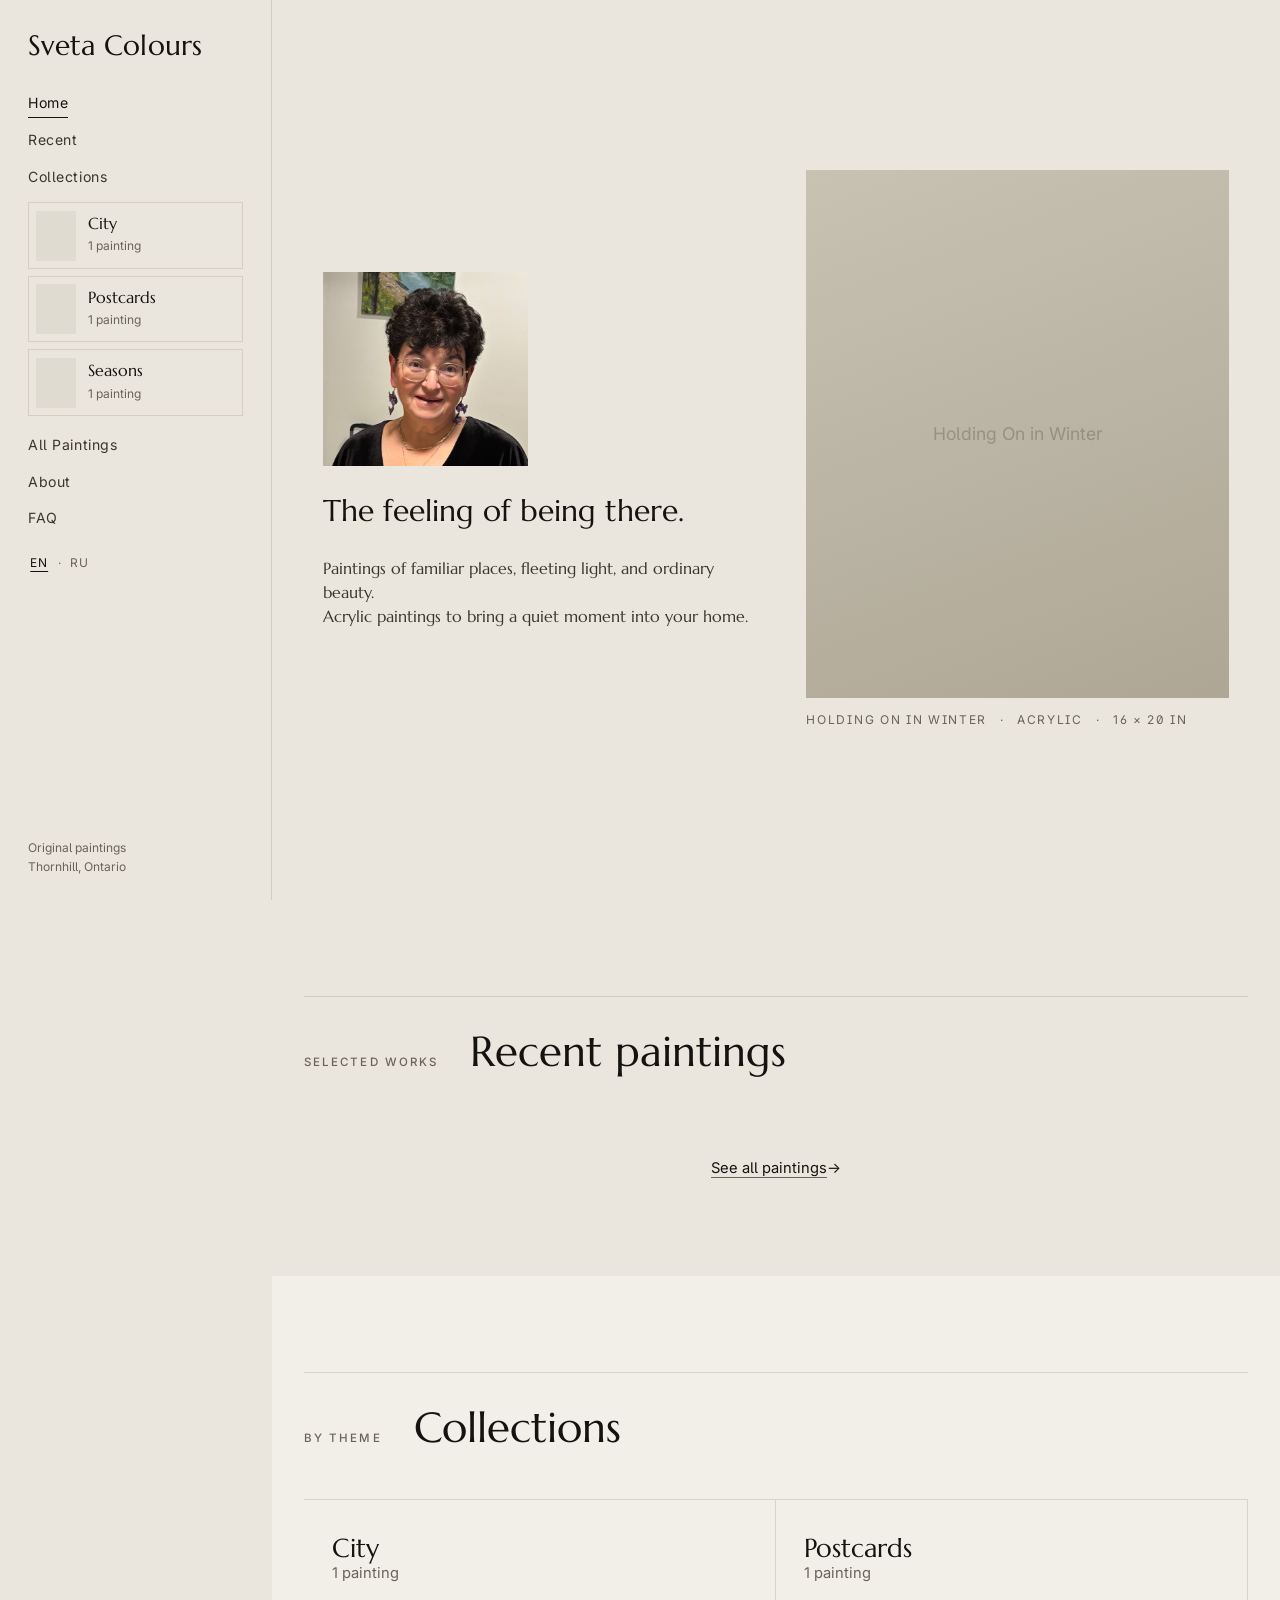
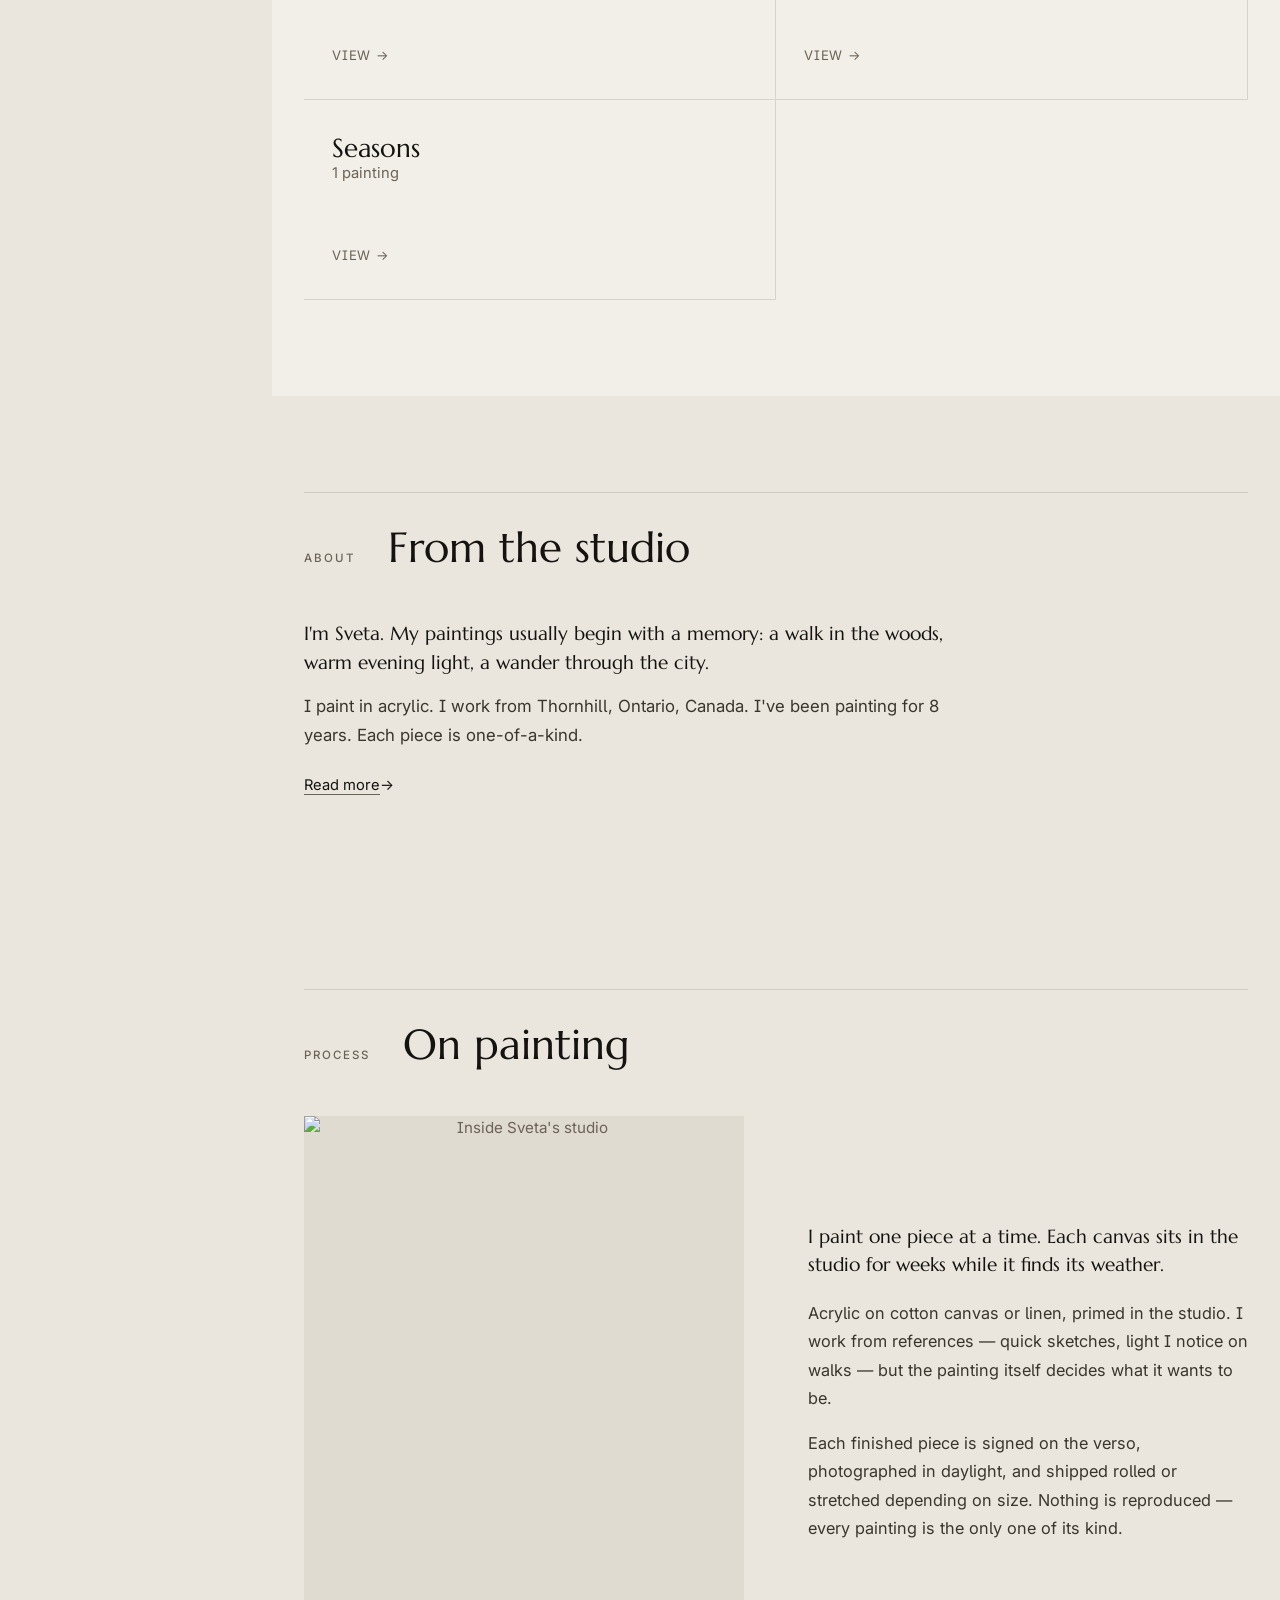
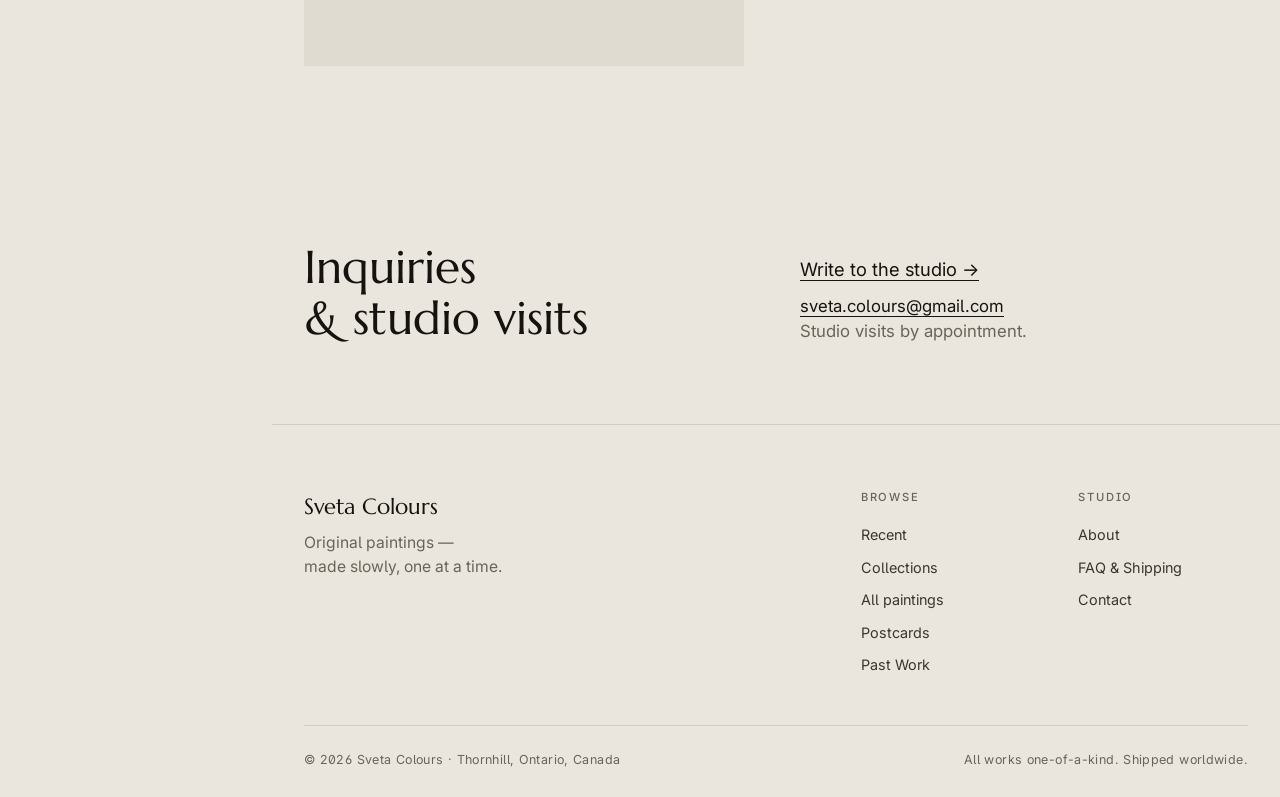
==== index.html @ 684cf14e "site: publish approved Russian copy with per-artist UI wording Apply the reviewed Russian homepage, " ====
<!DOCTYPE html>
<html lang="en">
<head>
<meta charset="UTF-8">
<meta name="viewport" content="width=device-width, initial-scale=1.0">
<!-- SITE:BEGIN ===========================================================
     Everything that belongs to one artist lives between these markers:
     identity meta, fonts, theme tokens and the SITE object. The rest of
     the page is shared code. Do not edit this block by hand: it is
     rendered from sites/<site>/ by scripts/build_site.py (the root
     index.html carries sites/sveta, so GitHub Pages needs no build).
     ===================================================================== -->
<title>Sveta Colours — Original Paintings</title>

<!-- SEO -->
<meta name="description" content="Original acrylic paintings by Sveta — landscapes, light, quiet places. One-of-a-kind works on canvas, shipped worldwide.">
<meta name="author" content="Sveta">

<!-- Open Graph -->
<meta property="og:title" content="Sveta Colours — Original Paintings">
<meta property="og:description" content="Original acrylic paintings — landscapes, light, quiet places. One-of-a-kind works on canvas, shipped worldwide.">
<meta property="og:type" content="website">
<meta property="og:url" content="https://www.sveta-colours.com/">
<meta property="og:site_name" content="Sveta Colours">
<link rel="canonical" href="https://www.sveta-colours.com/">
<!-- Static on purpose: messenger and social crawlers don't run JS. -->
<meta property="og:image" content="https://www.sveta-colours.com/images/og-image.jpg">
<meta property="og:image:width" content="1200">
<meta property="og:image:height" content="630">
<meta property="og:image:alt" content="Three original acrylic paintings by Sveta">

<!-- Twitter Card -->
<meta name="twitter:card" content="summary_large_image">
<meta name="twitter:title" content="Sveta Colours — Original Paintings">
<meta name="twitter:description" content="Original acrylic paintings — landscapes, light, quiet places.">
<meta name="twitter:image" content="https://www.sveta-colours.com/images/og-image.jpg">

<link rel="icon" type="image/svg+xml" href="/icons/favicon.svg">
<link rel="icon" type="image/png" sizes="32x32" href="/icons/favicon-32.png">
<link rel="icon" type="image/png" sizes="16x16" href="/icons/favicon-16.png">
<link rel="apple-touch-icon" sizes="180x180" href="/icons/apple-touch-icon.png">

<!-- Fonts -->
<link rel="preconnect" href="https://fonts.googleapis.com">
<link rel="preconnect" href="https://fonts.gstatic.com" crossorigin>
<link rel="preload" as="style" href="https://fonts.googleapis.com/css2?family=Inter:wght@400;500&family=Marcellus&family=Forum&display=swap">
<link href="https://fonts.googleapis.com/css2?family=Inter:wght@400;500&family=Marcellus&family=Forum&display=swap" rel="stylesheet">

<!-- JSON-LD: injected per painting by JS; this is a fallback for the site itself -->
<script type="application/ld+json">
{
  "@context": "https://schema.org",
  "@type": "Person",
  "name": "Sveta",
  "jobTitle": "Painter",
  "url": "https://www.sveta-colours.com",
  "sameAs": []
}
</script>

<style id="site-theme">
:root {
  /* Editorial bone/oat palette */
  --bg: #EAE6DE;
  --surface: #F2EFE8;
  --surface-alt: #E0DBD1;
  --paper: #F7F5EF;
  --border: #D6CFC1;
  --border-strong: #BFB6A4;
  --hairline: rgba(20, 19, 15, 0.12);

  --text: #14130F;
  --text-secondary: #3B362D;
  --text-muted: #6B6357;
  /* Darkened from #8C8478 to pass WCAG AA on bone (#EAE6DE) — 4.6:1 contrast */
  --text-faint: #6B6258;

  /* Single accent: deep ink-blue */
  --accent: #1A2640;
  --accent-hover: #2A3A5C;

  /* Dynamic accent tint applied by JS from dominant painting color.
     Falls back to accent. */
  --accent-tint: #1A2640;

  /* Surfaces built on the palette (were literals in the shared CSS) */
  --nav-bg: rgba(234, 230, 222, 0.86);
  --nav-menu-bg: rgba(234, 230, 222, 0.98);
  --paper-veil: rgba(247, 245, 239, 0.92);
  --paper-veil-strong: rgba(247, 245, 239, 0.94);
  --overlay: rgba(20, 19, 15, 0.55);
  --ink-bar: rgba(20, 19, 15, 0.96);
  --placeholder: linear-gradient(160deg, #d6cfc1, #bfb6a4);

  /* Type */
  --font-display: var(--font-brand); /* was Fraunces; kept as an alias */
  --font-body: 'Inter', system-ui, -apple-system, sans-serif;
  /* The site name and the home hero words (Sveta chose Marcellus, 2026-11-09).
     One weight only — never set it bold or italic. */
  --font-brand: 'Marcellus', 'Forum', Georgia, 'Times New Roman', serif;
  /* Font rules (Sveta, 2026-11-09): two fonts per page. Names and headings
     → --font-brand, upright. Everything else (body, notes, counts, menu,
     prices) → --font-body. No italic anywhere. Fraunces is no longer loaded. */
}
</style>

<script>
const SITE = {
  "name": "Sveta Colours",
  "domain": "sveta-colours.com",
  "artist": {
    "name": "Sveta",
    "location": "Thornhill, Ontario, Canada",
    "locationRu": "Торнхилл, Онтарио, Канада",
    "yearsPracticing": 8,
    "schooling": "self-taught",
    "influences": null,
    "exhibitions": [],
    "instagram": null,
    "studioPhotoUrl": "https://drive.google.com/file/d/1zgwCypofyOuySa-O4QKiIck-3AXysKw9/view?usp=drive_link"
  },
  "testimonials": [],
  "newsletter": {
    "serviceUrl": null
  },
  "shipping": {
    "fromCountry": "Canada"
  },
  "contactEmail": "sveta.colours@gmail.com",
  "currency": "$",
  "currencyCode": "CAD",
  "formEndpoint": "https://script.google.com/macros/s/AKfycbwR1BEbGz6-hrPNqPA58dHhwz9IYgVO7UyKwoqh7YE6r8hxZHpM4MM7jpEkgNxgMZr_/exec",
  "sheetCsvUrl": "https://docs.google.com/spreadsheets/d/e/2PACX-1vQrJdmLlZeUwFysVsa6rmHiEnby2moRMSYcBEixMNb3AoLxdpnvrSaWlxC23TF68VMTV3UDuQbuWOXV/pub?output=csv",
  "textDocs": {
    "home": "https://docs.google.com/document/d/e/2PACX-1vQJB9Itmyifx3EQ87SFrNYlPOEKNSEBd-gklsTlaA7zea5iF4iVa-3RFKEA2z7b_KW4e4KvSCdOxyjI/pub",
    "about": "https://docs.google.com/document/d/e/2PACX-1vQCN_-haahrm03cy6o-F4WZdTSHQqwDYJsTq_pxMCu57mScljGm_ZaZ7L1kRU9pptMjdFebGhONF6TC/pub",
    "faq": "https://docs.google.com/document/d/e/2PACX-1vR8NnB4A1Qf5DPfNK7i0D4Rr_OtxZ7PpHX0MVeAt17kbO7dHxKNqwuTSaJtWTAbfQvEJxG8zXUs8Uq3/pub"
  },
  "heroPinTitle": "Held Summer",
  "featuredTitles": [
    "Where the Forest Breathes",
    "Autumn Light",
    "Morning Coffee",
    "Walking Home",
    "Frost and Sun"
  ],
  "chapterBy": "size",
  "portrait": {
    "src": "https://lh3.googleusercontent.com/d/1b-kjtmZ97SymW3DDZ7VI7XlgRNajyztm=w600",
    "fallback": "images/sveta-portrait.jpg",
    "alt": "Sveta, the painter",
    "width": 604,
    "height": 572
  },
  "strings": {
    "logoLabel": "Sveta Colours — home",
    "navNote": "Original paintings<br>Thornhill, Ontario",
    "shippingNote": "Shipping quoted to your address. Insured, from Canada.",
    "replyNote": "Replies within a day or two.",
    "replyWhen": "within a day or two",
    "contactLede": "A question, a commission, a studio visit. I usually answer within a day or two.",
    "studioAlt": "Inside Sveta's studio",
    "chapterLarge": "Large works &mdash; 16 &times; 20 in",
    "chapterSmall": "Small works &mdash; 11 &times; 14 in",
    "worksIntro": "Every painting one-of-a-kind. Available works and pieces already in private collections &mdash; commission requests welcome.",
    "footerTagline": "Original paintings &mdash;<br>made slowly, one at a time.",
    "mailSubject": "Hello from sveta-colours.com",
    "contactHeading": "<span class=\"italic\">Inquiries<\/span><br>&amp; studio visits",
    "contactNote": "Studio visits by appointment.",
    "footerBottom": "All works one-of-a-kind. Shipped worldwide."
  },
  "languages": [
    "en",
    "ru"
  ],
  "stringsRu": {
    "logoLabel": "Sveta Colours — на главную",
    "navNote": "Живопись Светы<br>Торнхилл, Онтарио",
    "shippingNote": "Отправляю из Канады со страховкой. Стоимость доставки рассчитаю по вашему адресу.",
    "replyNote": "Обычно отвечаю за день-два.",
    "replyWhen": "в течение дня-двух",
    "contactLede": "Хотите спросить о картине, обсудить заказ или заглянуть в мастерскую? Напишите мне. Обычно отвечаю за день-два.",
    "studioAlt": "В мастерской у Светы",
    "chapterLarge": "Большие работы &mdash; 40 &times; 50 см",
    "chapterSmall": "Небольшие работы &mdash; 28 &times; 36 см",
    "worksIntro": "Здесь собраны картины, которые можно купить, и работы, уже нашедшие своих владельцев. Также пишу на заказ.",
    "footerTagline": "О том, что замечаю и не хочу забыть.",
    "mailSubject": "Письмо с sveta-colours.com",
    "contactHeading": "Напишите мне<br>или приходите в мастерскую",
    "contactNote": "Визит в мастерскую по договорённости.",
    "footerBottom": "Отправляю картины по всему миру."
  },
  "collectionsRu": {
    "Big City": "Большой город",
    "Flowers": "Цветы",
    "Forest": "Лес",
    "Seasons": "Времена года"
  },
  "textDocsRu": {
    "home": "https://docs.google.com/document/d/e/2PACX-1vTf5f_r8q7Tv6tOju6yNQtrv82XU6gByWNk_KZNxvuQh8EJOl1lRecOif0wvB05HFVjOSfrkNpKQPrV/pub",
    "about": "https://docs.google.com/document/d/e/2PACX-1vTQkMVeb2qry9ahn7tGnDrSns-YHcqN_0kUQQCM4lsWEv53eg5L3egefu_I7WdfUye-yXrX0lkugfx_/pub",
    "faq": "https://docs.google.com/document/d/e/2PACX-1vSAts3R7AY-7TP-Al_mGl5AVvGPhkIi1bvM0KXHzOJgxXQkVwZ4806DgAFaxhOIn2uAQFApGgpK_EyG/pub"
  },
  "fallbackPaintings": [
    {
      "id": 1,
      "title": "Holding On in Winter",
      "medium": "acrylic",
      "price": 500,
      "sold": false,
      "size": "16 x 20 in",
      "image": "",
      "description": "A family stands as a point of warmth and color against towering high-rises and the cold air.",
      "collections": [
        "Seasons",
        "City"
      ],
      "available": true,
      "featured": true,
      "year": "",
      "surface": "",
      "signed": "",
      "framed": "",
      "shippingFrom": "",
      "certificate": "",
      "widthIn": null,
      "heightIn": null,
      "dominantColor": ""
    },
    {
      "id": 2,
      "title": "Small Rain",
      "medium": "watercolor",
      "price": 120,
      "sold": false,
      "size": "5 x 7 in",
      "image": "",
      "description": "A small watercolor — drizzle on a windowpane, late afternoon light.",
      "collections": [
        "Postcards"
      ],
      "available": true,
      "featured": false,
      "year": "",
      "surface": "paper",
      "signed": "",
      "framed": "",
      "shippingFrom": "",
      "certificate": "",
      "widthIn": null,
      "heightIn": null,
      "dominantColor": ""
    }
  ],
  "placeholderGradients": [
    "linear-gradient(160deg, #d6cfc1, #bfb6a4)",
    "linear-gradient(160deg, #c8c2b3, #aea796)",
    "linear-gradient(160deg, #ddd5c5, #c5bda9)",
    "linear-gradient(160deg, #b8b0a0, #9c9384)",
    "linear-gradient(160deg, #cec7b8, #b3aa97)",
    "linear-gradient(160deg, #d4ccbd, #b8b09e)",
    "linear-gradient(160deg, #b0a895, #918876)",
    "linear-gradient(160deg, #c4bcab, #a89f8c)",
    "linear-gradient(160deg, #d8d1c2, #c0b9a6)"
  ],
  "uiStringsRu": {
    "About": "Обо мне",
    "FAQ": "Вопросы и ответы",
    "Write to studio": "Написать мне",
    "Write to studio &rarr;": "Написать мне &rarr;",
    "Write to the studio": "Написать мне",
    "Write to the studio &rarr;": "Написать мне &rarr;"
  }
};
</script>
<!-- SITE:END -->

<style>
/* ========================================================
   SVETA COLOURS — V2 EDITORIAL GALLERY DESIGN
   ========================================================
   Palette: bone/oat with a single deep ink-blue accent.
   Rationale: rose-dust + clay + terracotta together read
   too "warm-craft / Etsy". Bone (#EAE6DE) is a classic
   gallery wall tone; ink-blue (#1A2640) gives a single,
   restrained editorial accent — used only for links and
   the rare CTA. Sold and Available no longer have
   competing colors; "Sold" is just italic strikethrough.
   ======================================================== */

*, *::before, *::after { box-sizing: border-box; margin: 0; padding: 0; }

:root {
  /* Layout (shared; the theme tokens are in the SITE block above) */
  --max-w: 1280px;
  --max-w-text: 680px;
  --transition: 0.28s ease;
}

html { scroll-behavior: smooth; }

body {
  font-family: var(--font-body);
  background: var(--bg);
  color: var(--text);
  line-height: 1.6;
  -webkit-font-smoothing: antialiased;
  -moz-osx-font-smoothing: grayscale;
  font-feature-settings: "ss01", "ss02";
}

::selection { background: var(--accent); color: var(--paper); }

img { display: block; max-width: 100%; }
a { color: inherit; text-decoration: none; }
button { cursor: pointer; font-family: inherit; }

/* Focus states */
:focus { outline: none; }
:focus-visible {
  outline: 2px solid var(--accent);
  outline-offset: 3px;
  border-radius: 2px;
}

/* --- Navigation --- */
nav {
  position: fixed; top: 0; left: 0; right: 0; z-index: 100;
  background: var(--nav-bg);
  backdrop-filter: blur(14px) saturate(1.1);
  -webkit-backdrop-filter: blur(14px) saturate(1.1);
  border-bottom: 1px solid var(--hairline);
}

nav .nav-inner {
  max-width: var(--max-w);
  margin: 0 auto;
  padding: 0 2rem;
  height: 68px;
  display: flex;
  align-items: center;
  justify-content: space-between;
}

nav .logo {
  font-family: var(--font-brand);
  font-style: normal;
  font-size: 1.4rem;
  font-weight: 400;
  letter-spacing: 0.01em;
  color: var(--text);
  font-optical-sizing: auto;
}

nav .nav-links { display: flex; gap: 2.2rem; list-style: none; align-items: center; }

nav .nav-links a {
  font-size: 0.84rem;
  font-weight: 400;
  letter-spacing: 0.04em;
  color: var(--text-secondary);
  transition: color var(--transition);
  position: relative;
}

nav .nav-links a:hover { color: var(--text); }

nav .nav-links a.active::after {
  content: '';
  position: absolute;
  left: 0; right: 0; bottom: -6px;
  height: 1px;
  background: var(--text);
}

.hamburger {
  display: none;
  background: none;
  border: none;
  width: 26px;
  height: 18px;
  flex-direction: column;
  justify-content: space-between;
  padding: 0;
}

.hamburger span {
  display: block; width: 100%; height: 1px;
  background: var(--text);
  transition: var(--transition);
}

/* --- Buttons / Links --- */
.btn {
  display: inline-flex;
  align-items: center;
  justify-content: center;
  height: 44px;
  padding: 0 1.4rem;
  border: none;
  border-radius: 4px;
  font-family: var(--font-body);
  font-size: 0.86rem;
  font-weight: 500;
  letter-spacing: 0.02em;
  transition: all var(--transition);
}

.btn-primary {
  background: var(--accent);
  color: var(--paper);
}
.btn-primary:hover { background: var(--accent-hover); }

.btn-outline {
  background: transparent;
  border: 1px solid var(--border-strong);
  color: var(--text);
}
.btn-outline:hover { border-color: var(--text); }

/* Editorial text link: underline with offset */
.link {
  color: var(--text);
  text-decoration: underline;
  text-decoration-color: var(--text-muted);
  text-decoration-thickness: 1px;
  text-underline-offset: 4px;
  transition: text-decoration-color var(--transition), color var(--transition);
  font-size: 0.92rem;
}
.link:hover { text-decoration-color: var(--text); }

.link-accent {
  color: var(--accent);
  text-decoration: underline;
  text-decoration-color: var(--accent);
  text-decoration-thickness: 1px;
  text-underline-offset: 4px;
}
.link-accent:hover { color: var(--accent-hover); text-decoration-color: var(--accent-hover); }

.link-arrow::after {
  content: ' \2192';
  display: inline-block;
  transition: transform var(--transition);
}
.link-arrow:hover::after { transform: translateX(3px); }

/* --- Sections --- */
section { padding: 6rem 2rem; }

.section-inner {
  max-width: var(--max-w);
  margin: 0 auto;
}

.section-title {
  margin-bottom: 3rem;
  border-top: 1px solid var(--hairline);
  padding-top: 2rem;
  display: flex;
  align-items: baseline;
  gap: 2rem;
  justify-content: space-between;
  flex-wrap: wrap;
}

.section-title .eyebrow {
  font-family: var(--font-body);
  font-size: 0.72rem;
  font-weight: 500;
  letter-spacing: 0.18em;
  text-transform: uppercase;
  color: var(--text-muted);
}

.section-title h2 {
  font-family: var(--font-brand);
  font-size: clamp(1.8rem, 3.4vw, 2.6rem);
  font-weight: 400;
  line-height: 1.1;
  letter-spacing: 0;
  color: var(--text);
  flex: 1;
  min-width: 0;
}

.section-title .section-meta {
  font-family: var(--font-body);
  font-style: normal;
  font-size: 0.95rem;
  color: var(--text-muted);
  flex-shrink: 0;
}

/* --- Hero: "Statement" (home design 1) ---
   Words on the left, the featured painting on the right, both above the
   fold. The tagline is the headline; the name lives in the nav. */
.hero {
  position: relative;
  margin: 68px auto 0;
  max-width: 1440px;
  padding: 3.5rem clamp(1.5rem, 4vw, 6rem) 0;
  display: grid;
  grid-template-columns: minmax(0, 1fr) auto;
  gap: clamp(2.5rem, 4.5vw, 5.5rem);
  align-items: center;
}
.hero-text { display: flex; flex-direction: column; gap: 1.75rem; min-width: 0; }
.hero-title {
  font-family: var(--font-brand);
  font-size: clamp(1.85rem, 2.3vw, 2.75rem);
  font-weight: 400;
  line-height: 1.15;
  letter-spacing: 0;
  color: var(--text);
  margin: 0;
}
.hero-title .italic { font-style: normal; color: var(--text-secondary); }
/* The painter's photo heads the text column; its width also shrinks with
   window height so photo + words stay above the fold on short laptops. */
.hero-portrait {
  display: block;
  width: min(300px, 16vw, 30vh);
  height: auto;
  aspect-ratio: 604 / 572;
  object-fit: cover;
  background: var(--surface-alt);
}
/* Two sentences, one line each when the column has room; they wrap only
   when it doesn't. */
.hero-lede {
  margin: 0;
  font-family: var(--font-brand);
  font-size: clamp(1rem, 1vw, 1.15rem);
  line-height: 1.5;
  color: var(--text-secondary);
}
.hero-lede span { display: block; }
.hero-stat {
  margin: 0;
  font-family: var(--font-body);
  font-size: 0.75rem;
  letter-spacing: 0.16em;
  text-transform: uppercase;
  color: var(--text-muted);
}
.hero-figure { margin: 0; display: flex; flex-direction: column; gap: 0.75rem; }

/* The painting box takes the painting's own shape (--hero-ratio, from the
   sheet's size, refined from the image after load). Width is the smallest
   of: 600px, a third of the window, and whatever keeps the full height
   on screen — so it never pushes below the fold on short windows.
   object-fit:contain is the safety net: the painting is never cropped. */
.hero-image-wrap {
  width: min(600px, 33vw, calc((100vh - 13rem) * var(--hero-ratio, 4/5)));
  max-width: 100%;
  aspect-ratio: var(--hero-ratio, 4/5);
  background: var(--bg);
  position: relative;
  overflow: hidden;
  margin: 0;
}
.hero-image-wrap img {
  width: 100%;
  height: 100%;
  object-fit: contain;
  object-position: center;
}
/* Hero rendered as an interactive button when a painting is present;
   strip default button chrome so it visually matches the painting frame. */
button.hero-image-wrap {
  display: block;
  border: 0;
  padding: 0;
  font: inherit;
  color: inherit;
  text-align: inherit;
  cursor: pointer;
}
.hero-image-wrap .hero-placeholder {
  width: 100%;
  height: 100%;
  display: flex;
  align-items: center;
  justify-content: center;
  background: var(--placeholder);
}
.hero-credit {
  font-family: var(--font-body);
  font-size: 0.75rem;
  letter-spacing: 0.14em;
  text-transform: uppercase;
  color: var(--text-muted);
  line-height: 1.6;
}
.hero-credit .sep { margin: 0 0.5rem; color: var(--text-faint); }

/* Recent paintings on the home page: one row of four beside the rail. */
.home-recent {
  display: grid;
  grid-template-columns: repeat(4, minmax(0, 1fr));
  gap: 3rem 2.25rem;
  align-items: start;
}
.home-recent .painting-card { grid-row: auto !important; width: auto; max-width: none; }

/* --- Gallery: flex-wrap with transposed landscape dimensions --- */
/* Portrait cards are 280×350 (image 280×350 + info ~130 = ~480 total).
   Landscape cards are 350×280 — width = portrait height, height = portrait
   width (Sveta's symmetry rule). With align-items:stretch all cards in a
   row match the tallest card's height; .card-info uses margin-top:auto
   to anchor at card bottom, so the landscape's shorter image leaves
   ~70px of breathing room between image and title — absorbing the
   gap-below-landscape that the previous grid layout created. */
.gallery-grid {
  display: flex;
  flex-wrap: wrap;
  align-items: stretch;
  justify-content: flex-start;
  gap: 4rem 2.75rem;
  position: relative;
}

@media (max-width: 1024px) {
  .gallery-grid { gap: 3.25rem 2rem; }
}
@media (max-width: 600px)  {
  .gallery-grid { gap: 3.5rem 0; }
}

/* Editorial size-chapter heading on /works. Two sections — large 16×20 and
   small 11×14 — each preceded by this label so the page reads as two rooms
   instead of one flat 11-painting feed. Display-italic + hairline rule. */
.hang-chapter {
  font-family: var(--font-brand);
  font-size: 1.05rem;
  font-weight: 400;
  letter-spacing: 0.01em;
  color: var(--text-muted);
  margin: 4rem 0 1.5rem;
  padding-top: 2rem;
  border-top: 1px solid var(--hairline);
}
.hang-chapter:first-child {
  margin-top: 0;
  padding-top: 0;
  border-top: none;
}

/* 11×14 inset — Designer's real-world-scale cue without a S/M chip. The
   smaller painting size renders at 85% of the column width, centered, so
   the eye registers it as physically smaller on the wall. Title + meta +
   price stay at full column width below. */
.painting-card[data-size="small"] .card-image {
  width: 85%;
  margin: 0 auto;
}

/* Landscape painting cards: transposed dimensions vs. portraits.
   Width = 350px = portrait card height, so a 20×16 landscape painting
   reads at the same on-wall scale as a 16×20 portrait — same canvas
   size, rotated 90°. With flex align-items:stretch the card stretches
   to the row's tallest card (the portrait); the painting itself sits
   at the top and the title at the bottom (see .card-info below) so
   the 70px height delta becomes breathing space inside the card. */
.painting-card[data-orientation="landscape"] {
  flex: 0 0 350px;
}
@media (max-width: 600px) {
  .painting-card[data-orientation="landscape"] {
    flex: 0 0 100%;
  }
}

.painting-card {
  flex: 0 0 280px;
  max-width: 100%;
  cursor: pointer;
  background: none;
  border: none;
  padding: 0;
  text-align: left;
  position: relative;
  display: flex;
  flex-direction: column;
  color: inherit;
  text-decoration: none;
}

@media (max-width: 600px) {
  .painting-card { flex: 0 0 100%; }
}

.painting-card .card-image {
  width: 100%;
  background: transparent;
  overflow: hidden;
  padding-bottom: 0.9rem;
  border-bottom: 1px solid var(--hairline);
  transition: transform 0.3s ease;
  /* no border-radius — gallery editorial */
}

.painting-card .card-image-inner {
  width: 100%;
  aspect-ratio: var(--ratio, 4/5);
  /* --surface-alt reads as warm matte — distinct from the page --bg so
     letterbox bars (where the photo aspect doesn't quite match the
     canvas aspect) read as intentional matting around the work, not as
     dead space. Brainstorm-panel pick over plain --bg, 2026-06-09.
     The same --surface-alt is the <img> pre-load placeholder below, so
     letterbox bars and placeholder share a tone. */
  background: var(--surface-alt);
  overflow: hidden;
  position: relative;
}

.painting-card .card-image img {
  width: 100%; height: 100%;
  /* contain is a failsafe: if --ratio is stale (placeholder, pre-onload),
     we never crop the artwork. background bone shows around the edges. */
  object-fit: contain;
  background: var(--surface-alt);
  /* Quick transition so the :active press-down (0.995) and its release
     both feel snappy rather than animated. */
  transition: transform 0.1s ease;
}

.painting-card:hover .card-image { transform: translateY(-2px); }
/* Press feedback: while the mouse button is held on a card, the image
   subtly contracts. Combined with the hover lift on .card-image this
   reads as "the painting tilts and is pressed back into the wall." */
.painting-card:active .card-image img { transform: scale(0.995); }
.painting-card:hover .card-title {
  color: var(--accent);
  text-decoration: underline;
  text-decoration-thickness: 1px;
  text-underline-offset: 0.2em;
}

/* Override the .reveal stagger (opacity:0; translateY(14px)) when a card is
   keyboard-focused mid-stagger — otherwise the focus ring sits 14px below
   the card's eventual position and looks broken. Global :focus-visible
   (top of file) supplies the outline; this rule snaps position+opacity
   to final values with no transition, so the focused card lands instantly. */
.painting-card:focus-visible {
  opacity: 1 !important;
  transform: none !important;
  transition: none !important;
}

/* Sold cards keep full visual presence — the "Sold" label in the price
   slot (and the modal) carries the status. Earlier we dimmed sold cards
   to opacity 0.7 to make the eye land on available pieces first, but it
   read as a blur and undersold the work itself. The .is-sold class stays
   on the card as a semantic hook for any future modal/aria treatment. */

.painting-card .card-info {
  padding: 1.35rem 0 0;
  display: block;
  margin-top: auto;
}

.painting-card .card-text { min-width: 0; }

.painting-card .card-title {
  font-family: var(--font-brand);
  font-size: 1.25rem;
  font-weight: 400;
  letter-spacing: 0;
  line-height: 1.2;
  color: var(--text);
  margin-bottom: 0.25rem;
  transition: color 0.2s ease;
}

.painting-card .card-meta {
  font-family: var(--font-body);
  font-style: normal;
  font-size: 0.84rem;
  letter-spacing: 0.005em;
  color: var(--text-muted);
  line-height: 1.45;
}

/* Price slot sits below meta as a quiet caption-plate line. Uniform $400
   across the available inventory means this is layout-rhythm, not signal —
   kept whisper-weight on purpose. Sold pieces fill the same slot with the
   word "Sold" so the card geometry doesn't shift between states. */
.painting-card .card-price {
  display: block;
  margin-top: 0.4rem;
  font-family: var(--font-body);
  font-style: normal;
  font-size: 0.86rem;
  line-height: 1.45;
  color: var(--text-faint);
  position: relative;
}
.painting-card .card-price--sold {
  color: var(--text-faint);
}

/* "Commission similar →" mailto button — only present on sold cards.
   Buyer-recovery path so the wall doesn't dead-end at a sold piece.
   Rendered as a button (semantically correct, keyboard-focusable) but
   styled flat like a link so it reads as quiet meta, not a CTA. */
.painting-card .card-commission {
  display: inline-block;
  margin-top: 0.6rem;
  padding: 0;
  background: none;
  border: none;
  font-family: var(--font-body);
  font-style: normal;
  font-size: 0.84rem;
  line-height: 1.45;
  color: var(--accent);
  text-decoration: underline;
  text-decoration-thickness: 1px;
  text-underline-offset: 0.22em;
  cursor: pointer;
  text-align: left;
}
.painting-card .card-commission:hover {
  color: var(--accent-hover);
}
.painting-card .card-commission:focus-visible {
  outline: 2px solid var(--accent);
  outline-offset: 3px;
  border-radius: 2px;
}
/* --- Category cards --- */
.categories { background: var(--surface); }

.category-grid {
  display: grid;
  grid-template-columns: repeat(2, minmax(0, 1fr));
  gap: 0;
  border-top: 1px solid var(--hairline);
}

.category-card {
  padding: 2.5rem 2rem;
  background: transparent;
  border-right: 1px solid var(--hairline);
  border-bottom: 1px solid var(--hairline);
  cursor: pointer;
  transition: background var(--transition);
  display: flex;
  flex-direction: column;
  gap: 0.4rem;
  min-height: 200px;
  justify-content: space-between;
}
/* Picture on the left (the collection's first available painting), words
   on the right — same thumbnail rule as the rail's picture tabs. */
.category-card { flex-direction: row; justify-content: flex-start; align-items: stretch; gap: 1.75rem; padding: 1.75rem; }
.category-card .cat-thumb { flex: 0 0 auto; width: 128px; height: 160px; object-fit: cover; display: block; background: var(--surface-alt); }
.category-card .cat-text { display: flex; flex-direction: column; justify-content: space-between; gap: 0.4rem; min-width: 0; padding: 0.35rem 0; }
@media (max-width: 480px) {
  .category-card { gap: 1.25rem; padding: 1.25rem; min-height: 0; }
  .category-card .cat-thumb { width: 96px; height: 120px; }
}

.category-card:hover { background: var(--paper); }

.category-card h3 {
  font-family: var(--font-brand);
  font-size: 1.6rem;
  font-weight: 400;
  letter-spacing: 0;
  line-height: 1.1;
}

.category-card .cat-count {
  font-family: var(--font-body);
  font-style: normal;
  font-size: 0.92rem;
  color: var(--text-muted);
}

.category-card .cat-arrow {
  margin-top: 1.5rem;
  font-size: 0.82rem;
  letter-spacing: 0.06em;
  color: var(--text-muted);
}

/* --- About preview --- */
.about-preview {
  max-width: var(--max-w-text);
}

.about-preview p {
  font-family: var(--font-brand);
  font-size: 1.2rem;
  line-height: 1.5;
  color: var(--text);
  margin-bottom: 1rem;
  font-weight: 400;
  letter-spacing: 0;
}

.about-preview p + p {
  font-size: 1.05rem;
  color: var(--text-secondary);
  font-family: var(--font-body);
  line-height: 1.7;
}

/* --- Testimonials --- */
.testimonials { background: var(--paper); }

.testimonials-grid {
  display: grid;
  grid-template-columns: repeat(3, 1fr);
  gap: 4rem;
  margin-top: 2rem;
}

.testimonial blockquote {
  font-family: var(--font-brand);
  font-size: 1.1rem;
  line-height: 1.5;
  color: var(--text);
  letter-spacing: 0;
  margin-bottom: 1.25rem;
  position: relative;
}

.testimonial blockquote::before {
  content: '\201C';
  position: absolute;
  left: -0.8rem;
  top: -0.4rem;
  font-size: 2rem;
  color: var(--text-faint);
  font-style: normal;
}

.testimonial cite {
  font-family: var(--font-body);
  font-style: normal;
  font-size: 0.8rem;
  letter-spacing: 0.08em;
  text-transform: uppercase;
  color: var(--text-muted);
}

@media (max-width: 900px) {
  .testimonials-grid { grid-template-columns: 1fr; gap: 3rem; }
}

/* --- Process / Studio --- */
.process-grid {
  display: grid;
  grid-template-columns: 1fr 1fr;
  gap: 4rem;
  align-items: center;
}

.process-image {
  aspect-ratio: 4/5;
  background: var(--surface-alt);
  display: flex;
  align-items: center;
  justify-content: center;
  color: var(--text-faint);
  font-family: var(--font-body);
  font-style: normal;
  font-size: 0.95rem;
  text-align: center;
  padding: 2rem;
}

.process-text p {
  font-family: var(--font-body);
  font-size: 1.02rem;
  line-height: 1.75;
  color: var(--text-secondary);
  margin-bottom: 1rem;
}

.process-text p:first-child {
  font-family: var(--font-brand);
  font-size: 1.2rem;
  font-style: normal;
  color: var(--text);
  line-height: 1.45;
  margin-bottom: 1.25rem;
}

@media (max-width: 900px) {
  .process-grid { grid-template-columns: 1fr; gap: 2.5rem; }
  .process-image { aspect-ratio: 3/2; }
}

/* --- FAQ (details/summary) --- */
.faq-list {
  max-width: var(--max-w-text);
  margin: 0 auto;
}

.faq-list details {
  border-bottom: 1px solid var(--hairline);
  padding: 1.4rem 0;
}

.faq-list details:first-child { border-top: 1px solid var(--hairline); }

.faq-list summary {
  font-family: var(--font-brand);
  font-size: 1.12rem;
  font-weight: 400;
  letter-spacing: 0;
  color: var(--text);
  cursor: pointer;
  list-style: none;
  display: flex;
  justify-content: space-between;
  align-items: center;
  gap: 1rem;
}

.faq-list summary::-webkit-details-marker { display: none; }

.faq-list summary::after {
  content: '+';
  font-family: var(--font-body);
  font-size: 1.4rem;
  font-weight: 300;
  color: var(--text-muted);
  transition: transform var(--transition);
  flex-shrink: 0;
}

.faq-list details[open] summary::after { content: '\2013'; }

.faq-list .faq-answer {
  padding-top: 1rem;
  font-size: 0.98rem;
  line-height: 1.7;
  color: var(--text-secondary);
  max-width: 60ch;
}

/* --- Exhibitions --- */
.exhibitions-list {
  border-top: 1px solid var(--hairline);
  max-width: 800px;
}

.exhibitions-list .exh-row {
  display: grid;
  grid-template-columns: 80px 1fr auto;
  gap: 2rem;
  padding: 1.2rem 0;
  border-bottom: 1px solid var(--hairline);
  align-items: baseline;
}

.exhibitions-list .exh-year {
  font-family: var(--font-body);
  font-style: normal;
  font-size: 1rem;
  color: var(--text-muted);
}

.exhibitions-list .exh-title {
  font-family: var(--font-brand);
  font-size: 1.1rem;
  color: var(--text);
}

.exhibitions-list .exh-location {
  font-family: var(--font-body);
  font-size: 0.88rem;
  color: var(--text-muted);
  letter-spacing: 0.03em;
}

.exhibitions-empty {
  font-family: var(--font-body);
  font-style: normal;
  color: var(--text-muted);
  padding: 2rem 0;
}

/* --- Newsletter --- */
.newsletter { background: var(--surface); }

.newsletter-inner {
  max-width: var(--max-w-text);
  margin: 0 auto;
  text-align: center;
}

.newsletter h2 {
  font-family: var(--font-brand);
  font-size: clamp(1.6rem, 3vw, 2.3rem);
  font-weight: 400;
  letter-spacing: 0;
  line-height: 1.05;
  margin-bottom: 0.75rem;
}

.newsletter p {
  font-family: var(--font-body);
  font-style: normal;
  color: var(--text-muted);
  margin-bottom: 2rem;
  font-size: 1.05rem;
}

.newsletter form {
  display: flex;
  gap: 1.5rem;
  max-width: 480px;
  margin: 0 auto;
  align-items: flex-end;
}

.newsletter .field {
  flex: 1;
  position: relative;
}

.newsletter label {
  display: block;
  font-size: 0.72rem;
  letter-spacing: 0.14em;
  text-transform: uppercase;
  color: var(--text-muted);
  margin-bottom: 0.5rem;
  text-align: left;
}

.newsletter input[type="email"] {
  width: 100%;
  background: transparent;
  border: none;
  border-bottom: 1px solid var(--border-strong);
  padding: 0.5rem 0;
  font-family: var(--font-body);
  font-size: 1rem;
  color: var(--text);
  transition: border-color var(--transition);
}

.newsletter input[type="email"]:focus {
  outline: none;
  border-bottom-color: var(--text);
}

.newsletter button {
  background: none;
  border: none;
  border-bottom: 1px solid var(--text);
  padding: 0.5rem 0;
  font-family: var(--font-body);
  font-size: 0.92rem;
  letter-spacing: 0.04em;
  color: var(--text);
  white-space: nowrap;
}

.newsletter button:hover { color: var(--accent); border-bottom-color: var(--accent); }

@media (max-width: 600px) {
  .newsletter form { flex-direction: column; align-items: stretch; }
  .newsletter button { width: fit-content; margin: 0 auto; }
}

/* --- Contact (single section) --- */
.contact { background: var(--bg); padding-top: 5rem; padding-bottom: 5rem; }

.contact-inner {
  max-width: var(--max-w);
  margin: 0 auto;
  display: grid;
  grid-template-columns: 1fr 1fr;
  gap: 3rem;
  align-items: end;
}

.contact h2 {
  font-family: var(--font-brand);
  font-size: clamp(1.8rem, 4.2vw, 2.9rem);
  font-weight: 400;
  letter-spacing: 0;
  line-height: 1.1;
}

.contact h2 em, .contact h2 .italic { font-style: normal; }

.contact-meta {
  font-family: var(--font-body);
  font-style: normal;
  font-size: 1.05rem;
  color: var(--text-muted);
  line-height: 1.5;
}

.contact-meta a { color: var(--text); text-decoration: underline; text-underline-offset: 4px; }
.contact-meta a:hover { color: var(--accent); }
.contact-write {
  display: block; margin: 0 0 0.6rem; padding: 0; border: 0; background: none; cursor: pointer;
  font: inherit; font-size: 1.15rem; color: var(--text);
  text-decoration: underline; text-underline-offset: 4px; text-align: left;
}
.contact-write:hover { color: var(--accent); }

@media (max-width: 768px) {
  .contact-inner { grid-template-columns: 1fr; gap: 1.5rem; }
}

/* --- Collection Header --- */
.collection-header {
  padding: 9rem 2rem 3rem;
  max-width: var(--max-w);
  margin: 0 auto;
}

.collection-header h1 {
  font-family: var(--font-brand);
  font-size: clamp(2.2rem, 5vw, 3.6rem);
  font-weight: 400;
  letter-spacing: 0;
  line-height: 1.08;
  margin-bottom: 0.6rem;
}

.collection-header p {
  font-family: var(--font-body);
  font-style: normal;
  color: var(--text-muted);
  font-size: 1.05rem;
  max-width: 52ch;
}

.back-link {
  display: inline-flex;
  align-items: center;
  gap: 0.3rem;
  color: var(--text-muted);
  font-size: 0.84rem;
  letter-spacing: 0.04em;
  margin-bottom: 1.75rem;
  transition: color var(--transition);
}
.back-link:hover { color: var(--text); }

/* --- Detail Modal --- */
.modal-overlay {
  display: none;
  position: fixed; inset: 0; z-index: 200;
  background: var(--overlay);
  backdrop-filter: blur(8px);
  -webkit-backdrop-filter: blur(8px);
  overflow-y: auto;
  padding: 2rem;
}

.modal-overlay.open { display: flex; align-items: flex-start; justify-content: center; }

.modal {
  background: var(--paper);
  border-radius: 0;
  max-width: 1080px;
  width: 100%;
  margin: 3rem auto;
  overflow: hidden;
  box-shadow: 0 18px 64px rgba(0,0,0,0.18);
  animation: modalIn 0.32s ease;
}

@keyframes modalIn {
  from { opacity: 0; transform: translateY(20px); }
  to { opacity: 1; transform: translateY(0); }
}

.modal-close {
  position: absolute;
  top: 0.6rem; right: 0.6rem;
  background: var(--paper-veil);
  border: 1px solid var(--hairline);
  font-size: 1.4rem;
  color: var(--text-muted);
  z-index: 10;
  line-height: 1;
  width: 44px; height: 44px;
  display: flex; align-items: center; justify-content: center;
  transition: color var(--transition), background var(--transition);
  border-radius: 999px;
}
.modal-close:hover { color: var(--text); background: var(--paper); }

.modal-content {
  position: relative;
  display: grid;
  grid-template-columns: minmax(0, 1.4fr) minmax(280px, 380px);
}

.modal-image {
  background: var(--surface-alt);
  min-height: 480px;
  display: flex;
  align-items: center;
  justify-content: center;
}

.modal-image img {
  width: 100%;
  height: 100%;
  max-height: 80vh;
  object-fit: contain;
}

.modal-details {
  padding: 2.5rem 2.25rem;
  display: flex;
  flex-direction: column;
  gap: 0.4rem;
  overflow-y: auto;
  max-height: 80vh;
}

.modal-details h2 {
  font-family: var(--font-brand);
  font-size: 1.7rem;
  font-weight: 400;
  letter-spacing: 0;
  line-height: 1.05;
  margin-bottom: 0.3rem;
}

.modal-details .modal-sub {
  font-family: var(--font-body);
  font-style: normal;
  font-size: 0.95rem;
  color: var(--text-muted);
  margin-bottom: 1.5rem;
}

.modal-details .description {
  color: var(--text-secondary);
  margin-bottom: 1.5rem;
  line-height: 1.7;
  font-size: 0.96rem;
}

.modal-meta {
  display: flex;
  flex-direction: column;
  gap: 0.55rem;
  margin-bottom: 1.5rem;
  padding-top: 1.25rem;
  border-top: 1px solid var(--hairline);
  font-size: 0.9rem;
}

.modal-meta .row {
  display: grid;
  grid-template-columns: 110px 1fr;
  gap: 1rem;
  align-items: baseline;
}

.modal-meta .label {
  color: var(--text-muted);
  font-size: 0.72rem;
  text-transform: uppercase;
  letter-spacing: 0.12em;
}

.modal-meta .value {
  color: var(--text);
  font-size: 0.94rem;
  /* Keep meta values (especially "16 × 20 in / 40.6 × 50.8 cm") on a
     single line — the natural break points around `/` and the unit caused
     the size string to wrap "cm" onto a stray second line. At very narrow
     viewports the mobile media query stacks the row so the full value
     gets the full container width. Only the size: a long medium
     ("Watercolor on Arches cold-press, 300 lb") wraps instead of being cut. */
  overflow-wrap: anywhere;
}
.modal-meta .row-size .value { white-space: nowrap; }

.modal-price {
  font-family: var(--font-body);
  font-size: 1.2rem;
  font-weight: 500;
  font-style: normal;
  color: var(--text);
  margin-bottom: 1rem;
  position: relative;
  display: inline-block;
}

.modal-price.sold {
  color: var(--text-muted);
}

.price-code {
  font-size: 0.68em;
  letter-spacing: 0.08em;
  color: var(--text-muted);
  margin-left: 0.3em;
}
.modal-shipping {
  font-size: 0.82rem;
  color: var(--text-muted);
  margin: -0.6rem 0 1rem;
}

/* Inquiry form + visible email (replaces bare mailto, which fails for webmail) */
.modal-cta button.cta-link {
  background: none; border: 0; padding: 0; cursor: pointer; text-align: left;
}
.inquiry-email {
  display: flex; align-items: center; gap: 0.6rem; flex-wrap: wrap;
  font-size: 0.85rem; color: var(--text-secondary);
}
.inquiry-email a { color: inherit; text-decoration: none; overflow-wrap: anywhere; }
.inquiry-copy {
  font: inherit; font-size: 0.72rem; text-transform: uppercase; letter-spacing: 0.1em;
  background: none; border: 1px solid var(--hairline); border-radius: 999px;
  padding: 0.2rem 0.65rem; color: var(--text-muted); cursor: pointer;
}
.inquiry-copy:hover { color: var(--text); border-color: var(--text-muted); }
.inquiry-alt { font-size: 0.78rem; color: var(--text-muted); margin-bottom: -0.5rem; }
.inquiry-form { display: flex; flex-direction: column; gap: 0.7rem; }
.inquiry-form[hidden] { display: none; }
.inquiry-form label {
  display: flex; flex-direction: column; gap: 0.25rem;
  font-size: 0.72rem; text-transform: uppercase; letter-spacing: 0.12em; color: var(--text-muted);
}
.inquiry-form input, .inquiry-form textarea {
  font: inherit; font-size: 0.92rem; text-transform: none; letter-spacing: 0;
  color: var(--text); background: var(--paper);
  border: 1px solid var(--hairline); border-radius: 4px; padding: 0.55rem 0.7rem;
}
.inquiry-form textarea { resize: vertical; min-height: 5.5rem; }
.inquiry-form input:focus, .inquiry-form textarea:focus { outline: 1.5px solid var(--accent); outline-offset: 0; }
.inquiry-form .inquiry-hp { position: absolute; left: -9999px; width: 1px; height: 1px; overflow: hidden; }
.inquiry-send {
  align-self: flex-start; font: inherit; font-size: 0.92rem;
  background: var(--text); color: var(--paper); border: 0; border-radius: 999px;
  padding: 0.55rem 1.4rem; cursor: pointer;
}
.inquiry-send:disabled { opacity: 0.5; cursor: default; }
.inquiry-status { font-size: 0.8rem; color: var(--text-muted); min-height: 1em; }
.inquiry-done { font-size: 0.92rem; color: var(--text); line-height: 1.6; }

/* General "Write to studio" window (mobile bar + footer Contact): the same
   form as a painting's, without a painting. */
.contact-modal { position: relative; max-width: 480px; padding: 2.6rem 2rem 2rem; }
.contact-modal h2 { font-family: var(--font-display); font-weight: 400; font-size: 1.6rem; margin: 0 0 0.3rem; }
.contact-modal .contact-lede { font-size: 0.9rem; color: var(--text-secondary); margin: 0 0 1.2rem; line-height: 1.5; }
.contact-modal .inquiry-alt { margin-top: 1.2rem; }
@media (max-width: 768px) {
  #contactModal.open { padding: 1rem; }
  .contact-modal { margin: 1rem auto; padding: 2.4rem 1.25rem 1.5rem; }
}

/* Modal overlay accent border + tinted bg when JS samples a dominant color */
.modal {
  border-top: 2px solid var(--accent-tint);
  transition: border-color 0.4s ease;
}

.modal-cta {
  margin-top: 1rem;
  display: flex;
  flex-direction: column;
  gap: 0.85rem;
}

.modal-cta .cta-link {
  font-family: var(--font-body);
  font-style: normal;
  font-size: 1rem;
  color: var(--accent);
  text-decoration: underline;
  text-decoration-thickness: 1px;
  text-underline-offset: 5px;
  transition: color var(--transition);
}
.modal-cta .cta-link:hover { color: var(--accent-hover); }

.modal-cta .cta-note {
  font-size: 0.78rem;
  color: var(--text-muted);
  letter-spacing: 0.02em;
  line-height: 1.6;
}

/* --- Collection rail: picture tabs on the left of every Collections page ---
   Chosen 2026-11-08 from the tab-design canvas (option D: B's side rail +
   C's picture tabs). Each tab = a thumbnail of one painting in the
   collection + name + count; active = paper fill + 1.5px ink outline.
   A <div role=navigation>, not <nav>: the global `nav {position:fixed}`
   rule would pin it over the header. Rail is 220px so three 280px cards
   still fit beside it at the 1280px max width. Sticky below the fixed
   primary nav on desktop; on phones it becomes a 2×2 grid above the
   paintings. */
.coll-layout {
  max-width: var(--max-w);
  margin: 0 auto;
  padding: 0 2rem 6rem;
  display: flex;
  gap: 3rem;
  align-items: flex-start;
}
.coll-rail {
  flex: 0 0 220px;
  position: sticky;
  top: 96px;
}
.coll-main { flex: 1 1 auto; min-width: 0; }
/* Beside the rail the column is ~930px — too narrow for portrait+portrait+
   landscape at 280/350px. Scale every card on these pages by the same 0.86
   (240/300px) so the 4:5 portrait↔landscape scale rule still holds and
   rows keep three paintings. Phones keep the full-width override below 600px. */
@media (min-width: 601px) {
  .coll-main .gallery-grid { column-gap: 2.25rem; }
  .coll-main .painting-card { flex-basis: 240px; }
  .coll-main .painting-card[data-orientation="landscape"] { flex-basis: 300px; }
  /* Overview: 2×2 instead of a lopsided 3+1 beside the rail */
  .coll-main .category-grid { grid-template-columns: repeat(2, minmax(0, 1fr)); }
}
.coll-all {
  display: inline-block;
  position: relative;
  padding: 0.2rem 0 0.5rem;
  margin-bottom: 0.9rem;
  font-size: 0.84rem;
  letter-spacing: 0.04em;
  color: var(--text-secondary);
  transition: color var(--transition);
}
.coll-all:hover, .coll-all.active { color: var(--text); }
.coll-all.active::after {
  content: '';
  position: absolute;
  left: 0; right: 0; bottom: 0;
  height: 1px;
  background: var(--text);
}
.coll-tabs {
  list-style: none;
  display: flex;
  flex-direction: column;
  gap: 0.6rem;
}
.coll-tab {
  display: flex;
  align-items: center;
  gap: 0.85rem;
  padding: 0.55rem;
  border: 1px solid var(--border);
  color: var(--text);
  transition: border-color var(--transition), background var(--transition);
}
.coll-tab:hover { border-color: var(--border-strong); }
.coll-tab.active {
  background: var(--paper);
  border-color: var(--text);
  box-shadow: inset 0 0 0 0.5px var(--text);
}
.coll-tab .thumb {
  width: 48px;
  height: 60px;
  flex: none;
  object-fit: cover;
  display: block;
  background: var(--surface-alt);
}
.coll-tab .label { display: flex; flex-direction: column; gap: 0.15rem; min-width: 0; }
.coll-tab .name {
  font-family: var(--font-brand);
  font-size: 1.02rem;
  line-height: 1.15;
}
.coll-tab .n { font-size: 0.75rem; color: var(--text-muted); }
@media (max-width: 768px) {
  /* stretch, not flex-start: in a column flex, flex-start shrinks
     .coll-main to its content and the overview grid renders half-width */
  .coll-layout { flex-direction: column; align-items: stretch; padding: 0 1.5rem 1rem; gap: 2.5rem; }
  /* On phones the 2×2 rail already IS the overview — the text cards
     below it would repeat the same four links one screen further down. */
  .coll-main .category-grid { display: none; }
  .coll-rail { position: static; flex: none; width: 100%; }
  .coll-tabs { display: grid; grid-template-columns: repeat(2, minmax(0, 1fr)); gap: 0.6rem; }
  .coll-tab { gap: 0.65rem; padding: 0.45rem; }
  .coll-tab .thumb { width: 40px; height: 50px; }
  .coll-tab .name { font-size: 1rem; }
}

/* --- Site-wide left rail (desktop ≥1025px) — prototype D ---
   The primary <nav> becomes a fixed left column: logo, Home · Paintings ·
   Collections (+ the picture tabs nested under it) · About · FAQ, and a
   small studio line. Content shifts right by --rail-w. Below 1025px the
   nav stays the top bar / hamburger and the picture tabs move in-page. */
.nav-coll-li, .nav-note { display: none; }
@media (min-width: 1025px) {
  :root { --rail-w: 272px; }
  body { padding-left: var(--rail-w); }
  nav {
    right: auto; bottom: 0;
    width: var(--rail-w);
    border-bottom: none;
    border-right: 1px solid var(--hairline);
    background: var(--bg);
    backdrop-filter: none; -webkit-backdrop-filter: none;
    overflow-y: auto;
    /* Visible (thin) scrollbar: on a very short window the rail must stay
       reachable — a hidden one left FAQ cut off at ~610px tall. */
    scrollbar-width: thin;
  }
  nav .nav-inner {
    height: auto; min-height: 100%;
    max-width: none;
    padding: 2rem 1.75rem 1.5rem;
    flex-direction: column;
    align-items: stretch;
    justify-content: flex-start;
    gap: 1.9rem;
  }
  nav .logo { align-self: flex-start; font-size: 1.75rem; }
  nav .nav-links { flex-direction: column; align-items: stretch; gap: 0.7rem; }
  nav .coll-tab { padding: 0.45rem; gap: 0.75rem; }
  nav .coll-tab .thumb { width: 40px; height: 50px; }
  nav .coll-tab .name { font-size: 1.02rem; }
  nav .nav-links > li > a { display: inline-block; font-size: 0.88rem; }
  nav .nav-links a.active { color: var(--text); }
  nav .nav-links a.active::after { bottom: -3px; }
  .nav-coll-li { display: block; }
  .nav-colls { list-style: none; display: flex; flex-direction: column; gap: 0.45rem; margin: 0.1rem 0 0.3rem; }
  nav .nav-links a.coll-tab { display: flex; letter-spacing: 0; color: var(--text); font-size: inherit; }
  nav .nav-links a.coll-tab.active::after { display: none; }
  .nav-note { display: block; margin-top: auto; font-size: 0.75rem; line-height: 1.6; color: var(--text-muted); }

  /* the top bar used to give the hero painting 68px of air above it */
  /* the hero owns the first screen: content centred, nothing from the
     next section peeking in half-cut at the bottom edge */
  .hero { margin-top: 0; padding-top: 3.5rem; padding-bottom: 3.5rem; min-height: 100vh; box-sizing: border-box; align-content: center; }
  .collection-header { padding-top: 4.5rem; }
  /* the nav carries the tabs now — no second copy in the page */
  .coll-layout .coll-rail { display: none; }
  .coll-layout { display: block; }
}
/* Short windows (laptops with toolbars, ≤820px tall): compact rail so the
   whole thing — logo to studio line — fits without scrolling down to ~520px.
   Picture tabs go to one line: small thumb, name, count. */
@media (min-width: 1025px) and (max-height: 820px) {
  nav .nav-inner { padding: 1.4rem 1.5rem 1.1rem; gap: 1.1rem; }
  nav .nav-links { gap: 0.45rem; }
  .nav-colls { gap: 0.3rem; margin: 0.15rem 0 0.2rem; }
  nav .coll-tab { padding: 0.3rem 0.45rem; gap: 0.6rem; }
  nav .coll-tab .thumb { width: 28px; height: 35px; }
  nav .coll-tab .label { flex-direction: row; align-items: baseline; gap: 0.45rem; }
  nav .coll-tab .name { font-size: 0.92rem; }
  .hero { padding-top: 1.5rem; padding-bottom: 1.5rem; }
}
/* Very short windows (≤600px tall, e.g. 1440×660 with toolbars): six links
   plus four picture tabs still fit — logo to studio line, no rail scrollbar. */
@media (min-width: 1025px) and (max-height: 600px) {
  nav .nav-inner { padding: 1rem 1.5rem 0.9rem; gap: 0.75rem; }
  nav .nav-links { gap: 0.3rem; }
  .nav-colls { gap: 0.25rem; margin: 0.1rem 0 0.15rem; }
  nav .coll-tab { padding: 0.25rem 0.45rem; }
  nav .coll-tab .thumb { width: 24px; height: 30px; }
}
/* With the rail, the content column at common laptop widths is ~940px:
   scale cards uniformly (same 0.86 as beside the in-page rail) so mixed
   portrait+landscape rows still hold three paintings. */
@media (min-width: 1025px) and (max-width: 1599px) {
  .gallery-grid { column-gap: 2.25rem; }
  .painting-card { flex-basis: 240px; }
  .painting-card[data-orientation="landscape"] { flex-basis: 300px; }
}

.modal-collections {
  margin-top: 1rem;
  display: flex;
  flex-wrap: wrap;
  gap: 0.5rem;
}

.modal-collections .chip {
  font-family: var(--font-body);
  font-size: 0.74rem;
  letter-spacing: 0.1em;
  text-transform: uppercase;
  padding: 0.3rem 0.7rem;
  border: 1px solid var(--border);
  color: var(--text-muted);
  cursor: pointer;
  transition: all var(--transition);
}
.modal-collections .chip:hover { border-color: var(--text); color: var(--text); }

/* Expandable "Details" block under the modal meta table.
   Holds the secondary fields (framing, ships from, certificate) so the
   primary meta stays focused: size, medium, year, signed. */
.modal-extra {
  margin-top: 0.25rem;
  margin-bottom: 1.5rem;
  border-top: 1px solid var(--hairline);
}
.modal-extra summary {
  font-family: var(--font-body);
  font-size: 0.72rem;
  text-transform: uppercase;
  letter-spacing: 0.12em;
  color: var(--text-muted);
  padding: 0.9rem 0;
  cursor: pointer;
  list-style: none;
  display: flex;
  justify-content: space-between;
  align-items: center;
}
.modal-extra summary::-webkit-details-marker { display: none; }
.modal-extra summary::after {
  content: '+';
  font-size: 1.1rem;
  line-height: 1;
  color: var(--text-muted);
  transition: transform var(--transition);
}
.modal-extra[open] summary::after { content: '\2013'; }
.modal-extra .modal-meta {
  margin: 0 0 1rem;
  padding-top: 0;
  border-top: none;
}

/* --- About Full --- */
.about-full { max-width: var(--max-w-text); margin: 0 auto; }

.about-full .lede {
  font-family: var(--font-brand);
  font-size: 1.45rem;
  line-height: 1.4;
  letter-spacing: 0;
  color: var(--text);
  margin-bottom: 2rem;
}

.about-full p {
  font-family: var(--font-body);
  font-size: 1.05rem;
  line-height: 1.8;
  color: var(--text-secondary);
  margin-bottom: 1.2rem;
}

/* --- Footer (editorial multi-column) --- */
footer {
  background: var(--bg);
  border-top: 1px solid var(--hairline);
  padding: 4rem 2rem 1.75rem;
  color: var(--text-secondary);
  font-size: 0.86rem;
}

.footer-inner {
  max-width: var(--max-w);
  margin: 0 auto;
}

.footer-grid {
  display: grid;
  /* Asymmetric column ratios — brand widest, browse/studio narrow, newsletter wide */
  grid-template-columns: 3fr 1fr 1fr 2fr;
  gap: 3rem;
  margin-bottom: 3rem;
}

/* If newsletter is hidden we want the brand col to take the slack */
.footer-grid.no-newsletter {
  grid-template-columns: 3fr 1fr 1fr;
}

.footer-col h4 {
  font-family: var(--font-body);
  font-size: 0.7rem;
  letter-spacing: 0.16em;
  text-transform: uppercase;
  color: var(--text-muted);
  margin-bottom: 1rem;
  font-weight: 500;
}

.footer-col .footer-mark {
  font-family: var(--font-brand);
  font-weight: 400;
  font-style: normal;
  font-size: 1.4rem;
  color: var(--text);
  margin-bottom: 0.4rem;
}

.footer-col .footer-tagline {
  font-family: var(--font-body);
  font-style: normal;
  color: var(--text-muted);
  font-size: 0.98rem;
  line-height: 1.5;
}

.footer-col ul { list-style: none; display: flex; flex-direction: column; gap: 0.6rem; }

.footer-col ul a {
  color: var(--text-secondary);
  font-size: 0.9rem;
  transition: color var(--transition);
}

.footer-col ul a:hover { color: var(--text); text-decoration: underline; text-underline-offset: 3px; }

.footer-bottom {
  border-top: 1px solid var(--hairline);
  padding-top: 1.5rem;
  display: flex;
  justify-content: space-between;
  align-items: center;
  gap: 1rem;
  flex-wrap: wrap;
  font-size: 0.78rem;
  color: var(--text-muted);
  letter-spacing: 0.03em;
}

@media (max-width: 900px) {
  .footer-grid { grid-template-columns: 1fr 1fr; gap: 2.5rem; }
}

@media (max-width: 540px) {
  .footer-grid { grid-template-columns: 1fr; gap: 2rem; }
}

/* --- Responsive (mobile-first refinements) --- */
@media (max-width: 1024px) {
  .hero { grid-template-columns: minmax(0, 1fr); gap: 2.5rem; padding-top: 3rem; }
  .hero-title { font-size: clamp(1.9rem, 4.5vw, 2.6rem); }
  .hero-portrait { width: min(220px, 56vw); }
  .hero-lede { font-size: 1.06rem; }
  .hero-image-wrap { width: min(100%, calc(72vh * var(--hero-ratio, 4/5))); }
  .home-recent { grid-template-columns: repeat(2, minmax(0, 1fr)); }
}

@media (max-width: 768px) {
  .hamburger { display: flex; }

  nav .nav-links {
    display: none;
    position: absolute;
    top: 100%; left: 0; right: 0;
    background: var(--nav-menu-bg);
    backdrop-filter: blur(14px);
    flex-direction: column;
    padding: 1.5rem 2rem;
    gap: 1.1rem;
    border-bottom: 1px solid var(--hairline);
  }

  nav .nav-links.open { display: flex; }

  .hero { padding: 2.25rem 1.5rem 0; gap: 2rem; }

  .modal-content { grid-template-columns: 1fr; }
  /* Image first, taller — let the painting breathe on phones. */
  .modal-image {
    aspect-ratio: var(--ratio, 4/5);
    min-height: 240px;
    max-height: 70vh;
  }
  .modal-details { max-height: none; padding: 1.75rem 1.5rem; }
  /* Narrow viewports: stack label above value so the size string can
     still render on one line at the full container width. */
  .modal-meta .row { grid-template-columns: 1fr; gap: 0.2rem; }

  section { padding: 4rem 1.5rem; }
  .collection-header { padding: 7rem 1.5rem 2.5rem; }

  .section-title { flex-direction: column; gap: 0.5rem; }
}

@media (max-width: 600px) {
  .home-recent { grid-template-columns: minmax(0, 1fr); gap: 3.5rem; }
  .category-grid { grid-template-columns: minmax(0, 1fr); }
}
@media (max-width: 480px) {
  .category-grid { grid-template-columns: 1fr; }
  .testimonial blockquote { font-size: 1.08rem; }
  .modal-overlay { padding: 0; }
  .modal { margin: 0; }
}

/* --- Semantic italic (replaces <em> visual abuse) --- */
.italic { font-style: normal; } /* site rule: no italic (Sveta, 2026-11-09) */

/* --- Logo: upright, no flourish (Sveta, 2026-11-09) --- */
nav .logo {
  position: relative;
  display: inline-flex;
  flex-direction: column;
  line-height: 1;
}

/* --- Visually hidden (for labels) --- */
.visually-hidden {
  position: absolute;
  width: 1px; height: 1px;
  padding: 0; margin: -1px;
  overflow: hidden;
  clip: rect(0,0,0,0);
  white-space: nowrap;
  border: 0;
}

/* --- Custom cursor (hover on cards / hero) ---
   Positioned via a single inline transform (set per rAF frame from JS).
   Visibility toggles opacity only — the transform stays in JS-driven
   land so we get a single style write per frame. */
.custom-cursor {
  position: fixed;
  top: 0; left: 0;
  /* Pill-shaped CTA chip rather than a circular badge — the previous
     64×64 ring read as a magnifying glass, suggesting zoom that didn't
     happen. Pill + arrow reads as "click to view". Auto width fits the
     painting title; max-width keeps long titles from sprawling. */
  width: auto; height: auto;
  max-width: 220px;
  padding: 0.5rem 1rem;
  border-radius: 999px;
  border: none;
  background: var(--paper-veil-strong);
  backdrop-filter: blur(6px);
  box-shadow: 0 2px 10px rgba(20, 19, 15, 0.08);
  pointer-events: none;
  opacity: 0;
  transition: opacity 0.18s ease;
  z-index: 300;
  display: inline-flex;
  align-items: center;
  justify-content: center;
  white-space: nowrap;
  font-family: var(--font-body);
  font-style: normal;
  font-size: 0.82rem;
  color: var(--text);
  letter-spacing: 0.01em;
  user-select: none;
  will-change: transform;
}
.custom-cursor.visible {
  opacity: 1;
}
@media (hover: none), (prefers-reduced-motion: reduce) {
  .custom-cursor { display: none !important; }
}
body.cursor-hide,
body.cursor-hide * { cursor: none !important; }

/* --- Testimonials asymmetric layout (only renders when data exists) --- */
.testimonials-grid {
  grid-template-columns: 5fr 4fr 6fr;
}
@media (max-width: 900px) {
  .testimonials-grid { grid-template-columns: 1fr; }
}

/* --- Reveal animation --- */
.reveal {
  opacity: 0; transform: translateY(14px);
  transition: opacity 0.6s ease, transform 0.6s ease;
}
.reveal.visible { opacity: 1; transform: translateY(0); }

@media (prefers-reduced-motion: reduce) {
  .reveal, .painting-card, .painting-card .card-image img,
  .btn, a, .modal, .custom-cursor { transition: none !important; animation: none !important; }
  .reveal { opacity: 1; transform: none; }
  html { scroll-behavior: auto; }
}

/* Sticky mobile CTA bar — only appears on small screens once the user
   has scrolled past the hero. Renders as a mailto link, ≤56px tall. */
.mobile-cta {
  display: none;
}
@media (max-width: 768px) {
  .mobile-cta {
    display: flex;
    position: fixed;
    left: 0; right: 0; bottom: 0;
    z-index: 90;
    align-items: center;
    justify-content: center;
    height: 56px;
    padding: 0 1.5rem;
    background: var(--ink-bar);
    color: var(--paper);
    font-family: var(--font-body);
    font-style: normal;
    font-size: 0.95rem;
    letter-spacing: 0.01em;
    text-decoration: none;
    border-top: 1px solid rgba(255,255,255,0.08);
    transform: translateY(100%);
    transition: transform 0.3s ease, opacity 0.3s ease;
    opacity: 0;
    pointer-events: none;
  }
  .mobile-cta.visible {
    transform: translateY(0);
    opacity: 1;
    pointer-events: auto;
  }
  .mobile-cta::after {
    content: ' \2192';
    margin-left: 0.4rem;
  }
}
@media (prefers-reduced-motion: reduce) {
  .mobile-cta { transition: none; }
}

/* --- Big screens: the gallery grows instead of floating in empty space.
   Nothing changes below 1800px. (olgazai plan, "Big screens") --- */
@media (min-width: 1800px) {
  :root { --max-w: 1600px; --rail-w: 300px; }
  .painting-card { flex-basis: 330px; }
  .painting-card[data-orientation="landscape"] { flex-basis: 412px; }
  .hero { max-width: 1900px; }
  .hero-image-wrap { width: min(860px, 38vw, calc((100vh - 13rem) * var(--hero-ratio, 4/5))); }
  .hero-portrait { width: min(340px, 16vw, 30vh); }
  .hero-title { font-size: clamp(2.75rem, 2.4vw, 3.6rem); }
  /* The window fits the painting: the image column is as wide as the
     painting is at 84vh tall (from its own --ratio), so a portrait canvas
     gets no empty bands beside it. */
  .modal { width: fit-content; max-width: min(1480px, 100%); }
  .modal-content { grid-template-columns: auto minmax(320px, 440px); }
  .modal-image { width: min(1040px, calc(84vh * var(--ratio, 4/5))); min-height: 0; }
  .modal-image img { max-height: 84vh; }
}
@media (min-width: 2300px) {
  :root { --max-w: 1960px; --rail-w: 320px; }
  html { font-size: 112.5%; }
  .painting-card { flex-basis: 400px; }
  .painting-card[data-orientation="landscape"] { flex-basis: 500px; }
  .hero-image-wrap { width: min(1040px, 40vw, calc((100vh - 13rem) * var(--hero-ratio, 4/5))); }
  .modal { max-width: min(1800px, 100%); }
  .modal-image { width: min(1360px, calc(84vh * var(--ratio, 4/5))); }
}

/* Language switch (EN · RU): in the rail on desktop, in the top bar below */
.lang-switch { display: flex; align-items: center; gap: 0.15rem; font-family: var(--font-body);
  font-size: 0.75rem; letter-spacing: 0.08em; color: var(--text-muted); }
.lang-switch[hidden] { display: none; }
.lang-switch button { background: none; border: 0; padding: 0.35rem 0.3rem; min-width: 32px; min-height: 32px;
  font: inherit; letter-spacing: inherit; color: var(--text-muted); cursor: pointer; }
.lang-switch button:hover { color: var(--text); }
.lang-switch button[aria-current] { color: var(--text); text-decoration: underline; text-underline-offset: 4px; }
@media (min-width: 1025px) { .lang-switch { margin: -0.9rem 0 0 -0.3rem; } }
@media (min-width: 769px) and (max-width: 1024px) { .lang-switch { margin-left: 1.25rem; } }
@media (max-width: 768px) {
  .lang-switch { order: 2; margin-left: auto; margin-right: 0.9rem; }
  .hamburger { order: 3; }
}

/* Skip link */
.skip-link {
  position: absolute;
  top: -40px;
  left: 0;
  background: var(--text);
  color: var(--paper);
  padding: 0.5rem 1rem;
  z-index: 200;
  font-size: 0.85rem;
}
.skip-link:focus { top: 0; }
</style>
<!-- SITE:CSS:BEGIN — sites/<site>/site.css: rules that override the shared styles -->
<!-- SITE:CSS:END -->
</head>
<body>

<a href="#main" class="skip-link" data-i18n>Skip to content</a>

<!-- Navigation -->
<nav aria-label="Primary" data-i18n-aria>
  <div class="nav-inner">
    <a href="#home" class="logo" onclick="event.preventDefault(); showPage('home');" aria-label="Sveta Colours — home" data-site-aria="logoLabel">
      <span data-site-text="name">Sveta Colours</span>
    </a>
    <button class="hamburger" onclick="toggleMenu()" aria-label="Toggle menu" data-i18n-aria aria-expanded="false" aria-controls="navLinks">
      <span></span><span></span><span></span>
    </button>
    <ul class="nav-links" id="navLinks">
      <li><a href="#home" data-page="home" onclick="event.preventDefault(); showPage('home'); closeMenu();" data-i18n>Home</a></li>
      <li><a href="#recent" data-page="recent" onclick="event.preventDefault(); showPage('recent'); closeMenu();" data-i18n>Recent</a></li>
      <li><a href="#collections" data-page="collections" onclick="event.preventDefault(); showPage('collections'); closeMenu();" data-i18n>Collections</a></li>
      <li class="nav-coll-li"><ul class="nav-colls" id="navCollections" aria-label="Collections" data-i18n-aria></ul></li>
      <li><a href="#paintings" data-page="paintings" onclick="event.preventDefault(); showPage('paintings'); closeMenu();" data-i18n>All Paintings</a></li>
      <li><a href="#about" data-page="about" onclick="event.preventDefault(); showPage('about'); closeMenu();" data-i18n>About</a></li>
      <li><a href="#faq" data-page="faq" onclick="event.preventDefault(); showPage('faq'); closeMenu();" data-i18n>FAQ</a></li>
    </ul>
    <div class="lang-switch" id="langSwitch" role="group" aria-label="Language" data-i18n-aria hidden></div>
    <p class="nav-note" data-site-html="navNote">Original paintings<br>Thornhill, Ontario</p>
  </div>
</nav>

<main id="app"></main>

<!-- Painting Detail Modal -->
<div class="modal-overlay" id="modal" role="dialog" aria-modal="true" aria-labelledby="modalTitle">
  <div class="modal">
    <div class="modal-content" id="modalContent"></div>
  </div>
</div>

<div class="modal-overlay" id="contactModal" role="dialog" aria-modal="true" aria-labelledby="contactTitle">
  <div class="modal contact-modal">
    <button type="button" class="modal-close" onclick="closeContact()" aria-label="Close" data-i18n-aria>&times;</button>
    <div id="contactBody"></div>
  </div>
</div>

<!-- Editorial footer (content injected by JS so it can react to SITE_DATA) -->
<footer id="footer" aria-label="Site footer" data-i18n-aria></footer>

<!-- Sticky mobile CTA: visible only ≤768px once scrolled past the hero.
     Opens the "Write to studio" form (mailto when no FORM_ENDPOINT). -->
<a id="mobileCTA" class="mobile-cta" aria-label="Write to studio" data-i18n-aria data-i18n>Write to studio</a>

<!-- Painting JSON-LD slot (filled by JS) -->
<script type="application/ld+json" id="paintings-ld">{}</script>

<script>
/* ========================================================
   LANGUAGE: English by default; a switch appears when SITE.languages
   lists more than one ("en", "ru"). Choice order: ?lang= in the URL,
   then the visitor's last choice (localStorage), then English.
   - t('English text') → the Russian from I18N_RU, or the English as is.
   - Per-site short wording: SITE.stringsRu over SITE.strings.
   - Paintings: sheet columns title_ru, description_ru, medium_ru
     (empty → English); collection names: SITE.collectionsRu.
   - Long texts: SITE.textDocsRu, then texts/ru/*.txt, then English.
   Slugs, collection keys, the sheet and the inquiry email stay English.
   ======================================================== */
const LANGS = (SITE.languages && SITE.languages.length) ? SITE.languages : ['en'];
const LANG = (() => {
  let l = null;
  try { l = new URLSearchParams(location.search).get('lang'); } catch (e) { /* ignore */ }
  if (!l) { try { l = localStorage.getItem('lang'); } catch (e) { /* private mode */ } }
  return LANGS.includes(l) ? l : 'en';
})();
const RU = LANG === 'ru';
if (RU) {
  document.documentElement.lang = 'ru';
  // The visitor chose Russian: stop Chrome's "Translate this page?" offer.
  // English pages keep it (useful to visitors who read neither language).
  document.documentElement.setAttribute('translate', 'no');
  const nt = document.createElement('meta'); nt.name = 'google'; nt.content = 'notranslate';
  document.head.appendChild(nt);
  Object.assign(SITE.strings, SITE.stringsRu || {});
}
const I18N_RU = {
  // navigation and page furniture
  'Skip to content': 'Перейти к содержанию', 'Primary': 'Основное меню', 'Toggle menu': 'Меню',
  'Language': 'Язык', 'Home': 'Главная', 'Recent': 'Новые', 'Collections': 'Коллекции',
  'All Paintings': 'Все картины', 'All paintings': 'Все картины', 'About': 'Об авторе', 'FAQ': 'Вопросы',
  '&larr; Back': '&larr; Назад', 'Close': 'Закрыть', 'View →': 'Смотреть →',
  // cards and the painting window
  'Sold': 'Продана', 'Sold.': 'Продана.', 'Commission similar &rarr;': 'Заказать похожую &rarr;',
  "Write if you'd like a similar commission.": 'Напишите, если хотите заказать похожую.',
  'Open details for {0}': 'Открыть «{0}»', 'Open details for {0}, sold': 'Открыть «{0}», продана',
  'Size': 'Размер', 'Medium': 'Техника', 'Year': 'Год', 'Signed': 'Подпись', 'Details': 'Подробнее',
  'Framing': 'Оформление', 'Ships from': 'Отправка из', 'Authenticity': 'Подлинность',
  // writing to the studio
  'Write to studio': 'Написать в студию', 'Write to studio &rarr;': 'Написать в студию &rarr;',
  'Write to the studio': 'Написать в студию', 'Write to the studio &rarr;': 'Написать в студию &rarr;',
  'Copy': 'Скопировать', 'Copied': 'Скопировано', 'Leave empty': 'Оставьте пустым',
  'Your name': 'Ваше имя', 'Email': 'Эл. почта', 'Message': 'Сообщение', 'Send': 'Отправить',
  'or write directly:': 'или напишите напрямую:', 'Sending…': 'Отправляем…',
  // home
  'Featured painting': 'Главная картина', 'Selected works': 'Избранное',
  'Recent paintings': 'Новые работы', 'See all paintings': 'Все картины',
  'See all paintings &rarr;': 'Все картины &rarr;', 'By theme': 'По темам', 'VIEW &rarr;': 'СМОТРЕТЬ &rarr;',
  'From the studio': 'Из мастерской', 'Read more': 'Читать дальше', 'Notes': 'Отзывы',
  'From collectors': 'Отзывы коллекционеров', 'Process': 'Процесс', 'On painting': 'О живописи',
  'Selected exhibitions': 'Выставки', 'Press &amp; shows': 'Пресса и выставки',
  'Email address': 'Адрес эл. почты', 'Subscribe': 'Подписаться',
  // list pages
  'No paintings yet.': 'Картин пока нет.', 'Other works': 'Другие работы',
  'The latest from the studio.': 'Последние работы из мастерской.', 'Postcards': 'Открытки',
  'Small watercolor works &mdash; light, atmospheric, made by hand.': 'Небольшие акварели &mdash; лёгкие, воздушные, сделанные вручную.',
  'Watercolor postcards drop seasonally. New batch this spring.': 'Акварельные открытки выходят раз в сезон. Новые будут весной.',
  'Paintings grouped by mood, light, and atmosphere.': 'Картины, собранные по настроению, свету и атмосфере.',
  'All collections': 'Все коллекции', 'No collections defined yet.': 'Коллекций пока нет.',
  'No paintings in this collection yet.': 'В этой коллекции пока нет картин.',
  'FAQ &amp; shipping': 'Вопросы и доставка',
  'Everything about ordering, shipping, returns, and care.': 'Всё о заказе, доставке, возврате и уходе за картиной.',
  'Past work': 'Проданные работы', 'Past Work': 'Проданные работы', 'Nothing sold yet.': 'Пока ничего не продано.',
  'Paintings that have found homes. Browse for atmosphere &mdash; or write to commission something in a similar mood.':
    'Картины, которые уже нашли свой дом. Смотрите ради настроения или напишите, чтобы заказать что-то похожее.',
  // footer
  'Newsletter': 'Рассылка', 'New work, seasonally. No spam.': 'Новые работы раз в сезон. Без спама.',
  'Browse': 'Разделы', 'Studio': 'Мастерская', 'FAQ &amp; Shipping': 'Вопросы и доставка', 'Contact': 'Написать',
  'Original Paintings': 'оригинальные картины', 'Site footer': 'Подвал сайта',
};
function t(s, ...args) {
  let out = (RU && ((SITE.uiStringsRu || {})[s] || I18N_RU[s])) || s;
  args.forEach((a, i) => { out = out.split('{' + i + '}').join(a); });
  return out;
}
function ruPlural(n, one, few, many) {
  const a = Math.abs(n) % 100, b = a % 10;
  if (a > 10 && a < 20) return many;
  if (b === 1) return one;
  return (b >= 2 && b <= 4) ? few : many;
}
function nPaintings(n) {
  return RU ? `${n} ${ruPlural(n, 'картина', 'картины', 'картин')}` : `${n} painting${n !== 1 ? 's' : ''}`;
}
function collLabel(name) { return (RU && SITE.collectionsRu && SITE.collectionsRu[name]) || name; }
// Free-text medium → Russian when the sheet has no medium_ru. Order matters.
const RU_MEDIUM = [
  [/ on cold-press paper/g, ', бумага'], [/ on canvas board/g, ', холст на картоне'], [/ on canvas/g, ', холст'],
  [/ on paper/g, ', бумага'], [/ on board/g, ', картон'], [/ on panel/g, ', доска'],
  [/watercolou?rs?/g, 'акварель'], [/acrylics?/g, 'акрил'], [/oil/g, 'масло'], [/gouache/g, 'гуашь'],
  [/mixed media/g, 'смешанная техника'], [/pastel/g, 'пастель'], [/ink/g, 'тушь'],
];
function mediumLabel(p) {
  if (!p || !p.medium) return '';
  if (!RU) return capitalize(p.medium);
  if (p.mediumRu) return capitalize(p.mediumRu);
  let m = p.medium;
  RU_MEDIUM.forEach(([re, r]) => { m = m.replace(re, r); });
  return capitalize(m);
}
function setLang(l) {
  try { localStorage.setItem('lang', l); } catch (e) { /* private mode */ }
  const u = new URL(location.href);
  if (l === 'en') u.searchParams.delete('lang'); else u.searchParams.set('lang', l);
  location.replace(u.toString());
}
document.querySelectorAll('[data-i18n]').forEach(e => { e.textContent = t(e.textContent.trim()); });
document.querySelectorAll('[data-i18n-aria]').forEach(e => { e.setAttribute('aria-label', t(e.getAttribute('aria-label'))); });
(function () {
  const el = document.getElementById('langSwitch');
  if (!el || LANGS.length < 2) return;
  el.innerHTML = LANGS.map(l =>
    `<button type="button" lang="${l}"${l === LANG ? ' aria-current="true"' : ''} onclick="setLang('${l}')">${l.toUpperCase()}</button>`
  ).join('<span aria-hidden="true">·</span>');
  el.hidden = false;
})();
</script>

<script>
/* Static nav text comes from SITE too, so a site built from another block
   is right even before scripts/build_site.py fills the HTML in. */
document.querySelectorAll('[data-site-text]').forEach(e => { e.textContent = SITE[e.dataset.siteText] ?? SITE.strings[e.dataset.siteText]; });
document.querySelectorAll('[data-site-html]').forEach(e => { e.innerHTML = SITE.strings[e.dataset.siteHtml]; });
document.querySelectorAll('[data-site-aria]').forEach(e => { e.setAttribute('aria-label', SITE.strings[e.dataset.siteAria]); });

/* ========================================================
   SITE_DATA — studio/copy info, now kept in the SITE block in <head>.
   Sveta: fill these in when ready. Empty / null values trigger
   graceful degradation — sections, sentences, links simply
   don't render. There are NEVER visible [TODO] markers
   to the visitor.
   ======================================================== */
const SITE_DATA = SITE;

/* ========================================================
   FALLBACK DATA (the artist's own fallback list is SITE.fallbackPaintings)
   ======================================================== */
let PAINTINGS = SITE.fallbackPaintings;

/* ========================================================
   CONFIGURATION
   ======================================================== */
const CONTACT_EMAIL = SITE.contactEmail;
const CURRENCY = SITE.currency;
// Prices in the sheet are Canadian dollars (playbook). Shown next to every
// price so buyers don't guess CAD vs USD; JSON-LD uses it too.
const CURRENCY_CODE = SITE.currencyCode;
// The shipping line under the modal price. Wording only, no policy beyond the FAQ.
const SHIPPING_NOTE = SITE.strings.shippingNote;
// Inquiry form endpoint (Formspree-compatible: POST JSON, {ok:true} back).
// Empty → the modal shows the email address + Copy instead of the form.
// To turn on: create a form at formspree.io for the studio address and
// paste its URL here, e.g. "https://formspree.io/f/abcdwxyz".
const FORM_ENDPOINT = SITE.formEndpoint;
const SHEET_CSV_URL = SITE.sheetCsvUrl;

// ---- Long site texts: plain .txt files in texts/ (Sveta edits them, not this code).
// Format: a "[label]" line, then the text. Blank line = new paragraph,
// single line break = line break. Missing/empty block → that spot is hidden.
// Step 2 (done): read first from published Google Docs (TEXT_DOCS); texts/ is the backup.
const TEXTS_BASE = 'texts/';
const TEXT_LABELS = {
  home:  ['headline', 'under headline', 'from the studio', 'on painting'],
  about: ['about'],
  faq:   ['question', 'answer'],
};
const TEXTS = { home: [], about: [], faq: [] };   // file → [{label, text}] in file order

function parseTextFile(name, raw) {
  const blocks = [];
  let cur = null;
  for (const line of String(raw).replace(/^﻿/, '').split(/\r?\n/)) {
    const m = line.match(/^\s*\[([^\]]+)\]\s*$/);
    if (m) {
      const label = m[1].trim().toLowerCase().replace(/\s+/g, ' ');
      if (TEXT_LABELS[name].includes(label)) { cur = { label, lines: [] }; blocks.push(cur); }
      else { cur = null; console.warn(`texts/${name}.txt: unknown label [${m[1].trim()}] — block skipped. Known: ${TEXT_LABELS[name].map(l => '[' + l + ']').join(' ')}`); }
    } else if (cur) cur.lines.push(line);
    else if (line.trim()) console.warn(`texts/${name}.txt: text before the first [label] skipped: "${line.trim().slice(0, 40)}"`);
  }
  return blocks.map(b => ({ label: b.label, text: b.lines.join('\n').trim() })).filter(b => b.text);
}

// Step 2: the same texts as Google Docs in Sveta's Drive, "Publish to web" links.
// Drive won't let a page read an uploaded .txt (403), but a published Doc is
// readable (CORS allowed). The site takes the Doc's paragraphs as lines; the
// texts/ files are the backup when a Doc is slow or unreachable.

const TEXT_DOCS = SITE.textDocs;
// Published Doc page → plain text: one line per paragraph, empty paragraph = blank line.
function docPageToText(html) {
  const root = new DOMParser().parseFromString(html, 'text/html').getElementById('contents');
  if (!root) throw new Error('no #contents in the published page');
  return [...root.querySelectorAll('p, li, h1, h2, h3, h4, h5, h6')]
    .map(e => e.textContent.replace(/ /g, ' ').replace(/[​﻿]/g, '')).join('\n');
}
async function fetchText(url, ms) {
  const ctl = new AbortController(); const timer = setTimeout(() => ctl.abort(), ms);
  try {
    const r = await fetch(url, { cache: 'no-cache', signal: ctl.signal });
    if (!r.ok) throw new Error('HTTP ' + r.status);
    return await r.text();
  } finally { clearTimeout(timer); }
}
const TEXTS_SOURCE = {};   // file → 'doc' | 'backup' | 'none' (for checks)
async function loadTexts() {
  await Promise.all(Object.keys(TEXTS).map(async name => {
    if (RU) {
      const docRu = (SITE.textDocsRu || {})[name];
      if (docRu) {
        try {
          const blocks = parseTextFile(name, docPageToText(await fetchText(docRu, 2500)));
          if (blocks.length) { TEXTS[name] = blocks; TEXTS_SOURCE[name] = 'doc-ru'; return; }
        } catch (err) { console.warn(`Russian Google Doc "${name}" could not be read (${err.message})`); }
      }
      try {
        const blocks = parseTextFile(name, await fetchText(TEXTS_BASE + 'ru/' + name + '.txt', 2500));
        if (blocks.length) { TEXTS[name] = blocks; TEXTS_SOURCE[name] = 'backup-ru'; return; }
      } catch (err) { console.warn(`texts/ru/${name}.txt could not be loaded (${err.message}) — English shown`); }
    }
    if (TEXT_DOCS[name]) {
      try {
        const blocks = parseTextFile(name, docPageToText(await fetchText(TEXT_DOCS[name], 2500)));
        if (blocks.length) { TEXTS[name] = blocks; TEXTS_SOURCE[name] = 'doc'; return; }
        console.warn(`Google Doc "${name}" has no [label] blocks — using texts/${name}.txt`);
      } catch (err) {
        console.warn(`Google Doc "${name}" could not be read (${err.message}) — using texts/${name}.txt`);
      }
    }
    try {
      TEXTS[name] = parseTextFile(name, await fetchText(TEXTS_BASE + name + '.txt', 2500));
      TEXTS_SOURCE[name] = 'backup';
    } catch (err) {
      TEXTS_SOURCE[name] = 'none';
      console.warn(`texts/${name}.txt could not be loaded (${err.message}) — its texts are hidden.`);
    }
  }));
}
// Started at once so it runs in parallel with the paintings fetch; capped so a
// slow file never holds the page.
const textsReady = Promise.race([loadTexts(), new Promise(r => setTimeout(r, 5000))]);

const escText = s => String(s).replace(/&/g, '&amp;').replace(/</g, '&lt;').replace(/>/g, '&gt;').replace(/"/g, '&quot;');
const textBlock = (name, label) => (TEXTS[name].find(b => b.label === label) || {}).text || '';
const textLines = s => escText(s).replace(/\n/g, '<br>');
// Paragraphs of a block as <p>…</p> strings.
const textParas = (name, label) => textBlock(name, label).split(/\n\s*\n/).map(p => p.trim()).filter(Boolean).map(p => `<p>${textLines(p)}</p>`);
// FAQ: [question] then [answer], in file order. A half pair is skipped.
function faqPairs() {
  const out = [];
  for (const b of TEXTS.faq) {
    if (b.label === 'question') out.push({ q: b.text, a: '' });
    else if (out.length && !out[out.length - 1].a) out[out.length - 1].a = b.text;
    else console.warn('texts/faq.txt: [answer] without a [question] above it — skipped.');
  }
  return out.filter(p => p.a || (console.warn(`texts/faq.txt: question "${p.q.slice(0, 40)}" has no [answer] — skipped.`), false));
}

/* ========================================================
   GOOGLE SHEET LOADER
   ======================================================== */

function parseCSV(text) {
  const rows = [];
  let current = '', inQuotes = false, row = [];
  for (let i = 0; i < text.length; i++) {
    const ch = text[i];
    if (inQuotes) {
      if (ch === '"' && text[i+1] === '"') { current += '"'; i++; }
      else if (ch === '"') inQuotes = false;
      else current += ch;
    } else {
      if (ch === '"') inQuotes = true;
      else if (ch === ',') { row.push(current.trim()); current = ''; }
      else if (ch === '\n' || (ch === '\r' && text[i+1] === '\n')) {
        row.push(current.trim());
        if (row.some(c => c !== '')) rows.push(row);
        row = []; current = '';
        if (ch === '\r') i++;
      } else current += ch;
    }
  }
  row.push(current.trim());
  if (row.some(c => c !== '')) rows.push(row);
  return rows;
}

function driveImageURL(raw) {
  if (!raw) return '';
  let match = raw.match(/\/d\/([a-zA-Z0-9_-]+)/);
  if (!match) match = raw.match(/id=([a-zA-Z0-9_-]+)/);
  if (!match) match = raw.match(/^([a-zA-Z0-9_-]{20,})$/);
  if (match) return `https://lh3.googleusercontent.com/d/${match[1]}`;
  if (raw.startsWith('http')) return raw;
  return '';
}

function sheetRowToPainting(row, headers, index) {
  const get = (name) => {
    const i = headers.findIndex(h => h.toLowerCase().replace(/[^a-z]/g,'') === name);
    return i >= 0 ? (row[i] || '') : '';
  };
  const yes = (s) => {
    const v = (s || '').toLowerCase().trim();
    return v === 'yes' || v === 'true' || v === '1' || v === 'y';
  };

  const priceStr = get('price');
  // Sold determined ONLY by 'sold' column. Featured is a separate flag
  // (used for hero pickup / "recent" highlights), not for availability.
  const sold = yes(get('sold'));
  const featured = yes(get('featured'));

  // Dimensions for aspect ratio + size-chapter assignment. Prefer explicit
  // `widthin`/`heightin` columns; otherwise pull the two numbers out of the
  // `size` string ("16x20 in") and use the `orientation` column to decide
  // which is width vs. height — a 16×20 painting can be either portrait
  // (16w × 20h) or landscape (20w × 16h), and the `size` text alone is
  // ambiguous. Defaults to portrait when orientation is blank.
  const widthInStr = get('widthin');
  const heightInStr = get('heightin');
  let widthIn = widthInStr ? parseFloat(widthInStr) : null;
  let heightIn = heightInStr ? parseFloat(heightInStr) : null;
  if ((!widthIn || isNaN(widthIn) || !heightIn || isNaN(heightIn))) {
    const sizeStr = get('size');
    if (sizeStr) {
      const m = sizeStr.match(/(\d+(?:\.\d+)?)\s*[x×]\s*(\d+(?:\.\d+)?)/i);
      if (m) {
        const a = parseFloat(m[1]);
        const b = parseFloat(m[2]);
        const orient = (get('orientation') || '').toLowerCase().trim();
        const smaller = Math.min(a, b);
        const larger = Math.max(a, b);
        if (orient === 'landscape' || orient === 'wide' || orient === 'l') {
          widthIn = larger;  heightIn = smaller;
        } else {
          // portrait (default) or square
          widthIn = smaller; heightIn = larger;
        }
      }
    }
  }

  // Sheet-driven home curation:
  //   - `hero` (truthy) marks the painting that fronts the home page.
  //   - `recent` (positive integer) opts a painting into the home
  //     "Recent paintings" grid; lower numbers render first.
  // Both fall back to inline constants if blank — see getHeroPiece() and
  // selectFeatured() for the resolution order.
  const heroFlag = yes(get('hero'));
  const recentStr = get('recent');
  const recentN = recentStr ? parseInt(recentStr, 10) : NaN;
  // `collection` entries may carry a position: "Big City:1" = in Big City,
  // first. The name before the colon is the collection; the number feeds
  // orderIn() (it wins over the `order` column for that collection).
  const collOrder = {};
  const collections = (get('collection') || '').split(',').map(c => c.trim()).filter(Boolean).map(c => {
    const m = c.match(/^(.+?)\s*:\s*(\d+(?:\.\d+)?)$/);
    if (!m) return c;
    collOrder[m[1].trim().toLowerCase()] = parseFloat(m[2]);
    return m[1].trim();
  });

  return {
    id: index + 1,
    title: (RU && get('titleru')) || get('title'),
    titleEn: get('title'),            // key for slugs, hero/featured names, the inquiry email
    slug: get('slug'),
    medium: get('medium').toLowerCase(),
    mediumRu: get('mediumru'),
    price: priceStr ? parseFloat(priceStr.replace(/[^0-9.]/g, '')) : null,
    sold: sold,
    size: get('size'),
    image: driveImageURL(get('image')),
    description: (RU && get('descriptionru')) || get('description'),
    collections: collections,
    collOrder: collOrder,
    available: !sold,
    featured: featured,
    hero: heroFlag,
    recent: isNaN(recentN) ? null : recentN,
    // Collection curation (optional columns): `cover` names the collection(s)
    // this painting fronts; `order` is its position — "3" in every collection,
    // or "Forest:2,Seasons:5" per collection. See collectionItems().
    cover: get('cover') ? get('cover').split(',').map(c => c.trim().toLowerCase()).filter(Boolean) : [],
    order: get('order'),
    // New optional fields — render only if present
    year: get('year'),
    surface: get('surface'),
    signed: get('signed'),
    framed: get('framed'),
    shippingFrom: get('shippingfrom'),
    certificate: get('certificate'),
    widthIn: (widthIn && !isNaN(widthIn)) ? widthIn : null,
    heightIn: (heightIn && !isNaN(heightIn)) ? heightIn : null,
    dominantColor: get('dominantcolor') || get('color') || ''
  };
}

async function loadFromSheet() {
  if (!SHEET_CSV_URL) return;
  try {
    document.getElementById('app').innerHTML = `
      <div style="min-height:60vh;display:flex;align-items:center;justify-content:center;">
        <p style="color:var(--text-muted);font-family:var(--font-body);font-size:1.2rem;">Loading paintings&hellip;</p>
      </div>`;
    const response = await fetch(SHEET_CSV_URL);
    if (!response.ok) throw new Error('Could not fetch sheet');
    const text = await response.text();
    const rows = parseCSV(text);
    if (rows.length < 2) throw new Error('Sheet appears empty');
    const headers = rows[0].map(h => h.toLowerCase().replace(/[^a-z]/g,''));
    const paintings = rows.slice(1)
      .map((row, i) => sheetRowToPainting(row, headers, i))
      .filter(p => p.title);
    if (paintings.length > 0) PAINTINGS = paintings;
  } catch (err) {
    console.warn('Could not load from Google Sheet:', err.message);
  }
  // Assign stable global catalog numbers (used in cards + hero + cursor).
  assignCatalogNumbers();
  injectPaintingsLD();
  togglePostcardsNav();
  await textsReady;
  currentPage = pageFromHash(window.location.hash) || 'home';
  render();
  hydrateFromHash();
}

// Hide the "Postcards" nav entry while there's nothing to show under it.
// We re-expose it the moment a watercolor lands in the Sheet — no extra
// step needed when inventory grows.
function togglePostcardsNav() {
  const hasPostcards = PAINTINGS.some(p =>
    p.medium === 'watercolor' ||
    p.medium === 'watercolour' ||
    (p.collections || []).map(c => c.toLowerCase()).includes('postcards')
  );
  document.querySelectorAll('a[data-page="postcards"], a[href="#postcards"]').forEach(a => {
    const item = a.closest('li') || a;
    item.hidden = !hasPostcards;
  });
}

/* ========================================================
   HELPERS
   ======================================================== */

let currentPage = 'home';

/* ROUTING — every page has a hash URL so reload, share and Back work.
   home → no hash · paintings → #paintings (legacy #works accepted)
   collections → #collections · collection:<Name> → #collections/<slug>
   about/faq/postcards/past → #<page>. #painting/<slug> stays the modal's.
   Unknown hashes (#main skip link, etc.) are ignored, never routed home. */
const SIMPLE_ROUTES = ['recent', 'paintings', 'collections', 'postcards', 'about', 'faq', 'past'];

/* Painting links use the sheet's permanent `slug` column (#painting/noise-and-silence),
   not the row number: row numbers shift when rows are inserted or reordered,
   which silently retargeted every shared link. A missing slug falls back to
   slugify(title), the same rule the sheet's slugs were made with. */
function paintingSlug(p) { return (p && (p.slug || slugify(p.titleEn || p.title))) || ''; }
function paintingHash(p) { return '#painting/' + paintingSlug(p); }

// The painting a #painting/<slug> hash points at, or null. Old numeric links
// (#painting/10) are not supported: none were shared, and the painting list
// stays free to change with no painting data in the code.
function paintingFromHash(hash) {
  const m = (hash || '').match(/^#painting\/([^/?#]+)$/);
  if (!m) return null;
  let key = m[1];
  try { key = decodeURIComponent(key); } catch (e) { /* keep raw */ }
  return PAINTINGS.find(x => paintingSlug(x) === key.toLowerCase()) || null;
}

function slugify(name) {
  return String(name).toLowerCase().replace(/[^a-z0-9]+/g, '-').replace(/^-|-$/g, '');
}

function collectionNameOf(page) {
  let name = page.split(':').slice(1).join(':');
  try { name = decodeURIComponent(name); } catch (e) { /* ignore */ }
  return name;
}

function hashForPage(page) {
  if (page === 'home') return '';
  if (page.startsWith('collection:')) return '#collections/' + slugify(collectionNameOf(page));
  return '#' + page;
}

// Returns a page key for the current hash, or null when the hash isn't a page
// route (modal hash, skip link, garbage) and the current page should stay.
function pageFromHash(hash) {
  const h = (hash || '').replace(/^#\/?/, '');
  if (h === '' || h === 'home') return 'home';
  if (h === 'works') return 'paintings';
  if (SIMPLE_ROUTES.includes(h)) return h;
  const m = h.match(/^collections\/(.+)$/);
  if (m) {
    const name = getAllCollections().find(n => slugify(n) === m[1]);
    return name ? 'collection:' + encodeURIComponent(name) : 'collections';
  }
  return null;
}

function pageURL(page) {
  return window.location.pathname + window.location.search + hashForPage(page);
}

function showPage(page, opts) {
  opts = opts || {};
  currentPage = page;
  if (!opts.fromHistory) {
    try {
      const url = pageURL(page);
      if (url !== window.location.pathname + window.location.search + window.location.hash) {
        if (opts.replace) history.replaceState({ page }, '', url);
        else history.pushState({ page }, '', url);
      }
    } catch (e) { /* non-fatal */ }
  }
  window.scrollTo({ top: 0, behavior: opts.fromHistory ? 'auto' : 'smooth' });
  render();
}

function toggleMenu() {
  const links = document.getElementById('navLinks');
  const btn = document.querySelector('.hamburger');
  const willOpen = !links.classList.contains('open');
  links.classList.toggle('open');
  if (btn) btn.setAttribute('aria-expanded', willOpen ? 'true' : 'false');
}
function closeMenu() {
  document.getElementById('navLinks').classList.remove('open');
  const btn = document.querySelector('.hamburger');
  if (btn) btn.setAttribute('aria-expanded', 'false');
}

function formatPriceText(p) {
  if (p.sold) return t('Sold');
  if (p.price == null || isNaN(p.price)) return '';
  return `${CURRENCY}${p.price.toLocaleString()} ${CURRENCY_CODE}`;
}

function formatPrice(p) {
  if (p.sold) return `<span class="card-price sold">${t('Sold')}</span>`;
  if (p.price == null || isNaN(p.price)) return '';
  return `<span class="card-price">${CURRENCY}${p.price.toLocaleString()}<span class="price-code">${CURRENCY_CODE}</span></span>`;
}

// Russian puts centimetres first, with decimal commas.
function dimsText(wIn, hIn, wCm, hCm) {
  if (!RU) return `${wIn} × ${hIn} in / ${wCm} × ${hCm} cm`;
  const c = x => String(x).replace('.', ',');
  return `${c(wCm)} × ${c(hCm)} см / ${c(wIn)} × ${c(hIn)} дюйм.`;
}

// Convert "16 x 20 in" or numeric inches to "16 × 20 in / 40.6 × 50.8 cm"
function formatDimensions(p) {
  if (p.widthIn && p.heightIn) {
    const wIn = p.widthIn, hIn = p.heightIn;
    const wCm = (wIn * 2.54).toFixed(1).replace(/\.0$/, '');
    const hCm = (hIn * 2.54).toFixed(1).replace(/\.0$/, '');
    return dimsText(wIn, hIn, wCm, hCm);
  }
  if (p.size) {
    // Try to parse "16 x 20 in" or "16x20"
    const m = p.size.match(/(\d+(?:\.\d+)?)\s*[x×]\s*(\d+(?:\.\d+)?)/i);
    if (m) {
      const wIn = parseFloat(m[1]), hIn = parseFloat(m[2]);
      const wCm = (wIn * 2.54).toFixed(1).replace(/\.0$/, '');
      const hCm = (hIn * 2.54).toFixed(1).replace(/\.0$/, '');
      return dimsText(wIn, hIn, wCm, hCm);
    }
    return p.size;
  }
  return '';
}

function capitalize(s) { return s ? s.charAt(0).toUpperCase() + s.slice(1) : s; }

/* Safety cap only — descriptions are meant to show in full.
   The old rule (first 2 sentences OR 240 chars, whichever is SHORTER) cut
   20 of 21 live descriptions, because the voice spec targets 2-4 sentences
   with three as the sweet spot — so the rule amputated the closing sentence
   of nearly every one, which is exactly where the hedge lands. The spec
   already hard-caps length at 60 words (~330 chars), so DESC_MAX_CHARS is
   just a guard against a pathological sheet entry, not a design choice.
   See .claude/skills/sveta-writing/SKILL.md ("Length"). */
const DESC_MAX_CHARS = 400;
function truncateDescription(text) {
  if (!text) return '';
  const clean = String(text).trim();
  if (!clean || clean.length <= DESC_MAX_CHARS) return clean;
  // Cut on a word boundary so we never split mid-word.
  const cut = clean.slice(0, DESC_MAX_CHARS);
  const lastSpace = cut.lastIndexOf(' ');
  return (lastSpace > 0 ? cut.slice(0, lastSpace) : cut).replace(/[.!?,;:]?\s*$/, '') + '…';
}

function paintingMeta(p) {
  // Build editorial meta string: "Acrylic on canvas · 16 × 20 in / 40.6 × 50.8 cm".
  // Year intentionally omitted — only 4/17 paintings have it, and asymmetric
  // meta strings (some with year, most without) read messier than the omission.
  // Year still surfaces in the modal's primary-rows table.
  const parts = [];
  const medium = mediumLabel(p);
  const surface = p.surface ? p.surface.toLowerCase() : '';
  if (medium && surface) parts.push(RU ? `${medium}, ${surface}` : `${medium} on ${surface}`);
  else if (medium) parts.push(medium);
  const dims = formatDimensions(p);
  if (dims) parts.push(dims);
  // En-dash with regular spaces for editorial typography; replaces the
  // middle-dot we used earlier. Renders consistently across the display
  // and body fonts.
  return parts.length ? parts.join(' – ') : '';
}

function aspectRatioFor(p) {
  if (p.widthIn && p.heightIn && p.widthIn > 0 && p.heightIn > 0) {
    return `${p.widthIn}/${p.heightIn}`;
  }
  // Try to parse from size string
  if (p.size) {
    const m = p.size.match(/(\d+(?:\.\d+)?)\s*[x×]\s*(\d+(?:\.\d+)?)/i);
    if (m) {
      const w = parseFloat(m[1]), h = parseFloat(m[2]);
      if (w > 0 && h > 0) return `${w}/${h}`;
    }
  }
  return '4/5';
}

function placeholderGradient(id) {
  const grads = SITE.placeholderGradients;   // per site: sites/<name>/site.json
  return grads[id % grads.length];
}

// "watercolor" or "other", from the free-text medium; site CSS may mat watercolors.
function mediumKind(p) { return /water/i.test((p && p.medium) || '') ? 'watercolor' : 'other'; }

function paintingImage(p, opts) {
  opts = opts || {};
  const alt = RU
    ? `«${p.title}», ${(mediumLabel(p) || 'картина').toLowerCase()}. Автор: ${SITE.artist.name}`
    : `${p.title} — original ${p.medium || 'painting'} painting by ${SITE.artist.name}`;
  if (p.image) {
    const loadAttr = (opts.isHero || opts.isModal) ? 'fetchpriority="high"' : 'loading="lazy" decoding="async"';
    const crossOrigin = opts.crossOrigin ? 'crossorigin="anonymous"' : '';
    // Intrinsic dims from Sheet widthIn/heightIn eliminate first-paint CLS:
    // the browser knows the image's natural ratio before the bytes arrive.
    // Fall back to a 4×5 portrait if dims are missing (matches the CSS
    // default in aspectRatioFor()).
    const wAttr = p.widthIn ? `width="${Math.round(p.widthIn * 100)}"` : 'width="400"';
    const hAttr = p.heightIn ? `height="${Math.round(p.heightIn * 100)}"` : 'height="500"';
    // Google Drive (lh3.googleusercontent.com) accepts an =w<N> suffix that
    // returns a thumbnail at that pixel width. Build a srcset so phones
    // don't pull the full-res original. Hero gets a larger floor.
    // The modal gets its own sizes + a 2000w step: with the grid's "33vw"
    // the browser picked the 400/800 file for the full-size view and the
    // brushwork couldn't be seen (reviewer saw 475×376).
    const sizes = opts.isModal ? '(max-width:768px) 100vw, 65vw'
      : opts.isHero ? '(max-width:768px) 100vw, 1200px'
      : '(max-width:600px) 100vw, (max-width:1024px) 50vw, 33vw';
    const srcsetAttr = (p.image.indexOf('lh3.googleusercontent.com') !== -1)
      ? `srcset="${p.image}=w400 400w, ${p.image}=w800 800w, ${p.image}=w1400 1400w${opts.isModal ? `, ${p.image}=w2000 2000w` : ''}" sizes="${sizes}"`
      : '';
    // Hero only: refine --hero-ratio from the image's natural dims after
    // load, so the hero band hugs the photo (no letterbox bars on the
    // single most prominent painting on the page). Gallery cards skip
    // this — they stay locked to the physical canvas ratio so paintings
    // of the same canvas size hang at the same visible scale.
    // push_painting.py enforces a 2% photo↔canvas tolerance at ingest, so
    // new gallery photos never need this override; existing photos with
    // mismatched aspect get small matte bars (see .card-image-inner bg).
    const ratioVar = opts.heroRatioVar ? '--hero-ratio' : '--ratio';
    const closestSel = opts.heroRatioVar ? '.hero-image-wrap' : '.card-image-inner';
    const onLoad = opts.heroRatioVar
      ? `onload="(function(el){requestAnimationFrame(function(){var c=el.closest('${closestSel}');if(!c||!el.naturalWidth||!el.naturalHeight)return;var rect=c.getBoundingClientRect();if(!rect.width||!rect.height)return;var nr=el.naturalWidth/el.naturalHeight;var cur=rect.width/rect.height;if(Math.abs(nr-cur)/cur<0.05)return;c.style.setProperty('${ratioVar}',el.naturalWidth+'/'+el.naturalHeight);});})(this);"`
      : '';
    return `<img src="${p.image}" ${srcsetAttr} alt="${alt}" ${wAttr} ${hAttr} ${loadAttr} ${crossOrigin} ${onLoad}>`;
  }
  return `<div style="width:100%;height:100%;min-height:240px;background:${placeholderGradient(p.id)};display:flex;align-items:center;justify-content:center;" role="img" aria-label="${alt}"><span style="font-family:var(--font-body);font-size:1.1rem;color:rgba(20,19,15,0.22);text-align:center;padding:1rem;">${p.title}</span></div>`;
}

function cardHTML(p) {
  const ratio = aspectRatioFor(p);
  // Sold cards fill the price slot with the word "Sold" so the card layout
  // is identical across states — the slot is always there, never blank.
  // (Modal still uses the struck-through price treatment where it informs.)
  const priceHTML = p.sold
    ? `<span class="card-price card-price--sold">${t('Sold')}</span>`
    : (p.price ? `<span class="card-price">${CURRENCY}${p.price.toLocaleString()}<span class="price-code">${CURRENCY_CODE}</span></span>` : '');
  // Sold-card recovery: a buyer falling for a sold piece gets an in-card
  // path to inquire about a commission instead of a dead end. The button
  // is nested in the card-link <a>, which is invalid HTML in the strict
  // sense, but every browser handles it correctly; the stopPropagation
  // prevents the outer card click from also opening the modal.
  const commissionSubject = p.sold
    ? encodeURIComponent(`Commission similar to "${p.title}"`)
    : '';
  const commissionHTML = p.sold
    ? `<button type="button" class="card-commission" onclick="event.stopPropagation(); event.preventDefault(); openModal(${p.id}, { pushHistory: true, focusInquiry: true });">${t('Commission similar &rarr;')}</button>`
    : '';
  const meta = paintingMeta(p);
  // Mark cards by physical size so the 11×14 inset rule can shrink the
  // image to ~85% column width — a real-world scale cue without an S/M chip.
  const area = (p.widthIn && p.heightIn) ? p.widthIn * p.heightIn : null;
  const dataSize = (area != null && area < 300) ? ' data-size="small"' : '';
  // Mark orientation so landscape paintings can span 2 grid columns — at
  // single-column width they were rendering noticeably small (a 20×16 at
  // 287px wide is only 230px tall) and breaking the column's rhythm with
  // empty space below.
  const isLandscape = !!(p.widthIn && p.heightIn && p.widthIn > p.heightIn);
  const dataOrient = isLandscape ? ' data-orientation="landscape"' : '';
  // Pre-seed grid-row span at render time from the aspect ratio + estimated
  // column width so masonry lands stable on first paint (no auto→8px swap).
  // computeMasonry() refines this after images load.
  const span = estimateGridRowSpan(ratio);
  const aria = p.sold
    ? t('Open details for {0}, sold', p.title)
    : t('Open details for {0}', p.title) + (p.price ? ', ' + CURRENCY + p.price + ' ' + CURRENCY_CODE : '');
  return `
    <a data-medium="${mediumKind(p)}" class="painting-card reveal${p.sold ? ' is-sold' : ''}" href="${paintingHash(p)}" data-card-id="${p.id}"${dataSize}${dataOrient} style="grid-row: span ${span};" onclick="return cardClick(event, ${p.id});" aria-label="${aria}">
      <div class="card-image">
        <div class="card-image-inner" style="--ratio: ${ratio};">${paintingImage(p)}</div>
      </div>
      <div class="card-info">
        <div class="card-text">
          <div class="card-title">${p.title}</div>
          ${meta ? `<div class="card-meta">${meta}</div>` : ''}
          ${priceHTML}
          ${commissionHTML}
        </div>
      </div>
    </a>`;
}

// Estimate the masonry span at render-time from the aspect ratio. Reads
// `--gallery-col-width` if set on the grid (computed once after layout); else
// falls back to a viewport-based estimate. Width-driven height = colW / ratio
// (ratio = w/h), plus ~120px for .card-info (title + meta + price). Rounded
// up to 8px row grid. Refined post-image-load by computeMasonry().
function estimateGridRowSpan(ratio) {
  const m = String(ratio).split('/');
  const w = parseFloat(m[0]) || 4;
  const h = parseFloat(m[1]) || 5;
  const aspect = w / h;
  let colW;
  if (typeof window !== 'undefined' && window.innerWidth) {
    const vw = window.innerWidth;
    if (vw <= 600) colW = vw - 32;          // single column
    else if (vw <= 1024) colW = Math.min(360, (vw - 80) / 3);
    else colW = Math.min(360, (vw - 120) / 4);
  } else {
    colW = 300;
  }
  const imageHeight = colW / aspect;
  const infoHeight = 120;
  const total = imageHeight + infoHeight;
  return Math.ceil(total / 8);
}

/* ========================================================
   MODAL
   ======================================================== */

let lastFocusedElement = null;

// Card-click handler that respects modifier keys + non-primary clicks so
// right-click / cmd-click / middle-click still work as native browser
// behaviours (open in new tab, open in new window). Only left-click without
// modifiers gets intercepted to open the modal.
function cardClick(e, id) {
  if (e.metaKey || e.ctrlKey || e.shiftKey || e.altKey || e.button !== 0) return true;
  e.preventDefault();
  openModal(id, { pushHistory: true });
  return false;
}

function openModal(id, opts) {
  opts = opts || {};
  const p = PAINTINGS.find(x => x.id === id);
  if (!p) return;
  lastFocusedElement = document.activeElement;

  // Reflect the open modal in the URL so deep-links + back-button work. Skip
  // when called from a popstate handler (we're already at the right URL) or
  // when called from the initial direct-link hydration path.
  if (opts.pushHistory) {
    try {
      history.pushState({ paintingId: id }, '', paintingHash(p));
    } catch (e) { /* private mode, opaque origin, etc. — non-fatal */ }
  }

  const subject = encodeURIComponent(`Inquiry about "${p.title}"`);

  // Primary meta — what every collector wants up-front.
  const primaryRows = [];
  const dims = formatDimensions(p);
  if (dims) primaryRows.push(['Size', dims]);
  if (p.medium) primaryRows.push(['Medium', mediumLabel(p) + (p.surface ? (RU ? ', ' : ' on ') + p.surface.toLowerCase() : '')]);
  if (p.year) primaryRows.push(['Year', p.year]);
  if (p.signed) primaryRows.push(['Signed', p.signed]);

  // Secondary meta — practical but lower priority. Tucked into a <details>
  // block so the primary table stays tight.
  const extraRows = [];
  if (p.framed) extraRows.push(['Framing', p.framed]);
  if (p.shippingFrom) extraRows.push(['Ships from', p.shippingFrom]);
  if (p.certificate) extraRows.push(['Authenticity', p.certificate]);

  const rowsToHTML = (rows) => rows.map(([l, v]) =>
    `<div class="row row-${l.toLowerCase()}"><span class="label">${t(l)}</span><span class="value">${v}</span></div>`
  ).join('');

  const metaHTML = primaryRows.length
    ? `<div class="modal-meta">${rowsToHTML(primaryRows)}</div>`
    : '';

  const extraHTML = extraRows.length
    ? `<details class="modal-extra"><summary>${t('Details')}</summary><div class="modal-meta">${rowsToHTML(extraRows)}</div></details>`
    : '';

  // Sold pieces show the word "Sold" in the price slot — never the
  // crossed-out price. (The previous strike-through SVG also rendered
  // wider than the price text because the absolutely-positioned SVG was
  // measured against modal-details, not the inline-block .modal-price.)
  // The label stands alone; the modal CTA section restates "Sold."
  // alongside the commission offer.
  const priceHTML = p.sold
    ? `<div class="modal-price sold">${t('Sold')}</div>`
    : (p.price ? `<div class="modal-price">${CURRENCY}${p.price.toLocaleString()}<span class="price-code">${CURRENCY_CODE}</span></div>
                  <div class="modal-shipping">${SHIPPING_NOTE}</div>` : '');

  // Descriptions display in full; truncateDescription only guards against a
  // pathological sheet entry (> DESC_MAX_CHARS).
  const truncatedDesc = truncateDescription(p.description);

  const ctaHTML = p.sold
    ? `<div class="modal-cta">
         <div class="cta-note"><span class="italic">${t('Sold.')}</span> ${t("Write if you'd like a similar commission.")}</div>
         ${inquiryHTML(p, `Commission like "${p.titleEn || p.title}"`)}
       </div>`
    : `<div class="modal-cta">
         ${inquiryHTML(p, `Inquiry about "${p.titleEn || p.title}"`)}
         <div class="cta-note">${SITE.strings.replyNote}</div>
       </div>`;

  const collectionsHTML = (p.collections || []).length
    ? `<div class="modal-collections">${(p.collections || []).map(c =>
        `<button class="chip" type="button" onclick="closeModal(true);showPage('collection:${encodeURIComponent(c)}', { replace: true })">${collLabel(c)}</button>`
      ).join('')}</div>`
    : '';

  const subMeta = paintingMeta(p);
  const modalRatio = aspectRatioFor(p);

  // Modal image needs crossorigin for canvas sampling. Will silently fall back
  // if CORS blocks (Google Drive sometimes does).
  document.getElementById('modalContent').innerHTML = `
    <button class="modal-close" onclick="closeModal()" aria-label="${t('Close')}">&times;</button>
    <div class="modal-image" data-medium="${mediumKind(p)}" style="--ratio: ${modalRatio};">${paintingImage(p, { crossOrigin: true, isModal: true })}</div>
    <div class="modal-details">
      <h2 id="modalTitle">${p.title}</h2>
      ${subMeta ? `<div class="modal-sub">${subMeta}</div>` : ''}
      ${truncatedDesc ? `<p class="description">${truncatedDesc}</p>` : ''}
      ${priceHTML}
      ${metaHTML}
      ${extraHTML}
      ${ctaHTML}
      ${collectionsHTML}
    </div>`;

  // Make page behind modal inert for assistive tech + keyboard
  const mainEl = document.querySelector('main');
  if (mainEl) {
    mainEl.setAttribute('inert', '');
    mainEl.setAttribute('aria-hidden', 'true');
  }

  // Apply dominant color: prefer Sheet-provided p.dominantColor, otherwise
  // sample from the loaded image (canvas, with reduced-motion guard).
  applyAccentTint(p);

  document.getElementById('modal').classList.add('open');
  document.body.style.overflow = 'hidden';
  // Tab title / history entry / bookmark name the painting, not the page under it.
  document.title = `${p.title} · ${SITE.name}`;

  // Focus management
  setTimeout(() => {
    if (opts.focusInquiry && FORM_ENDPOINT) { openInquiry(); return; }
    const closeBtn = document.querySelector('.modal-close');
    if (closeBtn) closeBtn.focus();
  }, 50);
}

/* ---- Inquiry: form when FORM_ENDPOINT is set, else visible email + Copy ----
   mailto alone fails silently for webmail users (no desktop mail client), so
   the address is always visible and copyable either way. */
function inquiryHTML(p, subjectText) {
  const subject = encodeURIComponent(subjectText);
  const copyRow = `<div class="inquiry-email">
      <a href="mailto:${CONTACT_EMAIL}?subject=${subject}">${CONTACT_EMAIL}</a>
      <button type="button" class="inquiry-copy" onclick="copyStudioEmail(this)">${t('Copy')}</button>
    </div>`;
  if (!FORM_ENDPOINT) {
    return `<a href="mailto:${CONTACT_EMAIL}?subject=${subject}" class="cta-link">${t('Write to studio &rarr;')}</a>${copyRow}`;
  }
  const safeSubject = subjectText.replace(/"/g, '&quot;');
  const intent = /^Commission/.test(subjectText) ? 'commission' : 'question';
  return `<button type="button" class="cta-link inquiry-toggle" aria-expanded="false" aria-controls="inquiryForm" onclick="openInquiry()">${t('Write to studio &rarr;')}</button>
    <form id="inquiryForm" class="inquiry-form" hidden onsubmit="return sendInquiry(event)">
      <input type="hidden" name="_subject" value="${safeSubject}">
      <input type="hidden" name="painting" value="${(p.titleEn || p.title).replace(/"/g, '&quot;')}">
      <input type="hidden" name="intent" value="${intent}">
      <label class="inquiry-hp" aria-hidden="true">${t('Leave empty')}<input type="text" name="_gotcha" tabindex="-1" autocomplete="off"></label>
      <label>${t('Your name')}<input type="text" name="name" required autocomplete="name"></label>
      <label>${t('Email')}<input type="email" name="email" required autocomplete="email"></label>
      <label>${t('Message')}<textarea name="message" rows="4" required>${RU ? `Здравствуйте! Меня интересует картина «${p.title.replace(/</g, '&lt;')}».` : `Hello, I'm interested in "${p.title.replace(/</g, '&lt;')}".`}</textarea></label>
      <button type="submit" class="inquiry-send">${t('Send')}</button>
      <div class="inquiry-status" role="status" aria-live="polite"></div>
    </form>
    <div class="inquiry-alt">${t('or write directly:')}</div>${copyRow}`;
}

function openInquiry() {
  const form = document.getElementById('inquiryForm');
  const toggle = document.querySelector('.inquiry-toggle');
  if (!form) return;
  form.hidden = false;
  form.dataset.openedAt = String(Date.now());   // bot check: humans take > 2.5 s
  if (toggle) { toggle.setAttribute('aria-expanded', 'true'); toggle.hidden = true; }
  const first = form.querySelector('input[name="name"]');
  if (first) first.focus();
}

async function sendInquiry(e) {
  e.preventDefault();
  const form = e.target;
  const status = form.querySelector('.inquiry-status');
  const btn = form.querySelector('.inquiry-send');
  const data = Object.fromEntries(new FormData(form).entries());
  if (data._gotcha) return false;
  data.elapsedMs = form.dataset.openedAt ? Date.now() - Number(form.dataset.openedAt) : 0;
  data.page = window.location.href;
  btn.disabled = true;
  status.textContent = t('Sending…');
  try {
    // text/plain keeps this a "simple" request: no CORS preflight, which the
    // Apps Script web app (inquiry/Code.gs) can't answer. The body is still JSON.
    const res = await fetch(FORM_ENDPOINT, {
      method: 'POST',
      headers: { 'Content-Type': 'text/plain;charset=utf-8' },
      body: JSON.stringify(data)
    });
    if (!res.ok) throw new Error(String(res.status));
    // Apps Script answers 200 even on failure; the verdict is in the body.
    const reply = await res.json().catch(() => ({}));
    if (!reply.ok) throw new Error(reply.error || 'no confirmation');
    const to = data.email.replace(/</g, '&lt;');
    form.innerHTML = RU
      ? `<div class="inquiry-done">Спасибо! Сообщение получено, я отвечу на ${to} ${SITE.strings.replyWhen}.</div>`
      : `<div class="inquiry-done">Thank you. Your message is with the studio; I'll reply to ${to} ${SITE.strings.replyWhen}.</div>`;
  } catch (err) {
    btn.disabled = false;
    status.textContent = RU
      ? `Сейчас не получилось отправить. Напишите, пожалуйста, напрямую: ${CONTACT_EMAIL}.`
      : `Couldn't send just now. Please write to ${CONTACT_EMAIL} directly.`;
  }
  return false;
}

/* ---- "Write to studio" window: the painting form without a painting ----
   Opened by the mobile bar and the footer's Contact link. Without a
   FORM_ENDPOINT it returns true, so the link's mailto still works. */
let contactReturnFocus = null;
function openContact(e) {
  if (!FORM_ENDPOINT) return true;
  if (e) e.preventDefault();
  contactReturnFocus = document.activeElement;
  document.getElementById('contactBody').innerHTML = `
    <h2 id="contactTitle">${t('Write to the studio')}</h2>
    <p class="contact-lede">${SITE.strings.contactLede}</p>
    <form class="inquiry-form" onsubmit="return sendInquiry(event)">
      <input type="hidden" name="intent" value="contact">
      <input type="hidden" name="painting" value="">
      <label class="inquiry-hp" aria-hidden="true">${t('Leave empty')}<input type="text" name="_gotcha" tabindex="-1" autocomplete="off"></label>
      <label>${t('Your name')}<input type="text" name="name" required autocomplete="name"></label>
      <label>${t('Email')}<input type="email" name="email" required autocomplete="email"></label>
      <label>${t('Message')}<textarea name="message" rows="5" required></textarea></label>
      <button type="submit" class="inquiry-send">${t('Send')}</button>
      <div class="inquiry-status" role="status" aria-live="polite"></div>
    </form>
    <div class="inquiry-alt">${t('or write directly:')}</div>
    <div class="inquiry-email">
      <a href="mailto:${CONTACT_EMAIL}">${CONTACT_EMAIL}</a>
      <button type="button" class="inquiry-copy" onclick="copyStudioEmail(this)">${t('Copy')}</button>
    </div>`;
  const form = document.querySelector('#contactBody form');
  form.dataset.openedAt = String(Date.now());
  document.getElementById('contactModal').classList.add('open');
  document.body.style.overflow = 'hidden';
  const mainEl = document.querySelector('main');
  if (mainEl) { mainEl.setAttribute('inert', ''); mainEl.setAttribute('aria-hidden', 'true'); }
  setTimeout(() => { const n = form.querySelector('input[name="name"]'); if (n) n.focus(); }, 50);
  return false;
}
function closeContact() {
  const el = document.getElementById('contactModal');
  if (!el.classList.contains('open')) return;
  el.classList.remove('open');
  document.body.style.overflow = '';
  const mainEl = document.querySelector('main');
  if (mainEl) { mainEl.removeAttribute('inert'); mainEl.removeAttribute('aria-hidden'); }
  if (contactReturnFocus && contactReturnFocus.isConnected) contactReturnFocus.focus();
}
document.getElementById('contactModal').addEventListener('click', function(e) { if (e.target === this) closeContact(); });

function copyStudioEmail(btn) {
  const done = () => { btn.textContent = t('Copied'); setTimeout(() => { btn.textContent = t('Copy'); }, 1800); };
  try {
    if (navigator.clipboard && navigator.clipboard.writeText) {
      navigator.clipboard.writeText(CONTACT_EMAIL).then(done, () => {});
      return;
    }
  } catch (e) { /* fall through */ }
  const t = document.createElement('textarea');
  t.value = CONTACT_EMAIL; document.body.appendChild(t); t.select();
  try { document.execCommand('copy'); done(); } catch (e) { /* ignore */ }
  t.remove();
}

function applyAccentTint(p) {
  // Reset to default first
  document.documentElement.style.removeProperty('--accent-tint');
  if (window.matchMedia && window.matchMedia('(prefers-reduced-motion: reduce)').matches) return;

  if (p.dominantColor) {
    document.documentElement.style.setProperty('--accent-tint', p.dominantColor);
    return;
  }

  // Sample from the modal image once it has loaded
  const img = document.querySelector('.modal-image img');
  if (!img) return;
  const finish = () => {
    try {
      const canvas = document.createElement('canvas');
      const W = 32, H = 32;
      canvas.width = W; canvas.height = H;
      const ctx = canvas.getContext('2d');
      ctx.drawImage(img, 0, 0, W, H);
      // Sample center 60% region (avoids edges / frame artifacts)
      const data = ctx.getImageData(W * 0.2, H * 0.2, W * 0.6, H * 0.6).data;
      let r = 0, g = 0, b = 0, n = 0;
      for (let i = 0; i < data.length; i += 4) { r += data[i]; g += data[i+1]; b += data[i+2]; n++; }
      r = Math.round(r/n); g = Math.round(g/n); b = Math.round(b/n);
      // Mix with the page background (--bg) at 55% to desaturate
      const [br, bg, bb] = getComputedStyle(document.body).backgroundColor.match(/\d+/g).map(Number);
      const mix = (a, b) => Math.round(a * 0.55 + b * 0.45);
      const rm = mix(r, br), gm = mix(g, bg), bm = mix(b, bb);
      document.documentElement.style.setProperty('--accent-tint', `rgb(${rm}, ${gm}, ${bm})`);
    } catch (e) {
      // CORS-tainted canvas — silently keep default accent
    }
  };
  if (img.complete && img.naturalWidth > 0) finish();
  else img.addEventListener('load', finish, { once: true });
}

// `closeModal(fromPopstate)` — when we're closing because a popstate event
// took us away from a #painting/<slug> URL, the history is already where it
// should be and we MUST NOT push or back again. When we're closing via X /
// ESC / backdrop, undo the history.pushState we did on open: history.back()
// if the topmost state is ours, else strip the hash with replaceState so the
// URL doesn't keep a stale #painting/<slug>.
function closeModal(fromPopstate) {
  const modalEl = document.getElementById('modal');
  if (!modalEl.classList.contains('open')) return;
  modalEl.classList.remove('open');
  document.body.style.overflow = '';
  document.title = pageTitleFor(currentPage);

  // Reset accent tint
  document.documentElement.style.removeProperty('--accent-tint');

  // Un-inert main
  const mainEl = document.querySelector('main');
  if (mainEl) {
    mainEl.removeAttribute('inert');
    mainEl.removeAttribute('aria-hidden');
  }

  if (!fromPopstate) {
    try {
      if (history.state && history.state.paintingId) {
        history.back();
      } else if (/#painting\//.test(window.location.hash)) {
        history.replaceState({ page: currentPage }, '', pageURL(currentPage));
      }
    } catch (e) { /* non-fatal */ }
  }

  // Guard against detached node (race: e.g. card was re-rendered while modal was open)
  if (lastFocusedElement && typeof lastFocusedElement.focus === 'function' && lastFocusedElement.isConnected) {
    lastFocusedElement.focus();
  }
}

// popstate: drive the modal from the URL. If the hash resolves to a painting,
// open it (without re-pushing); else close any open modal.
window.addEventListener('popstate', () => {
  const p = paintingFromHash(window.location.hash);
  if (p) {
    openModal(p.id, { pushHistory: false });
    return;
  }
  closeModal(true);
  const page = pageFromHash(window.location.hash);
  if (page && page !== currentPage) showPage(page, { fromHistory: true });
});

// Direct-link arrival: if the page loads with #painting/<slug>, open that modal
// once paintings are available. Called from loadFromSheet / the no-Sheet boot.
function hydrateFromHash() {
  const p = paintingFromHash(window.location.hash);
  if (p) openModal(p.id, { pushHistory: false });
}

document.getElementById('modal').addEventListener('click', function(e) { if (e.target === this) closeModal(); });
document.addEventListener('keydown', function(e) {
  if (e.key === 'Escape') { closeContact(); closeModal(); }
  // Focus trap inside modal
  if (e.key === 'Tab' && document.getElementById('modal').classList.contains('open')) {
    const focusables = Array.from(document.querySelectorAll('.modal a, .modal button, .modal input:not([type="hidden"]):not([tabindex="-1"]), .modal textarea, .modal [tabindex]:not([tabindex="-1"])'))
      .filter(el => el.offsetParent !== null);
    if (focusables.length === 0) return;
    const first = focusables[0];
    const last = focusables[focusables.length - 1];
    if (e.shiftKey && document.activeElement === first) { e.preventDefault(); last.focus(); }
    else if (!e.shiftKey && document.activeElement === last) { e.preventDefault(); first.focus(); }
  }
});

/* ========================================================
   JSON-LD: VisualArtwork schema for each painting
   ======================================================== */
function injectPaintingsLD() {
  try {
    const items = PAINTINGS.slice(0, 12).map(p => {
      const obj = {
        "@context": "https://schema.org",
        "@type": "VisualArtwork",
        "name": p.title,
        "artMedium": p.medium ? capitalize(p.medium) : undefined,
        "artworkSurface": p.surface || undefined,
        "artform": "Painting",
        "creator": { "@type": "Person", "name": SITE.artist.name },
        "dateCreated": p.year || undefined,
        "image": p.image || undefined,
        "width": p.widthIn ? `${p.widthIn} in` : undefined,
        "height": p.heightIn ? `${p.heightIn} in` : undefined,
        "offers": p.sold ? undefined : (p.price ? {
          "@type": "Offer",
          "price": p.price,
          "priceCurrency": CURRENCY_CODE,
          "availability": "https://schema.org/InStock"
        } : undefined)
      };
      Object.keys(obj).forEach(k => obj[k] === undefined && delete obj[k]);
      return obj;
    });
    const tag = document.getElementById('paintings-ld');
    if (tag) tag.textContent = JSON.stringify(items, null, 2);
  } catch (e) { /* swallow */ }
}

/* ========================================================
   CURATION HELPERS
   ======================================================== */

// Fallback list if the Sheet's `recent` column is empty across every row.
// Sheet wins when populated; this is the safety net so "Recent paintings"
// never empties out. Sold pieces ARE allowed — the home wall is editorial.
const FEATURED_TITLES = SITE.featuredTitles;

/* selectFeatured — picks the home-page "Recent paintings" set.

   Resolution order:
     1) Sheet-driven: paintings with a `recent` integer set, sorted by
        that integer ascending, with an image and excluding the hero.
     2) Constant fallback FEATURED_TITLES, in declared order.
     3) Heuristic: featured-flag pins (up to 4) + available filler
        (image, !sold), de-clustered by orientation.

   When the Sheet or the constant pins the wall, order is preserved
   exactly — no interleave applied (the editor picked the order). */
function selectFeatured(paintings, count, excludeHeroId) {
  count = count || 6;
  const not = id => p => p.id !== id;
  const pool = paintings.filter(not(excludeHeroId));

  // Path 1 — sheet-driven by `recent` integer.
  const sheetRecent = pool
    .filter(p => typeof p.recent === 'number' && p.recent > 0 && p.image)
    .sort((a, b) => a.recent - b.recent)
    .slice(0, count);
  if (sheetRecent.length > 0) return sheetRecent;

  // Path 2 — constant title pin.
  if (FEATURED_TITLES && FEATURED_TITLES.length) {
    const byTitle = new Map();
    pool.forEach(p => {
      if (p.title && p.image) byTitle.set((p.titleEn || p.title).toLowerCase().trim(), p);
    });
    const chosen = FEATURED_TITLES
      .map(t => byTitle.get(t.toLowerCase().trim()))
      .filter(Boolean)
      .slice(0, count);
    if (chosen.length > 0) return chosen;
  }

  // Path 3 — heuristic.
  const isShowable = p => p.available && !p.sold && p.image;
  const pinned = pool.filter(p => p.featured && isShowable(p)).slice(0, 4);
  const pinnedIds = new Set(pinned.map(p => p.id));
  const filler = pool.filter(p => isShowable(p) && !pinnedIds.has(p.id));
  const showable = pinned.concat(filler);
  return interleaveByOrientation(showable.slice(0, Math.min(count, showable.length)));
}

// Numeric w/h ratio for a painting (landscape > 1, portrait/square ≤ 1).
// Used by interleaveByOrientation; also a small lookup for the size-class.
function paintingRatio(p) {
  if (p.widthIn && p.heightIn && p.heightIn > 0) return p.widthIn / p.heightIn;
  if (p.size) {
    const m = p.size.match(/(\d+(?:\.\d+)?)\s*[x×]\s*(\d+(?:\.\d+)?)/i);
    if (m) {
      const w = parseFloat(m[1]), h = parseFloat(m[2]);
      if (h > 0) return w / h;
    }
  }
  return 4 / 5; // portrait default
}

// "Zip" portrait + landscape paintings so no more than 2 consecutive cards
// share orientation. Stable: relative order within each bucket is preserved.
// We start with whichever bucket is larger so any trailing run is shortest.
function interleaveByOrientation(items) {
  const landscape = items.filter(p => paintingRatio(p) > 1);
  const portrait  = items.filter(p => paintingRatio(p) <= 1);
  const out = [];
  let a = landscape.length >= portrait.length ? landscape.slice() : portrait.slice();
  let b = landscape.length >= portrait.length ? portrait.slice() : landscape.slice();
  while (a.length || b.length) {
    if (a.length) out.push(a.shift());
    if (b.length) out.push(b.shift());
  }
  return out;
}

/* Assigns a stable global catalog number to every painting (1-indexed in
   Sheet order). Same painting shows the same № wherever it appears. */
function assignCatalogNumbers() {
  PAINTINGS.forEach((p, i) => { p.catalogNumber = i + 1; });
}

// Fallback hero pin if the Sheet's `hero` column is unset. Sheet wins
// when populated; this is just the safety net so the home page never
// blanks if the column is empty or the editor forgot to tick a row.
const HERO_PIN_TITLE = SITE.heroPinTitle;

function getHeroPiece() {
  // Sold pieces are NEVER the hero — never put a "Sold" piece front-and-centre.
  const isShowable = p => p.available && !p.sold && p.image;

  // Sheet-driven pin (column `hero` truthy).
  const sheetHero = PAINTINGS.find(p => p.hero && isShowable(p));
  if (sheetHero) return sheetHero;

  // Constant fallback.
  if (HERO_PIN_TITLE) {
    const pinned = PAINTINGS.find(p =>
      p.title && (p.titleEn || p.title).toLowerCase() === HERO_PIN_TITLE.toLowerCase() && isShowable(p)
    );
    if (pinned) return pinned;
  }

  // Heuristic fallbacks.
  return (
    PAINTINGS.find(p => p.featured && isShowable(p)) ||
    PAINTINGS.find(p => isShowable(p)) ||
    PAINTINGS.find(p => p.available && !p.sold) ||
    PAINTINGS[0]
  );
}

/* ========================================================
   PAGE RENDERERS
   ======================================================== */

function getAllCollections() {
  const set = new Set();
  PAINTINGS.forEach(p => (p.collections || []).forEach(c => set.add(c)));
  return Array.from(set).sort();
}

function renderHero() {
  const heroPiece = getHeroPiece();

  // Build credit on two lines: painting credit on top, social-proof stat
  // (sold count) underneath. Concatenating them into one line read as if
  // the painting itself were "N paintings in private collections" —
  // hence the split. Sold count only shown when meaningful (>=3) so a
  // brand-new studio doesn't read empty.
  const soldCount = PAINTINGS.filter(p => p.sold).length;
  const heroSize = heroPiece ? formatDimensions(heroPiece).split(' / ')[0] : '';
  const creditWork = heroPiece
    ? [
        heroPiece.title,
        mediumLabel(heroPiece),
        heroSize
      ].filter(Boolean).join(' <span class="sep">&middot;</span> ')
    : '';
  const creditStat = soldCount >= 3
    ? (RU ? `${nPaintings(soldCount)} в частных коллекциях` : `${soldCount} paintings in private collections`)
    : '';

  // Pre-paint hero aspect ratio: prefer Sheet dims so the box is the right
  // shape on first render (no CLS). Falls back to a portrait default.
  const heroRatio = heroPiece ? aspectRatioFor(heroPiece) : '4/5';

  // Hero image is interactive only when there's a painting to open.
  // Rendered as a <button> for keyboard accessibility (Enter/Space free);
  // when there's no piece, render a plain non-interactive div.
  const heroImageHTML = heroPiece
    ? paintingImage(heroPiece, { isHero: true, heroRatioVar: true })
    : '<div class="hero-placeholder"></div>';

  const heroBox = heroPiece
    ? `<button type="button" class="hero-image-wrap" data-medium="${mediumKind(heroPiece)}" style="--hero-ratio: ${heroRatio};"
         onclick="openModal(${heroPiece.id})"
         aria-label="${t('Open details for {0}', heroPiece.title)}">${heroImageHTML}</button>`
    : `<div class="hero-image-wrap" data-medium="${mediumKind(heroPiece)}" style="--hero-ratio: ${heroRatio};">${heroImageHTML}</div>`;

  return `
    <section class="hero" aria-label="${t('Featured painting')}">
      <div class="hero-text">
        ${SITE.portrait ? `<img class="hero-portrait" src="${SITE.portrait.src}" onerror="this.onerror=null; this.src='${SITE.portrait.fallback}'" alt="${SITE.portrait.alt}" width="${SITE.portrait.width}" height="${SITE.portrait.height}" fetchpriority="high">` : ''}
        ${textBlock('home', 'headline') ? `<h1 class="hero-title">${textLines(textBlock('home', 'headline'))}</h1>` : ''}
        ${textBlock('home', 'under headline') ? `<p class="hero-lede">${textBlock('home', 'under headline').split('\n').map(l => l.trim()).filter(Boolean).map(l => `<span>${escText(l)}</span>`).join(' ')}</p>` : ''}
        ${creditStat ? `<p class="hero-stat">${creditStat}</p>` : ''}
      </div>
      <figure class="hero-figure">
        ${heroBox}
        ${creditWork ? `<figcaption class="hero-credit">${creditWork}</figcaption>` : ''}
      </figure>
    </section>`;
}

function renderHome() {
  // Curated featured grid — see selectFeatured() for the algorithm.
  // Hero piece is excluded so we never repeat it as the first card.
  const heroPiece = getHeroPiece();
  const featured = selectFeatured(PAINTINGS, 4, heroPiece && heroPiece.id);
  const collections = getAllCollections();

  return `
    ${renderHero()}


    <section style="background: var(--bg);">
      <div class="section-inner">
        <div class="section-title">
          <span class="eyebrow">${t('Selected works')}</span>
          <h2>${t('Recent paintings')}</h2>
        </div>
        <div class="home-recent">
          ${featured.map(cardHTML).join('')}
        </div>
        <div style="margin-top: 2rem; text-align: center;">
          <a href="#paintings" class="link link-arrow" onclick="event.preventDefault(); showPage('paintings');">${t('See all paintings')}</a>
        </div>
      </div>
    </section>

    ${collections.length ? `
    <section class="categories">
      <div class="section-inner">
        <div class="section-title">
          <span class="eyebrow">${t('By theme')}</span>
          <h2>${t('Collections')}</h2>
        </div>
        <div class="category-grid">
          ${collections.map(name => {
            const count = PAINTINGS.filter(p => (p.collections || []).includes(name)).length;
            const safe = encodeURIComponent(name);
            return `
              <div class="category-card reveal" onclick="showPage('collection:${safe}')" role="link" tabindex="0" onkeydown="if(event.key==='Enter'||event.key===' '){event.preventDefault();showPage('collection:${safe}')}">
                ${collectionThumb(name, 480, 'cat-thumb')}
                <div class="cat-text">
                  <div>
                    <h3>${collLabel(name)}</h3>
                    <div class="cat-count">${nPaintings(count)}</div>
                  </div>
                  <div class="cat-arrow">${t('VIEW &rarr;')}</div>
                </div>
              </div>`;
          }).join('')}
        </div>
      </div>
    </section>` : ''}

    <section>
      <div class="section-inner">
        <div class="section-title">
          <span class="eyebrow">${t('About')}</span>
          <h2>${t('From the studio')}</h2>
          <!-- Section titles dedup: kept this as "From the studio" (single
               "studio" mention on the home page). Process section retitled
               to "On painting"; Testimonials is "From collectors". -->
        </div>
        <div class="about-preview reveal">
          ${renderAboutPreview()}
          <a href="#about" class="link link-arrow" onclick="event.preventDefault(); showPage('about');" style="margin-top: 0.5rem; display: inline-block;">${t('Read more')}</a>
        </div>
      </div>
    </section>

    ${renderTestimonialsSection()}

    ${renderProcessSection()}

    ${renderExhibitionsSection()}

    ${renderContactSection()}
  `;
}

/* About preview — only renders sentences for which we have data.
   The visitor never sees [TODO] or placeholder text. */
function renderAboutPreview() {
  // Text: texts/home.txt → [from the studio]
  return textParas('home', 'from the studio').join('');
}

function renderTestimonialsSection() {
  const items = SITE_DATA.testimonials || [];
  if (items.length === 0) return ''; // graceful: hide entire section
  return `
    <section class="testimonials">
      <div class="section-inner">
        <div class="section-title">
          <span class="eyebrow">${t('Notes')}</span>
          <h2>${t('From collectors')}</h2>
        </div>
        <div class="testimonials-grid">
          ${items.map(t => `
            <div class="testimonial reveal">
              <blockquote>${t.quote}</blockquote>
              <cite>${[t.name, t.city, t.year].filter(Boolean).join(' &middot; ')}</cite>
            </div>`).join('')}
        </div>
      </div>
    </section>`;
}

function renderProcessSection() {
  // <!-- NOTE FOR SVETA (HTML comment, never visible): the process copy below
  //      is a draft. Edit in source if it doesn't sound like you. -->
  // A Drive link or a full URL, or a path next to index.html (images/…).
  const raw = SITE_DATA.artist.studioPhotoUrl || '';
  const photo = driveImageURL(raw) || (/^[\w./-]+\.(jpe?g|png|webp)$/i.test(raw) ? raw : '');
  const imageHTML = photo
    ? `<div class="process-image" style="padding:0; background:var(--surface-alt);"><img src="${photo}" alt="${SITE.strings.studioAlt}" loading="lazy" style="width:100%; height:100%; object-fit:cover;"></div>`
    : '';
  return `
    <section>
      <div class="section-inner">
        <div class="section-title">
          <span class="eyebrow">${t('Process')}</span>
          <h2>${t('On painting')}</h2>
        </div>
        <!-- TODO (source-only): add real studio photo via SITE_DATA.artist.studioPhotoUrl -->
        <div class="process-grid" style="${photo ? '' : 'grid-template-columns: 1fr;'}">
          ${imageHTML}
          <div class="process-text reveal">
            ${textParas('home', 'on painting').join('\n')}
          </div>
        </div>
      </div>
    </section>
  `;
}

function renderExhibitionsSection() {
  // Graceful: hide entire section when no exhibitions are listed.
  const list = SITE_DATA.artist.exhibitions || [];
  if (list.length === 0) return '';
  return `
    <section style="background: var(--surface);">
      <div class="section-inner">
        <div class="section-title">
          <span class="eyebrow">${t('Selected exhibitions')}</span>
          <h2>${t('Press &amp; shows')}</h2>
        </div>
        <div class="exhibitions-list">
          ${list.map(e => `
            <div class="exh-row">
              <span class="exh-year">${e.year || ''}</span>
              <span class="exh-title">${[e.title, e.venue].filter(Boolean).join(' &mdash; ')}</span>
              <span class="exh-location">${e.city || ''}</span>
            </div>`).join('')}
        </div>
      </div>
    </section>
  `;
}

// Renders a footer-friendly newsletter form when a service URL is configured.
// Returns '' otherwise → no form, no alert.
function renderNewsletterFormHTML() {
  const url = SITE_DATA.newsletter && SITE_DATA.newsletter.serviceUrl;
  if (!url) return '';
  return `
    <form action="${url}" method="post" target="_blank" rel="noopener" style="display:flex;flex-direction:column;gap:0.6rem;">
      <label for="newsletter-email-footer" class="visually-hidden">${t('Email address')}</label>
      <input type="email" id="newsletter-email-footer" name="email" placeholder="your@email.com" required
             aria-label="${t('Email address')}"
             style="background:transparent;border:none;border-bottom:1px solid var(--border-strong);padding:0.4rem 0;font-family:var(--font-body);font-size:0.92rem;color:var(--text);">
      <button type="submit" style="align-self:flex-start;background:none;border:none;border-bottom:1px solid var(--text);padding:0.3rem 0;font-family:var(--font-body);font-size:0.82rem;letter-spacing:0.04em;color:var(--text);cursor:pointer;">${t('Subscribe')}</button>
    </form>`;
}

function renderContactSection() {
  return `
    <section class="contact" id="contact">
      <div class="contact-inner">
        <h2>${SITE.strings.contactHeading}</h2>
        <div class="contact-meta">
          ${FORM_ENDPOINT ? '<button type="button" class="contact-write" onclick="openContact(event)">' + t('Write to the studio &rarr;') + '</button>' : ''}
          <a href="mailto:${CONTACT_EMAIL}">${CONTACT_EMAIL}</a><br>
          ${SITE.strings.contactNote}
        </div>
      </div>
    </section>
  `;
}

// Size-class label for the /works chapters. Today the studio inventory
// clusters into two formats — 16×20 in (large) and 11×14 in (small) — so
// the page reads as two rooms rather than one flat 11-painting feed.
// `area` is in square inches; anything ≥ 300 sq in is treated as "large"
// (16×20 = 320; 11×14 = 154). Falls back to a single chapter when paintings
// don't carry dimensions yet.
// All paintings chapters: by canvas size (SITE.chapterBy "size": Sveta's
// 16×20 / 11×14) or by medium ("medium": watercolors first, then the rest).
// The chapter titles are SITE.strings.chapterLarge / chapterSmall.
function sizeChapterFor(p) {
  if (SITE.chapterBy === 'medium') return /water/i.test(p.medium || '') ? 'large' : 'small';
  if (!p.widthIn || !p.heightIn) return 'unknown';
  return (p.widthIn * p.heightIn) >= 300 ? 'large' : 'small';
}

function renderPaintings() {
  // /works shows the WHOLE body of work — available paintings and pieces
  // already in private collections, side by side. Each sold card renders
  // "Sold" in its price slot and carries an .is-sold class for the muted
  // visual treatment. /past remains as a sold-only archive view reachable
  // by URL, but isn't linked from here anymore.
  const works = PAINTINGS;

  // Partition by size class. Interleave portrait/landscape within each
  // chapter so adjacent same-orientation cards don't stack into bands.
  const large = interleaveByOrientation(works.filter(p => sizeChapterFor(p) === 'large'));
  const small = interleaveByOrientation(works.filter(p => sizeChapterFor(p) === 'small'));
  const unknown = works.filter(p => sizeChapterFor(p) === 'unknown');

  const chapter = (title, items, id) => items.length
    ? `<section aria-labelledby="${id}" class="works-chapter">
         <div class="section-inner">
           <h2 id="${id}" class="hang-chapter">${title}</h2>
           <div class="gallery-grid" data-masonry>
             ${items.map(cardHTML).join('')}
           </div>
         </div>
       </section>`
    : '';

  const emptyMsg = `<section><div class="section-inner"><p style="text-align:center;color:var(--text-muted);font-family:var(--font-body);">${t('No paintings yet.')}</p></div></section>`;

  // When every painting carries dimensions: render two real chapters.
  // When some are missing dims: render an extra "Other works" chapter so
  // nothing silently disappears.
  let body;
  if (!works.length) {
    body = emptyMsg;
  } else if (large.length + small.length === 0) {
    // No dimensions on any painting — fall back to one undifferentiated grid.
    body = `<section><div class="section-inner"><div class="gallery-grid" data-masonry>${unknown.map(cardHTML).join('')}</div></div></section>`;
  } else {
    body = chapter(SITE.strings.chapterLarge, large, 'works-large')
         + chapter(SITE.strings.chapterSmall, small, 'works-small')
         + chapter(t('Other works'), interleaveByOrientation(unknown), 'works-other');
  }

  return `
    <div class="collection-header">
      <a href="#home" class="back-link" onclick="event.preventDefault(); showPage('home');">${t('&larr; Back')}</a>
      <h1>${t('All paintings')}</h1>
      <p>${SITE.strings.worksIntro}</p>
    </div>
    ${body}
    ${renderContactSection()}
  `;
}

// Recent tab: the paintings the sheet's `recent` column picks (positions 1–6),
// same order as the home row. The hero isn't excluded here — this is a list,
// not a page that already shows it big.
function renderRecent() {
  const items = selectFeatured(PAINTINGS, 6, null);
  return `
    <div class="collection-header">
      <a href="#home" class="back-link" onclick="event.preventDefault(); showPage('home');">${t('&larr; Back')}</a>
      <h1>${t('Recent')}</h1>
      <p>${t('The latest from the studio.')}</p>
    </div>
    <section><div class="section-inner">
      <div class="gallery-grid" data-masonry>${items.map(cardHTML).join('')}</div>
      <div style="margin-top: 2.5rem; text-align: center;">
        <a href="#paintings" class="link link-arrow" onclick="event.preventDefault(); showPage('paintings');">${t('All paintings')}</a>
      </div>
    </div></section>
    ${renderContactSection()}
  `;
}

function renderPostcards() {
  // Watercolor + alternate spelling + opt-in via 'postcards' collection.
  const postcards = PAINTINGS.filter(p =>
    p.medium === 'watercolor' ||
    p.medium === 'watercolour' ||
    (p.collections || []).map(c => c.toLowerCase()).includes('postcards')
  );
  const emptyMsg = `<p style="text-align:center;color:var(--text-muted);font-family:var(--font-body);font-size:1.05rem;padding:2rem;">${t('Watercolor postcards drop seasonally. New batch this spring.')}</p>`;
  return `
    <div class="collection-header">
      <a href="#home" class="back-link" onclick="event.preventDefault(); showPage('home');">${t('&larr; Back')}</a>
      <h1>${t('Postcards')}</h1>
      <p>${t('Small watercolor works &mdash; light, atmospheric, made by hand.')}</p>
    </div>
    <section style="padding-top: 1rem;">
      <div class="section-inner">
        ${postcards.length
          ? `<div class="gallery-grid" data-masonry>${postcards.map(cardHTML).join('')}</div>`
          : emptyMsg}
      </div>
    </section>
    ${renderContactSection()}
  `;
}

// Thumbnail for a collection's picture tab: first unsold painting with an
// image (sold ones are still fine as a fallback — the tab is navigation,
// not a sales pitch).
// Position of painting p inside collection `name`, from the sheet's `order`
// column: "3" applies to every collection, "Forest:2,Seasons:5" per
// collection. Unnumbered → Infinity (after the numbered ones).
function orderIn(p, name) {
  const fromColl = p.collOrder && p.collOrder[name.toLowerCase()];
  if (typeof fromColl === 'number') return fromColl;
  const raw = String(p.order || '').trim();
  if (!raw) return Infinity;
  if (/^\d+(\.\d+)?$/.test(raw)) return parseFloat(raw);
  const want = name.toLowerCase();
  for (const part of raw.split(',')) {
    const m = part.match(/^\s*(.+?)\s*:\s*(\d+(?:\.\d+)?)\s*$/);
    if (m && m[1].toLowerCase() === want) return parseFloat(m[2]);
  }
  return Infinity;
}

// A collection's paintings in Sveta's order: numbered first (ascending),
// then the rest in sheet order. Array.sort is stable, so ties keep sheet order.
function collectionItems(name) {
  return PAINTINGS
    .filter(p => (p.collections || []).includes(name))
    .map((p, i) => ({ p, i, o: orderIn(p, name) }))
    .sort((a, b) => (a.o - b.o) || (a.i - b.i))
    .map(x => x.p);
}

// The collection's button picture: the painting whose `cover` column names
// it; otherwise the first available painting in the collection's order.
function collectionCover(name) {
  const inCol = collectionItems(name).filter(p => p.image);
  const want = name.toLowerCase();
  return inCol.find(p => (p.cover || []).includes(want)) || inCol.find(x => !x.sold) || inCol[0];
}

function collectionThumb(name, px, cls) {
  const p = collectionCover(name);
  if (!p) return '';
  const src = p.image.indexOf('lh3.googleusercontent.com') !== -1 ? `${p.image}=w${px || 160}` : p.image;
  return `<img class="${cls || 'thumb'}" src="${src}" alt="" loading="lazy" decoding="async" width="48" height="60">`;
}

function collectionTabHTML(name, activeName) {
  const page = 'collection:' + encodeURIComponent(name);
  const count = PAINTINGS.filter(p => (p.collections || []).includes(name)).length;
  const active = name === activeName;
  return `<li><a class="coll-tab${active ? ' active' : ''}" href="${hashForPage(page)}"${active ? ' aria-current="page"' : ''} onclick="event.preventDefault(); showPage('${page}'); closeMenu();">
    ${collectionThumb(name) || '<span class="thumb" aria-hidden="true"></span>'}
    <span class="label"><span class="name">${collLabel(name)}</span><span class="n">${nPaintings(count)}</span></span>
  </a></li>`;
}

// Desktop side rail (≥1025px): the picture tabs live in the primary nav,
// under Collections, on every page — prototype D. Below 1025px the nav is
// the top bar again and the tabs show in-page on Collections pages instead.
function renderNavCollections() {
  const ul = document.getElementById('navCollections');
  if (!ul) return;
  const activeName = currentPage.startsWith('collection:') ? collectionNameOf(currentPage) : null;
  ul.innerHTML = getAllCollections().map(n => collectionTabHTML(n, activeName)).join('');
}

function renderCollectionRail(activeName) {
  const names = getAllCollections();
  if (!names.length) return '';
  const tab = name => collectionTabHTML(name, activeName);
  return `
    <div class="coll-rail" role="navigation" aria-label="${t('Collections')}">
      <a class="coll-all${activeName ? '' : ' active'}" href="${hashForPage('collections')}"${activeName ? '' : ' aria-current="page"'} onclick="event.preventDefault(); showPage('collections');">${t('All collections')}</a>
      <ul class="coll-tabs">${names.map(tab).join('')}</ul>
    </div>`;
}

function renderCollections() {
  const names = getAllCollections();
  return `
    <div class="collection-header">
      <a href="#home" class="back-link" onclick="event.preventDefault(); showPage('home');">${t('&larr; Back')}</a>
      <h1>${t('Collections')}</h1>
      <p>${t('Paintings grouped by mood, light, and atmosphere.')}</p>
    </div>
    <div class="coll-layout">
      ${renderCollectionRail(null)}
      <div class="coll-main">
        <h2 class="visually-hidden">${t('All collections')}</h2>
        <div class="category-grid">
          ${names.length ? names.map(name => {
            const count = PAINTINGS.filter(p => (p.collections || []).includes(name)).length;
            const safe = encodeURIComponent(name);
            return `
              <div class="category-card reveal" onclick="showPage('collection:${safe}')" role="link" tabindex="0" onkeydown="if(event.key==='Enter'||event.key===' '){event.preventDefault();showPage('collection:${safe}')}">
                ${collectionThumb(name, 480, 'cat-thumb')}
                <div class="cat-text">
                  <div>
                    <h2 style="font-family:var(--font-brand);font-size:1.6rem;font-weight:400;letter-spacing:0;line-height:1.1;">${collLabel(name)}</h2>
                    <div class="cat-count">${nPaintings(count)}</div>
                  </div>
                  <div class="cat-arrow">${t('VIEW &rarr;')}</div>
                </div>
              </div>`;
          }).join('') : '<p style="text-align:center;color:var(--text-muted);font-family:var(--font-body);padding:2rem;">' + t('No collections defined yet.') + '</p>'}
        </div>
      </div>
    </div>
    ${renderContactSection()}
  `;
}

function renderCollectionDetail(name) {
  const items = collectionItems(name);
  return `
    <div class="collection-header">
      <h1>${collLabel(name)}</h1>
      <p>${RU ? `В коллекции ${nPaintings(items.length)}.` : `${nPaintings(items.length)} in this collection.`}</p>
    </div>
    <div class="coll-layout">
      ${renderCollectionRail(name)}
      <div class="coll-main">
        <div class="gallery-grid" data-masonry>
          ${items.length ? items.map(cardHTML).join('') : `
            <div style="text-align:center;padding:2.5rem 1rem;grid-column:1/-1;">
              <p style="color:var(--text-muted);font-family:var(--font-body);margin-bottom:1rem;">${t('No paintings in this collection yet.')}</p>
              <a href="#paintings" class="link link-arrow" onclick="event.preventDefault(); showPage('paintings');">${t('See all paintings &rarr;')}</a>
            </div>`}
        </div>
      </div>
    </div>
    ${renderContactSection()}
  `;
}

function renderAbout() {
  // Statement in Sveta's own words: texts/about.txt → [about]. Edit only on her say.
  const paras = textParas('about', 'about');

  return `
    <div class="collection-header">
      <a href="#home" class="back-link" onclick="event.preventDefault(); showPage('home');">${t('&larr; Back')}</a>
      <h1>${t('About')}</h1>
    </div>
    <section style="padding-top: 0;">
      <div class="section-inner about-full reveal">
        ${paras.join('\n')}
      </div>
    </section>
    ${renderProcessSection()}
    ${renderExhibitionsSection()}
    ${renderContactSection()}
  `;
}

function renderFAQ() {
  // Questions and answers: texts/faq.txt
  return `
    <div class="collection-header">
      <a href="#home" class="back-link" onclick="event.preventDefault(); showPage('home');">${t('&larr; Back')}</a>
      <h1>${t('FAQ &amp; shipping')}</h1>
      <p>${t('Everything about ordering, shipping, returns, and care.')}</p>
    </div>
    <section style="padding-top: 1rem;">
      <div class="section-inner">
        <div class="faq-list">
          ${faqPairs().map(f => `<details>
            <summary>${textLines(f.q)}</summary>
            <div class="faq-answer">${textLines(f.a)}</div>
          </details>`).join('\n          ')}
        </div>
      </div>
    </section>
    ${renderContactSection()}
  `;
}

function renderPastWork() {
  // Sold pieces sorted by year descending (most recent first); pieces
  // without a year fall to the end but keep their relative Sheet order.
  const sold = PAINTINGS.filter(p => p.sold).slice().sort((a, b) => {
    const ya = parseInt(a.year, 10);
    const yb = parseInt(b.year, 10);
    const aOk = !isNaN(ya);
    const bOk = !isNaN(yb);
    if (aOk && bOk) return yb - ya;
    if (aOk) return -1;
    if (bOk) return 1;
    return 0;
  });
  return `
    <div class="collection-header">
      <a href="#home" class="back-link" onclick="event.preventDefault(); showPage('home');">${t('&larr; Back')}</a>
      <h1>${t('Past work')}</h1>
      <p>${t('Paintings that have found homes. Browse for atmosphere &mdash; or write to commission something in a similar mood.')}</p>
    </div>
    <section style="padding-top: 1rem;">
      <div class="section-inner">
        <div class="gallery-grid gallery-grid--all-sold" data-masonry>
          ${sold.length ? sold.map(cardHTML).join('') : '<p style="text-align:center;color:var(--text-muted);font-family:var(--font-body);">' + t('Nothing sold yet.') + '</p>'}
        </div>
      </div>
    </section>
    ${renderContactSection()}
  `;
}

function pageTitleFor(page) {
  const SUFFIX = SITE.name;
  if (page === 'home')        return `${SUFFIX} — ${t('Original Paintings')}`;
  if (page === 'recent')      return `${t('Recent')} · ${SUFFIX}`;
  if (page === 'paintings')   return `${t('All Paintings')} · ${SUFFIX}`;
  if (page === 'postcards')   return `${t('Postcards')} · ${SUFFIX}`;
  if (page === 'collections') return `${t('Collections')} · ${SUFFIX}`;
  if (page === 'about')       return `${t('About')} · ${SUFFIX}`;
  if (page === 'faq')         return `${t('FAQ')} · ${SUFFIX}`;
  if (page === 'past')        return `${t('Past Work')} · ${SUFFIX}`;
  if (page.startsWith('collection:')) {
    let name = page.split(':').slice(1).join(':');
    try { name = decodeURIComponent(name); } catch (e) { /* ignore */ }
    return `${collLabel(name)} · ${SUFFIX}`;
  }
  return SUFFIX;
}

function render() {
  const app = document.getElementById('app');
  let html;
  if (currentPage.startsWith('collection:')) {
    let raw = currentPage.split(':').slice(1).join(':');
    try { raw = decodeURIComponent(raw); } catch (e) { /* ignore */ }
    html = renderCollectionDetail(raw);
  } else switch (currentPage) {
    case 'recent':      html = renderRecent(); break;
    case 'paintings':   html = renderPaintings(); break;
    case 'postcards':   html = renderPostcards(); break;
    case 'collections': html = renderCollections(); break;
    case 'about':       html = renderAbout(); break;
    case 'faq':         html = renderFAQ(); break;
    case 'past':        html = renderPastWork(); break;
    default:            html = renderHome(); break;
  }
  app.innerHTML = html;

  // LCP hint: promote the first image in each gallery grid. On home and
  // /works that image is almost always the largest contentful paint, so
  // asking the browser to fetch it ahead of the rest meaningfully improves
  // perceived load. Lazy-loading stays on for the rest via paintingImage().
  document.querySelectorAll('.gallery-grid').forEach(grid => {
    const firstImg = grid.querySelector('img');
    if (firstImg) firstImg.setAttribute('fetchpriority', 'high');
  });

  // Update <title>
  document.title = pageTitleFor(currentPage);

  // Re-render footer (it depends on SITE_DATA which is stable, but page links
  // benefit from being injected after main)
  renderFooter();

  // Update active nav link
  document.querySelectorAll('nav .nav-links a').forEach(a => { a.classList.remove('active'); a.removeAttribute('aria-current'); });
  let navKey = '';
  if (currentPage === 'home') navKey = 'home';
  else if (currentPage === 'recent') navKey = 'recent';
  else if (currentPage === 'paintings' || currentPage === 'past') navKey = 'paintings';
  else if (currentPage === 'collections' || currentPage.startsWith('collection:')) navKey = 'collections';
  else if (currentPage === 'postcards') navKey = 'postcards';
  else if (currentPage === 'about') navKey = 'about';
  else if (currentPage === 'faq') navKey = 'faq';
  if (navKey) {
    const link = document.querySelector(`nav .nav-links a[data-page="${navKey}"]`);
    if (link) { link.classList.add('active'); link.setAttribute('aria-current', 'page'); }
  }
  renderNavCollections();

  requestAnimationFrame(() => {
    document.querySelectorAll('.reveal').forEach((el, i) => {
      setTimeout(() => el.classList.add('visible'), Math.min(i * 50, 600));
    });
    // Flex layout handles card sizing — masonry no longer needed.
  });

  // Wire up the custom cursor for newly-rendered cards
  wireCustomCursor();
}

/* ========================================================
   CSS GRID MASONRY — refines the pre-seeded span (cardHTML emits an
   estimated `grid-row: span N` from aspect-ratio + viewport-based column
   width). computeMasonry() runs after layout and again on image-load to
   correct the seed against the real rendered height. With grid-auto-rows
   fixed at 8px from page-load, there is no FOUC class to toggle.
   ======================================================== */
function computeMasonry() {
  document.querySelectorAll('.gallery-grid[data-masonry]').forEach(grid => {
    const rowH = parseFloat(getComputedStyle(grid).gridAutoRows) || 8;
    const rowGap = parseFloat(getComputedStyle(grid).rowGap) || 0;
    grid.querySelectorAll('.painting-card').forEach(card => {
      // Sum children's natural heights instead of measuring the card itself.
      // With grid-auto-rows: 8px + align-items: stretch (grid default), the
      // card's own bounding rect reflects its grid-allocated height — clearing
      // grid-row would collapse it to 8px, not reveal its natural content.
      // The block-flow children (.card-image and .card-info) report their
      // real rendered heights regardless of the card's forced cell size.
      const img = card.querySelector('.card-image');
      const info = card.querySelector('.card-info');
      const imgH = img ? img.getBoundingClientRect().height : 0;
      const infoH = info ? info.getBoundingClientRect().height : 0;
      const mb = parseFloat(getComputedStyle(card).marginBottom) || 0;
      const h = imgH + infoH + mb;
      if (h <= 0) return; // no children laid out yet — skip
      const span = Math.ceil((h + rowGap) / (rowH + rowGap));
      card.style.gridRow = `span ${span}`;
    });
  });
}

// Flex layout reflows automatically on resize — no JS masonry needed.

/* ========================================================
   FOOTER (rendered by JS so SITE_DATA controls visibility)
   ======================================================== */
function renderFooter() {
  const footer = document.getElementById('footer');
  if (!footer) return;
  const newsletterHTML = renderNewsletterFormHTML();
  const newsletterCol = newsletterHTML
    ? `<div class="footer-col">
         <h4>${t('Newsletter')}</h4>
         <p style="font-family:var(--font-body);color:var(--text-muted);font-size:0.92rem;margin-bottom:0.8rem;line-height:1.5;">${t('New work, seasonally. No spam.')}</p>
         ${newsletterHTML}
       </div>`
    : '';
  const instagramLink = SITE_DATA.artist.instagram
    ? `<li><a href="${SITE_DATA.artist.instagram}" target="_blank" rel="noopener" aria-label="Instagram">Instagram</a></li>`
    : '';
  const location = (RU && SITE_DATA.artist.locationRu) || SITE_DATA.artist.location;
  const studioLocation = location
    ? ` &middot; <span>${location}</span>`
    : '';
  const year = new Date().getFullYear();

  footer.innerHTML = `
    <div class="footer-inner">
      <div class="footer-grid ${newsletterHTML ? '' : 'no-newsletter'}">
        <div class="footer-col">
          <div class="footer-mark">${SITE.name}</div>
          <div class="footer-tagline">${SITE.strings.footerTagline}</div>
        </div>
        <div class="footer-col">
          <h4>${t('Browse')}</h4>
          <ul>
            <li><a href="#recent" onclick="event.preventDefault(); showPage('recent');">${t('Recent')}</a></li>
            <li><a href="#collections" onclick="event.preventDefault(); showPage('collections');">${t('Collections')}</a></li>
            <li><a href="#paintings" onclick="event.preventDefault(); showPage('paintings');">${t('All paintings')}</a></li>
            <li><a href="#postcards" onclick="event.preventDefault(); showPage('postcards');">${t('Postcards')}</a></li>
            <li><a href="#past" onclick="event.preventDefault(); showPage('past');">${t('Past Work')}</a></li>
          </ul>
        </div>
        <div class="footer-col">
          <h4>${t('Studio')}</h4>
          <ul>
            <li><a href="#about" onclick="event.preventDefault(); showPage('about');">${t('About')}</a></li>
            <li><a href="#faq" onclick="event.preventDefault(); showPage('faq');">${t('FAQ &amp; Shipping')}</a></li>
            <li><a href="mailto:${CONTACT_EMAIL}" onclick="return openContact(event)">${t('Contact')}</a></li>
            ${instagramLink}
          </ul>
        </div>
        ${newsletterCol}
      </div>
      <div class="footer-bottom">
        <div>&copy; ${year} ${SITE.name}${studioLocation}</div>
        <div>${SITE.strings.footerBottom}</div>
      </div>
    </div>`;
}

/* ========================================================
   CUSTOM CURSOR — disabled on touch + reduced-motion
   ======================================================== */
let cursorEl = null;
function initCustomCursor() {
  if (!window.matchMedia) return;
  if (window.matchMedia('(hover: none)').matches) return;
  if (window.matchMedia('(prefers-reduced-motion: reduce)').matches) return;

  cursorEl = document.createElement('div');
  cursorEl.className = 'custom-cursor';
  cursorEl.setAttribute('aria-hidden', 'true');
  document.body.appendChild(cursorEl);

  // Throttle cursor updates through requestAnimationFrame to avoid
  // hundreds of style writes per second on a fast mouse.
  let cursorRAF = null;
  let lastX = 0, lastY = 0;
  document.addEventListener('mousemove', (e) => {
    lastX = e.clientX;
    lastY = e.clientY;
    if (!cursorEl) return;
    if (cursorRAF) return;
    cursorRAF = requestAnimationFrame(() => {
      cursorRAF = null;
      if (!cursorEl) return;
      // Single transform write per frame; cheaper than left/top.
      cursorEl.style.transform = `translate(${lastX}px, ${lastY}px) translate(-50%, -50%) scale(${cursorEl.classList.contains('visible') ? 1 : 0.6})`;
    });
  }, { passive: true });
}

function wireCustomCursor() {
  if (!cursorEl) return;
  const showCursor = () => {
    cursorEl.classList.add('visible');
    document.body.classList.add('cursor-hide');
  };
  const hideCursor = () => {
    cursorEl.classList.remove('visible');
    document.body.classList.remove('cursor-hide');
  };
  const resolveTitle = (painting) => {
    if (!painting || !painting.title) return null;
    return painting.title.length > 26 ? painting.title.slice(0, 24) + '…' : painting.title;
  };

  // Scope the custom cursor to the painting IMAGE only — not the whole card.
  // Hovering the title/meta/Commission button below the image no longer
  // shows the cursor, which used to keep "View 'X'" visible (and visually
  // covering the very text the buyer wanted to read) until the entire card
  // was exited.
  const cardImages = document.querySelectorAll('.painting-card .card-image-inner');
  cardImages.forEach(t => {
    if (t._cursorWired) return;
    t._cursorWired = true;
    t.addEventListener('mouseenter', () => {
      let label = t('View →');
      const card = t.closest('.painting-card');
      if (card) {
        const id = parseInt(card.getAttribute('data-card-id'), 10);
        const painting = !isNaN(id) ? PAINTINGS.find(p => p.id === id) : null;
        const title = resolveTitle(painting);
        if (title) label = `${title} →`;
      }
      cursorEl.textContent = label;
      showCursor();
    });
    t.addEventListener('mouseleave', hideCursor);
  });

  // Hero image gets the same treatment — cursor over the painting only.
  document.querySelectorAll('.hero-image-wrap').forEach(t => {
    if (t._cursorWired) return;
    t._cursorWired = true;
    t.addEventListener('mouseenter', () => {
      let label = t('View →');
      const title = resolveTitle(getHeroPiece());
      if (title) label = `${title} →`;
      cursorEl.textContent = label;
      showCursor();
    });
    t.addEventListener('mouseleave', hideCursor);
  });
}

/* ========================================================
   STICKY MOBILE CTA — appears once scrolled past hero.
   Only meaningful at ≤768px (CSS gates visibility).
   ======================================================== */
function initMobileCTA() {
  const cta = document.getElementById('mobileCTA');
  if (!cta) return;
  // mailto stays as the href (long-press, no JS); a tap opens the form.
  cta.setAttribute('href', `mailto:${CONTACT_EMAIL}?subject=${encodeURIComponent(SITE.strings.mailSubject)}`);
  cta.addEventListener('click', openContact);
  let ticking = false;
  const onScroll = () => {
    if (ticking) return;
    ticking = true;
    requestAnimationFrame(() => {
      ticking = false;
      // Trigger after we've scrolled most of the way past the hero.
      // Threshold roughly = hero-image-wrap bottom; we approximate via
      // 60% of viewport height which suits the typical 4/5 hero on phones.
      const trigger = window.innerHeight * 0.6;
      if (window.scrollY > trigger) cta.classList.add('visible');
      else cta.classList.remove('visible');
    });
  };
  window.addEventListener('scroll', onScroll, { passive: true });
  onScroll();
}

// Boot
initCustomCursor();
initMobileCTA();
if (SHEET_CSV_URL) loadFromSheet();
else textsReady.then(() => { assignCatalogNumbers(); injectPaintingsLD(); togglePostcardsNav(); currentPage = pageFromHash(window.location.hash) || 'home'; render(); hydrateFromHash(); });
</script>

<!--
================================================================
CHANGELOG — v2 EDITORIAL REDESIGN
================================================================

DESIGN DIRECTION
- Shifted from "warm Etsy / craft-fair" palette to "editorial gallery".
- Decisions made (in case Sveta wants to revisit):
  * Palette: bone/oat background (#EAE6DE), paper (#F7F5EF), with a
    single deep ink-blue accent (#1A2640). Rationale: rose-dust +
    clay + terracotta together pushed the site toward Etsy. One
    restrained accent reads more like a real gallery site
    (Tornabuoni, Hauser & Wirth, David Zwirner all use bone/cream
    with one accent). Ink-blue chosen over oxblood/charcoal because
    it works well for both warm-toned paintings and cool ones.
  * Typography: replaced Cormorant Garamond with Fraunces (variable,
    with optical sizing). Fraunces has more character at display
    sizes (high contrast, slight quirk) and reads cleaner in body
    italics. Inter kept for body.
  * Gallery grid: chose CSS columns (masonry-like) over CSS grid
    masonry because Firefox-only support for the latter is too
    risky. Each painting card gets its own --ratio CSS variable
    derived from widthIn/heightIn in the Sheet (or parsed from the
    size string, default 4/5). object-fit: cover is now safe
    because the aspect ratio matches the painting itself.

CRITICAL FIXES (must-haves)
1.  Prices now show on cards (italic Fraunces, right-aligned) and
    in the modal (large italic display). formatPrice() refactored
    into formatPriceText() + inline HTML in cardHTML/openModal.
2.  Sold works no longer hidden. renderHome and renderPaintings
    now show ALL paintings. Sold marked with strikethrough on
    price + small italic "Sold" tag next to title. No bright
    pill.
3.  Hero is full-bleed: 75vh hero image (with cover), no border-
    radius, no padding around it. Below: large Fraunces display
    title ("Sveta / Colours"), small editorial credit line
    (№ 01 · TITLE · MEDIUM · YEAR), italic tagline, single
    text-link CTA (no pill).
4.  Hero copy rewritten: "Sveta Colours" as title, editorial
    tagline below. No more "for your home" / "warmth to the room".
5.  Palette: bone/oat with single ink-blue accent (see above).
6.  Fonts: Fraunces variable + Inter. Optical sizing enabled via
    font-optical-sizing: auto and variation-settings for hero.
7.  Gallery: CSS columns masonry, dynamic aspect ratio per card
    via --ratio CSS variable (from widthIn/heightIn or parsed
    from size). No border-radius on images. object-fit: cover
    is safe because aspect matches the painting.
8.  Card metadata: title (Fraunces 1.35rem) + italic Fraunces
    inline meta string (e.g. "Acrylic on canvas. 2024. 16 × 20 in /
    40.6 × 50.8 cm.") + italic price on the right. Muted grey.
9.  Modal: 1.4fr / 380px max grid (image side flexible, text side
    narrow). Fields render only if data exists (year, surface,
    signed, framed, shippingFrom, certificate). Size auto-converts
    in→cm. CTA now "Write to studio →" text-link with small
    editorial note. Sold pieces show alt-copy + invite to
    commission. Modal has focus trap + Esc + click-outside +
    return-focus on close.
10. SEO: meta description, OG tags (image is placeholder TODO),
    Twitter card, JSON-LD VisualArtwork schema injected from
    PAINTINGS array (top 12 works). Alt text upgraded to
    "${title} — original ${medium} painting by Sveta".
11. Newsletter section added (before contact). Editorial form
    with underline-only input, no boxed button. TODO comment
    for Buttondown/Mailchimp/ConvertKit wiring.
12. Footer expanded into 4-column editorial: brand, browse,
    studio, newsletter. Bottom row has © and studio-location
    TODO.
13. Five duplicate "Get in touch / I'd love to hear from you"
    sections removed. ONE renderContactSection() used everywhere,
    with terse editorial copy: "Inquiries · email · Studio
    visits by appointment."
14. Pill buttons → editorial. Primary btn now border-radius 4px,
    used sparingly. Most CTAs are now underline text-links.
    Modal CTA is text-link.

NEW SECTIONS
15. Testimonials (3 placeholder, editorial italic quotes with
    name/city/year). Real ones need to be added — TODO comment.
16. Process/Studio section: 2-col layout, placeholder photo +
    short 80-120-word process text. TODO comments for real photos
    and Sveta to refine the text.
17. FAQ: 8 questions with <details>/<summary>, no JS. Placeholder
    answers with TODOs for shipping country, payment plan
    thresholds, framing cost ranges.
18. Selected exhibitions section: empty-state placeholder for
    Sveta to fill in.
19. Past Work page: separate route showing sold pieces. Linked
    from footer "Browse" col.

NAV CHANGES
- Logo: Fraunces italic 1.4rem (editorial).
- Links: Works · Postcards · About · FAQ. "Get in touch" clay
  link removed from nav. Active state shown by underline.

COPYWRITING
- Hero subtitle replaced.
- About preview rewritten (terse, with explicit TODOs).
- Full About rewritten in 4 short paragraphs, each with TODO
  for Sveta to fill in (studio location, years, school,
  influences, exhibitions). Removed all clichés ("color is my
  language", "between softness and depth", "moments of calm").

ACCESSIBILITY
- Skip link at top of page.
- :focus-visible states on all interactive elements.
- ARIA: nav has aria-label, hamburger has aria-expanded, modal
  has role="dialog" + aria-modal + aria-labelledby, painting
  cards have descriptive aria-label.
- Painting cards are now <button>s (keyboard accessible by
  default).
- Modal: focus moves to close on open, focus trap with Shift+Tab,
  returns focus on close, Esc closes, click-outside closes.
- Category cards are role="link" with Enter/Space handlers.
- Reduced-motion media query disables transitions and reveal
  animation.
- Skip-link visible on focus.

SHEET INTEGRATION
- sheetRowToPainting now reads optional fields:
  year, surface, signed, framed, shippingfrom (col: "shippingFrom"
  or "Shipping from"), certificate, widthin, heightin.
- All new fields are optional — empty values mean the field is
  not rendered in the modal / not used for the meta string.
- Aspect ratio: derived from widthIn/heightIn if present,
  otherwise parsed from the size string ("16 x 20 in"), default
  4/5.

================================================================
ROUND 4 — BLOCKER CLEANUP, BUG FIXES, PERSONALITY
================================================================

BLOCKERS REMOVED (no [TODO] strings visible to visitors anywhere)
B1. Introduced SITE_DATA at top of <script> — single source of
    truth for studio info, exhibitions, testimonials, newsletter,
    shipping country, og:image. Every render function consults
    SITE_DATA and degrades gracefully:
    - About preview / About full → renders only sentences for
      which data exists. No [TODO: ...] markers.
    - Exhibitions section → hidden entirely when array is empty
      (no "Coming soon" placeholder).
    - Testimonials section → hidden entirely when array is empty.
    - Process section → renders studio image only if URL set;
      otherwise text-only single-column.
    - Footer studio location → omitted if no location.
    - Footer Instagram link → omitted if no URL.
B2. Fake testimonials (Maya R., Daniel K., Anna S.) deleted.
    SITE_DATA.testimonials starts EMPTY. Section auto-hides.
B3. Newsletter alert('Newsletter not yet connected') removed.
    When SITE_DATA.newsletter.serviceUrl is null → no form is
    rendered anywhere. When set, form posts directly to that
    service URL (Buttondown/Mailchimp/etc compatible).
B4. Removed duplicate newsletter section on home page.
    Newsletter now appears ONLY in footer (and only when serviceUrl
    is configured). renderNewsletterSection() replaced by
    renderNewsletterFormHTML() consumed by footer.
B5. Exhibitions section no longer renders "Coming soon" — when
    the SITE_DATA.artist.exhibitions array is empty, the entire
    section is omitted.

TECHNICAL BUG FIXES
T1. Gallery layout switched from CSS columns (which read top-
    to-bottom by column, breaking Sveta's intended order) to
    a CSS Grid masonry implementation that preserves left-to-
    right reading order. JS sizes each card via grid-row span
    computed from its rendered height + margin. Recomputes on
    resize and after image load.
T2. openModal() now sets inert + aria-hidden on <main>, removed
    on close. Keyboard and AT users no longer reach the page
    behind the modal.
T3. --text-faint darkened from #8C8478 to #6B6258 (4.6:1 contrast
    on bone, passes WCAG AA).
T4. Postcards filter widened: matches medium 'watercolor' OR
    'watercolour' OR a 'postcards' collection tag. Empty state
    text is now informative ("Watercolor postcards drop
    seasonally. New batch this spring."), no [TODO]. Also added
    a watercolor placeholder to the fallback PAINTINGS array so
    Postcards page isn't empty when the Sheet is unreachable.
T5. paintingImage() takes an isHero flag: hero now uses
    fetchpriority="high" instead of loading="lazy".
T6. og:image meta tag removed from static HTML. JS injects
    og:image + twitter:image dynamically only when
    SITE_DATA.ogImage is set.
T7. document.title updates on every showPage() call.
T8. Collections page: collection-card title is <h2> instead of
    <h3> (fixes heading skip from page <h1>). Also adds
    visually-hidden <h2>All collections</h2> for screen readers.
T9. .modal-close enlarged to 44×44px with rounded background
    for adequate touch target.
T10. <em>Colours</em> in hero / <em>Inquiries</em> in contact
     replaced with <span class="italic"> — em is for emphasis,
     not visual styling.
T11. sheetRowToPainting: sold is now determined ONLY by the
     'sold' column. featured is a separate flag. available =
     !sold. Old confusing logic ("featured=no → sold=true") is
     gone.
T12. Hero pickup logic: featured → first available → first
     painting overall.
T13. All href="#" replaced with href="#paintings" / "#about" / etc
     and onclick handlers explicitly call event.preventDefault().
     Right-click "open in new tab" lands somewhere sensible.
T14. closeModal() checks lastFocusedElement.isConnected before
     calling .focus() — avoids the race where the hero card was
     re-rendered while the modal was open.
T15. Newsletter input has explicit <label class="visually-hidden">
     for "Email address" plus matching aria-label.

PERSONALITY (DESIGN WISHLIST)
P1. CSS-counter editorial catalog numbers (№ 01, № 02…) sit in
    the left margin of every painting card on wide screens, and
    move to a small backdrop-blurred badge in the top-right
    corner of the image on screens < 1200px.
P2. Hand-drawn SVG strikethrough on sold prices (both card +
    modal) replaces text-decoration:line-through. SVG is a
    wavy path drawn over the price text, in --text-secondary.
P3. Modal reacts to dominant painting color. applyAccentTint()
    either reads p.dominantColor from the Sheet or samples the
    image center via canvas (32×32, center 60% region) and
    mixes 55/45 with bone for a tasteful tint. The tint is
    applied as a top border on .modal. CORS failures (Drive)
    silently fall back to default accent. Skipped under
    prefers-reduced-motion.
P4. Footer columns now 3fr / 1fr / 1fr / 2fr (asymmetric);
    when newsletter is hidden, footer becomes 3fr / 1fr / 1fr.
    Testimonials grid 5fr / 4fr / 6fr (only renders if data).
    Hero gains a № 01 in the left margin (absolute on desktop,
    inline above title on tablet/mobile).
P5. Subtle SVG flourish under nav logo (38px wide quill-stroke
    line in accent color at 55% opacity).
P6. Custom cursor on .painting-card / .hero-image-wrap hover —
    64px circle, paper background, Fraunces italic "View №NN"
    inside. Skipped on touch devices and under
    prefers-reduced-motion.

COPY UPDATES
C1. About preview rewritten as data-driven assembly. No [TODO].
C2. About full rebuilt from conditional paragraphs.
C3. Process section drops "[TODO: replace with studio photo]" —
    when no photo, the section becomes text-only single-column.
C4. FAQ shipping answer uses SITE_DATA.shipping.fromCountry
    (renders generic "Origin depends on…" copy when null). FAQ
    framing + payment-plan answers rewritten without dollar
    placeholders.

================================================================
ROUND 6 — LAYOUT, ACCESSIBILITY, CURATION, COPY
================================================================

LAYOUT / VISUAL
L1. Hero takes the shape of the painting itself. Fixed 75vh +
    object-fit:contain (which left huge empty bands above and
    below landscape works) replaced with aspect-ratio:
    var(--hero-ratio). --hero-ratio is set pre-paint from
    widthIn/heightIn in the Sheet (correct on first render),
    refined post-onload only if natural dims diverge by >5%
    (avoids CLS for the common case). object-fit reverted to
    cover. max-height: 88vh clamps tall portraits; min-height:
    380px keeps tiny images from collapsing.
L2. Gallery card images switched from object-fit:cover to
    contain. The aspect ratio already matches the painting, but
    contain is the safer failsafe: if --ratio hasn't been set
    yet (placeholder, pre-onload), the painting still shows
    fully — no edge crop. Bone-coloured background fills any
    surrounding strip.
L3. Vertical gap restored to the gallery grid. Was gap:0
    horizontal + per-card margin-bottom:3rem, which got
    swallowed by the masonry span rounding and caused rows to
    drift apart. Now: gap: 3rem 2.5rem (vertical 3rem,
    horizontal 2.5rem), no per-card margin.
L4. Removed the "grid-row: span 60" pre-masonry fallback (gave
    every card a fat 480px placeholder before JS ran). Until
    masonry-ready, grid-auto-rows is `auto` so cards naturally
    take the height their --ratio asks for. masonry-ready then
    switches to 8px rows so span-of-N maths work.
L5. CLS minimised: --ratio (cards) and --hero-ratio (hero) are
    set inline from widthIn/heightIn at render time. The img
    onload only writes the ratio when natural dims differ from
    the current container ratio by more than 5%. For Sheet rows
    with accurate dimensions, the onload is a no-op.

TECH / ACCESSIBILITY BUG FIXES
B1. Hero is now a real <button> when there's a painting to
    open. The old `onclick="${...||''}"` rendered an empty
    onclick attribute when heroPiece was null, was not
    keyboard-accessible, and had no role/aria-label. New
    button.hero-image-wrap CSS strips default button chrome;
    when no painting, we render a plain non-interactive div.
B2. Custom-cursor mousemove handler throttled through
    requestAnimationFrame. Single transform write per frame;
    .visible toggles opacity only. CSS lost its transform on
    .visible and the JS now owns position+scale entirely.
B3. CSS counter for catalog numbers removed (it polluted
    screen-reader output via ::before). Replaced with a real
    <span class="card-number" aria-hidden="true"> inside each
    card. SR users hear the title, not "Number 01 ...".
B4. og:url corrected to https://www.sveta-colours.com/ (was
    svetacolours.com without the hyphen). Added matching
    <link rel="canonical">. Person JSON-LD url updated too.
B5. Global catalog number per painting. assignCatalogNumbers()
    stamps each painting's `catalogNumber` once on load (Sheet
    index +1). The hero, the card-number span, and the custom
    cursor "View №NN" all read from p.catalogNumber, so the
    same painting reads the same № on /home, /works, /past,
    and inside the cursor.

CURATION
C1. Featured grid algorithm: selectFeatured(paintings, count=8,
    excludeHeroId). (1) Pin up to 4 paintings flagged featured,
    excluding hero, excluding sold. (2) Fill from
    available/!sold/has-image in Sheet order. (3) Last-resort
    fill from any remaining available pieces. (4) Anti-cluster:
    split by orientation (ratio>1 = landscape, ≤1 = portrait),
    zip-merge starting with the larger bucket so we never get
    three portraits or three landscapes in a row.
C2. /works is now available-only — sold pieces moved to /past
    (which sorts by year desc, then by Sheet order for years-
    missing). /works adds a "See past work (N)" link when
    there's any. Sold tag stays out of /works cards.
C3. Hero pickup never picks a sold piece. New priority:
    featured && available && !sold && image → available &&
    !sold && image → available && !sold → first.
C4. Sold cards drop the price entirely (art-critic note: a
    struck-through "$500 Sold" reads as Shopify). Cards now
    show "Sold" italic tag next to the title and no price.
    The struck-through price is retained inside the modal,
    where it informs.

MODAL
M1. Description renders IN FULL. truncateDescription() is a
    safety guard only (DESC_MAX_CHARS = 400, word-boundary cut,
    ellipsis when trimmed). The earlier "first 2 sentences OR
    240 chars, whichever is shorter" rule was removed 2026-08-23:
    it cut 20 of 21 live descriptions, always dropping the
    closing sentence where the voice spec puts the hedge.
M2. Meta table split: primary fields (Size, Medium, Year,
    Signed) always visible; secondary fields (Framing, Ships
    from, Authenticity) collapsed into a <details>Details</>
    block. Keeps the primary scan tight.
M3. Mobile modal image: replaced fixed min-height: 280px /
    max-height: 50vh with aspect-ratio: var(--ratio) +
    min-height: 240px / max-height: 70vh. Paintings get real
    height on phones.
M4. paintingMeta() no longer appends a trailing dot. Switched
    separator from ". " to " · " for an editorial credit-line
    feel ("Acrylic on canvas · 2024 · 16 × 20 in / 40.6 × 50.8
    cm").

COPY
T1. Modal CTA note: "Typical reply within 24 hours · Worldwide
    shipping with insurance · 14-day returns" → "Replies
    within a day or two. Shipped from Canada, insured."
T2. Sold message in modal: "This piece has found a home. Write
    to commission something similar..." → "Sold. Write if
    you'd like a similar commission."
T3. Hero h1 dropped the <br>: "Sveta<br><span class=italic>
    Colours</span>" → "Sveta <span class=italic>Colours</span>"
    on one line, which reads cleaner at every viewport (the
    clamp on font-size still keeps it on one line on phones).
T4. Section-title "studio" dedup: process section retitled
    from "The studio" to "On painting". "From the studio"
    (About preview eyebrow) and "From collectors" (testimonials)
    keep their meanings without colliding with Process.

NICE TO HAVE
N1. Hero credit line gains "${soldCount} paintings in private
    collections" when soldCount ≥ 3. Quiet social proof.
N2. Sticky mobile CTA bar (≤768px only) — fixed bottom, 56px
    tall, "Write to studio →" mailto. Appears after scrolling
    past ~60% of the viewport (i.e. past the hero); slides
    in/out with a transform transition (disabled under
    prefers-reduced-motion). Anchored as <a id="mobileCTA">
    outside main so it never gets inerted by the modal.

================================================================
SVETA: TO MAKE THIS SITE PRODUCTION-READY
================================================================
Edit `SITE_DATA` at the top of <script> in this file. Each
field has graceful degradation — when null/empty, the
corresponding sentence / link / section is simply omitted.

  artist.name             → already "Sveta"
  artist.location         → "City, Country" (About + Footer)
  artist.yearsPracticing  → number (About preview + About full)
  artist.schooling        → "self-taught" / "BFA, X" (About full)
  artist.influences       → "Lois Dodd, Vuillard, Doig" (About)
  artist.exhibitions      → [{year,title,venue,city}, …]
  artist.instagram        → full URL (footer link)
  artist.studioPhotoUrl   → /path/to/photo.jpg (Process section)
  testimonials            → [{quote,name,city,year}, …]
  newsletter.serviceUrl   → Buttondown / Mailchimp form action
  shipping.fromCountry    → "Canada" / "Germany" / …
  ogImage                 → /og-image.jpg (1200×630)

Optional Google Sheet columns also enrich the modal/meta:
  year, surface, signed, framed, shippingFrom, certificate,
  widthIn, heightIn, dominantColor (or color)
================================================================
-->

</body>
</html>
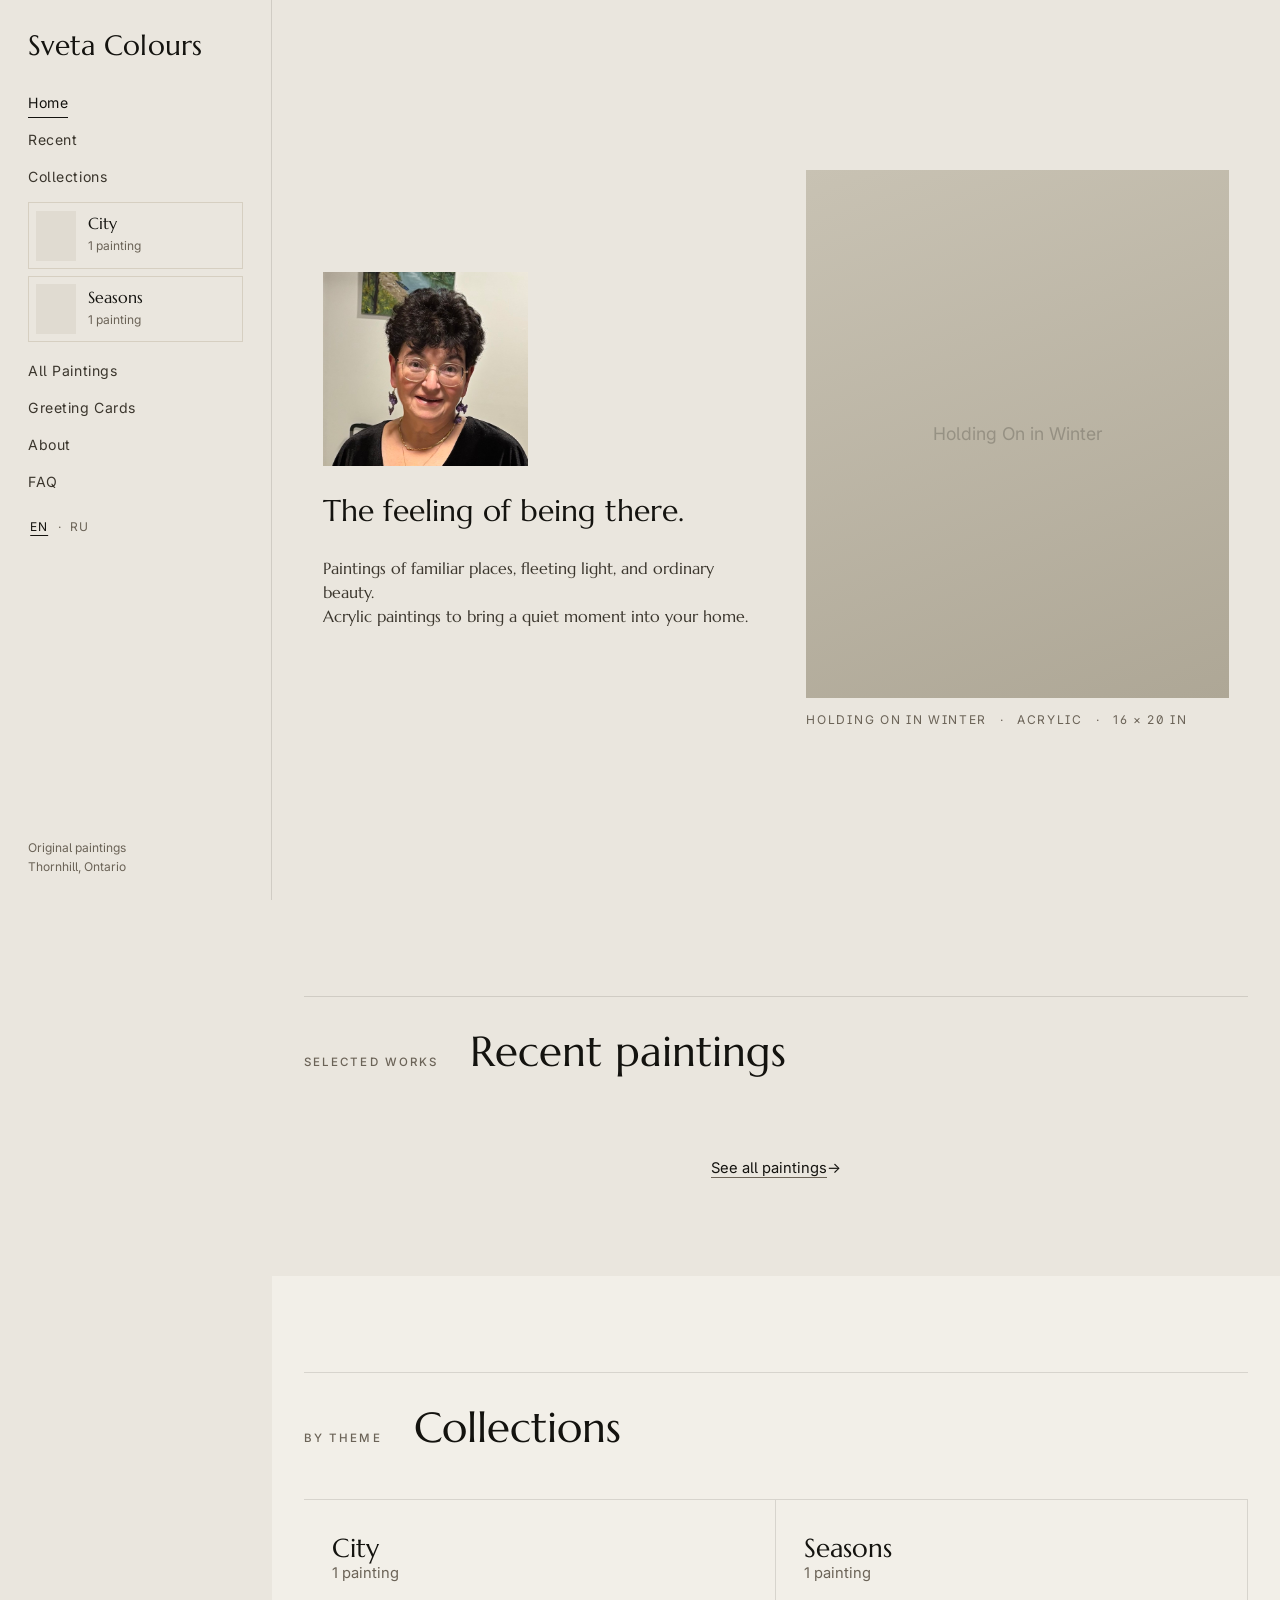
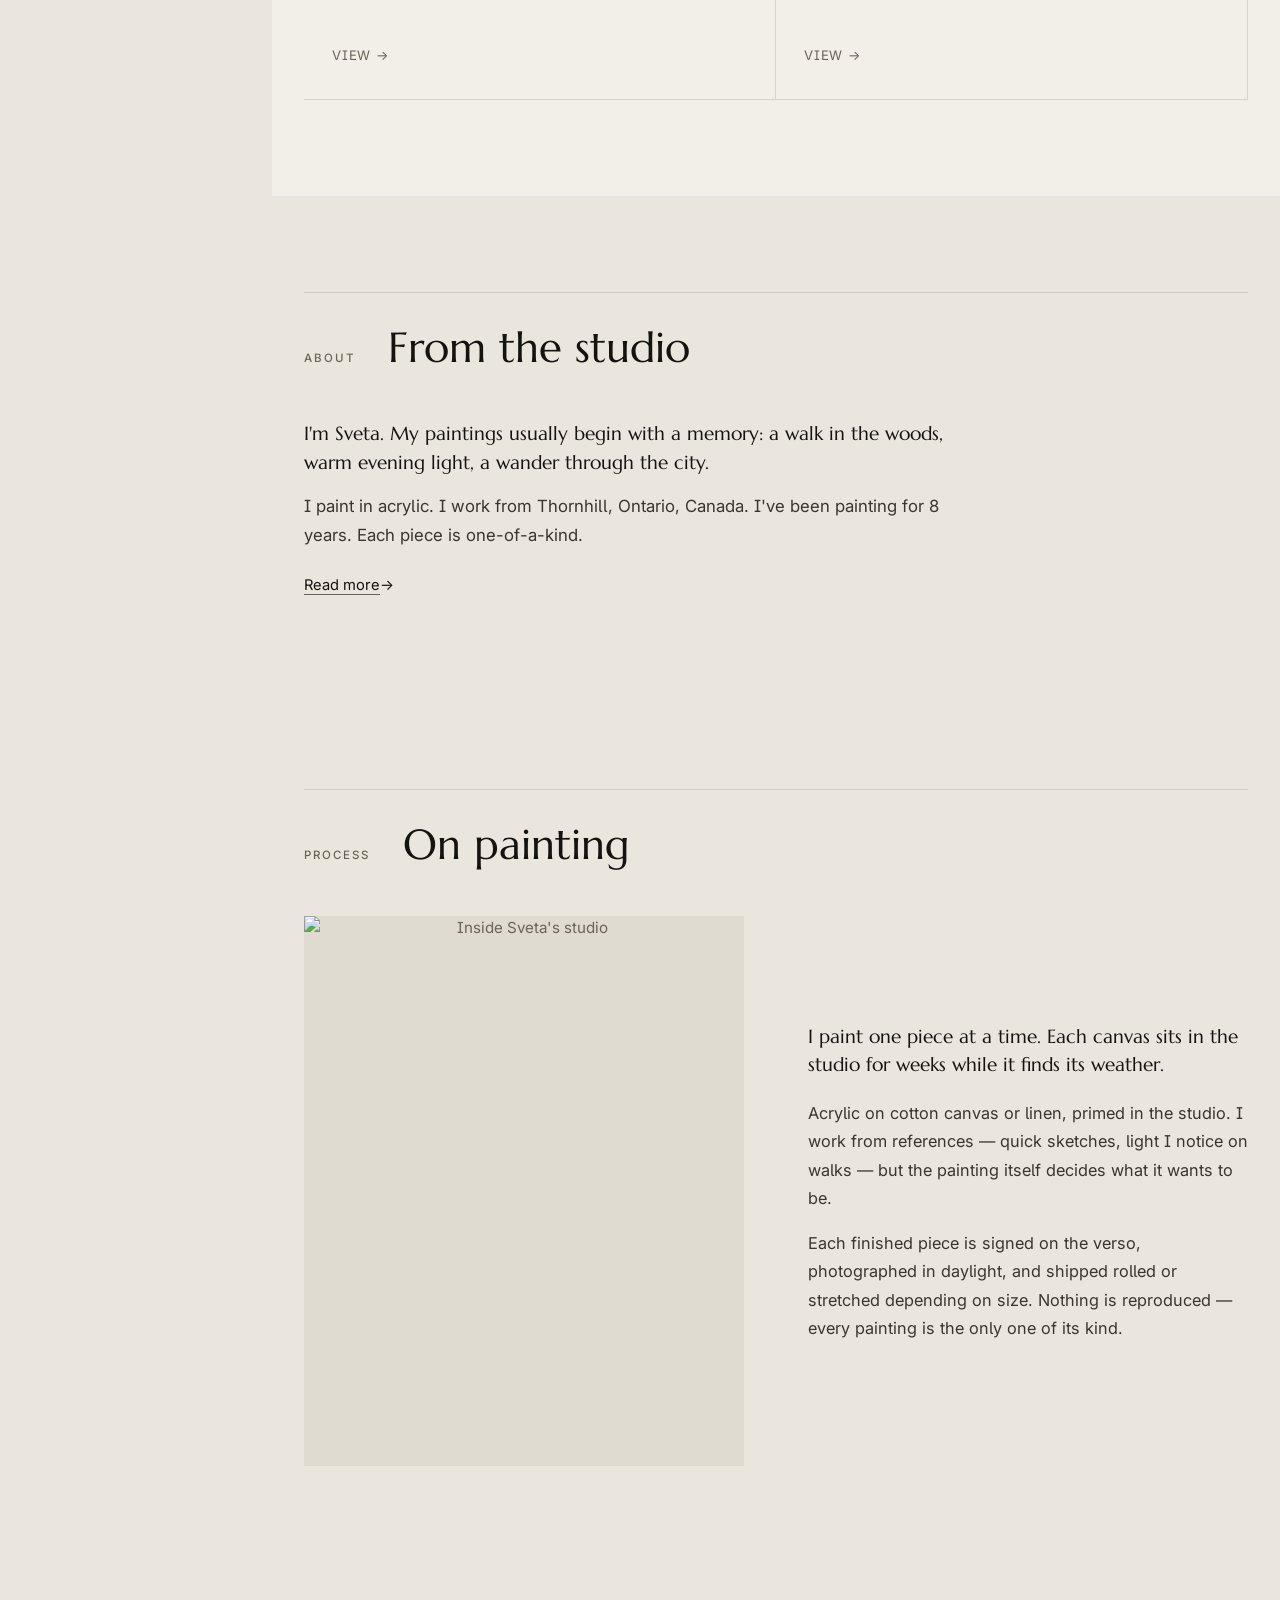
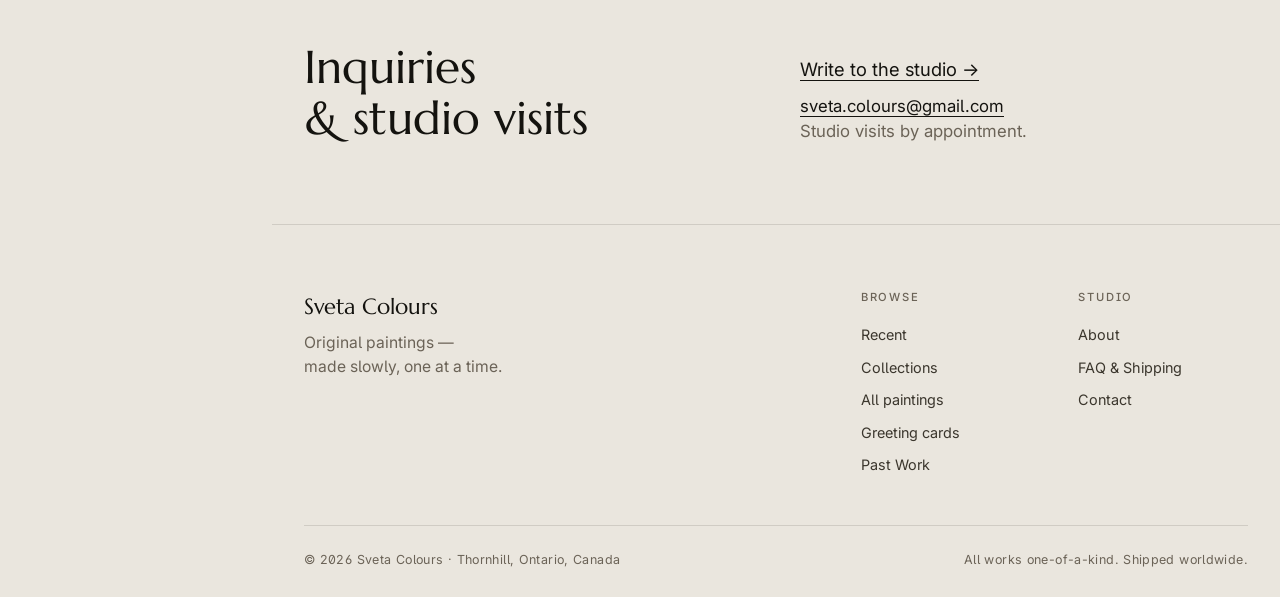
==== commit fc7ee9c9: "Greeting Cards page on both sites, after All Paintings in the nav Replaces the hidden Postcards page" ====
--- a/index.html
+++ b/index.html
@@ -2111,6 +2111,7 @@
       <li><a href="#collections" data-page="collections" onclick="event.preventDefault(); showPage('collections'); closeMenu();" data-i18n>Collections</a></li>
       <li class="nav-coll-li"><ul class="nav-colls" id="navCollections" aria-label="Collections" data-i18n-aria></ul></li>
       <li><a href="#paintings" data-page="paintings" onclick="event.preventDefault(); showPage('paintings'); closeMenu();" data-i18n>All Paintings</a></li>
+      <li><a href="#cards" data-page="cards" onclick="event.preventDefault(); showPage('cards'); closeMenu();" data-i18n>Greeting Cards</a></li>
       <li><a href="#about" data-page="about" onclick="event.preventDefault(); showPage('about'); closeMenu();" data-i18n>About</a></li>
       <li><a href="#faq" data-page="faq" onclick="event.preventDefault(); showPage('faq'); closeMenu();" data-i18n>FAQ</a></li>
     </ul>
@@ -2202,9 +2203,9 @@
   'Email address': 'Адрес эл. почты', 'Subscribe': 'Подписаться',
   // list pages
   'No paintings yet.': 'Картин пока нет.', 'Other works': 'Другие работы',
-  'The latest from the studio.': 'Последние работы из мастерской.', 'Postcards': 'Открытки',
-  'Small watercolor works &mdash; light, atmospheric, made by hand.': 'Небольшие акварели &mdash; лёгкие, воздушные, сделанные вручную.',
-  'Watercolor postcards drop seasonally. New batch this spring.': 'Акварельные открытки выходят раз в сезон. Новые будут весной.',
+  'The latest from the studio.': 'Последние работы из мастерской.',
+  'Greeting Cards': 'Открытки', 'Greeting cards': 'Открытки',
+  'Greeting cards are coming soon.': 'Открытки скоро появятся.',
   'Paintings grouped by mood, light, and atmosphere.': 'Картины, собранные по настроению, свету и атмосфере.',
   'All collections': 'Все коллекции', 'No collections defined yet.': 'Коллекций пока нет.',
   'No paintings in this collection yet.': 'В этой коллекции пока нет картин.',
@@ -2554,7 +2555,7 @@
       <div style="min-height:60vh;display:flex;align-items:center;justify-content:center;">
         <p style="color:var(--text-muted);font-family:var(--font-body);font-size:1.2rem;">Loading paintings&hellip;</p>
       </div>`;
-    const response = await fetch(SHEET_CSV_URL);
+    const response = await fetch(SHEET_CSV_URL, { cache: 'no-cache' });
     if (!response.ok) throw new Error('Could not fetch sheet');
     const text = await response.text();
     const rows = parseCSV(text);
@@ -2570,27 +2571,17 @@
   // Assign stable global catalog numbers (used in cards + hero + cursor).
   assignCatalogNumbers();
   injectPaintingsLD();
-  togglePostcardsNav();
   await textsReady;
   currentPage = pageFromHash(window.location.hash) || 'home';
   render();
   hydrateFromHash();
 }
 
-// Hide the "Postcards" nav entry while there's nothing to show under it.
-// We re-expose it the moment a watercolor lands in the Sheet — no extra
-// step needed when inventory grows.
-function togglePostcardsNav() {
-  const hasPostcards = PAINTINGS.some(p =>
-    p.medium === 'watercolor' ||
-    p.medium === 'watercolour' ||
-    (p.collections || []).map(c => c.toLowerCase()).includes('postcards')
-  );
-  document.querySelectorAll('a[data-page="postcards"], a[href="#postcards"]').forEach(a => {
-    const item = a.closest('li') || a;
-    item.hidden = !hasPostcards;
-  });
-}
+// Greeting cards are sheet rows tagged "Greeting cards" in `collection`
+// (older tag "Postcards" counts too). The tag is a page of its own, never a
+// collection button, and the page shows a note until the first card is in.
+const CARD_TAGS = ['greeting cards', 'postcards'];
+function isCard(p) { return (p.collections || []).some(c => CARD_TAGS.includes(c.toLowerCase())); }
 
 /* ========================================================
    HELPERS
@@ -2601,9 +2592,9 @@
 /* ROUTING — every page has a hash URL so reload, share and Back work.
    home → no hash · paintings → #paintings (legacy #works accepted)
    collections → #collections · collection:<Name> → #collections/<slug>
-   about/faq/postcards/past → #<page>. #painting/<slug> stays the modal's.
+   about/faq/cards/past → #<page> (legacy #postcards → cards). #painting/<slug> stays the modal's.
    Unknown hashes (#main skip link, etc.) are ignored, never routed home. */
-const SIMPLE_ROUTES = ['recent', 'paintings', 'collections', 'postcards', 'about', 'faq', 'past'];
+const SIMPLE_ROUTES = ['recent', 'paintings', 'collections', 'cards', 'about', 'faq', 'past'];
 
 /* Painting links use the sheet's permanent `slug` column (#painting/noise-and-silence),
    not the row number: row numbers shift when rows are inserted or reordered,
@@ -2645,6 +2636,7 @@
   const h = (hash || '').replace(/^#\/?/, '');
   if (h === '' || h === 'home') return 'home';
   if (h === 'works') return 'paintings';
+  if (h === 'postcards') return 'cards';
   if (SIMPLE_ROUTES.includes(h)) return h;
   const m = h.match(/^collections\/(.+)$/);
   if (m) {
@@ -3454,8 +3446,12 @@
 
 function getAllCollections() {
   const set = new Set();
-  PAINTINGS.forEach(p => (p.collections || []).forEach(c => set.add(c)));
-  return Array.from(set).sort();
+  PAINTINGS.forEach(p => (p.collections || []).forEach(c => { if (!CARD_TAGS.includes(c.toLowerCase())) set.add(c); }));
+  // SITE.collectionOrder (site.json) lists names in the order the nav and the
+  // Collections page show them; names it leaves out follow, A to Z.
+  const order = (SITE.collectionOrder || []).map(c => c.toLowerCase());
+  const rank = n => { const i = order.indexOf(n.toLowerCase()); return i < 0 ? order.length : i; };
+  return Array.from(set).sort((a, b) => rank(a) - rank(b) || a.localeCompare(b));
 }
 
 function renderHero() {
@@ -3789,24 +3785,18 @@
   `;
 }
 
-function renderPostcards() {
-  // Watercolor + alternate spelling + opt-in via 'postcards' collection.
-  const postcards = PAINTINGS.filter(p =>
-    p.medium === 'watercolor' ||
-    p.medium === 'watercolour' ||
-    (p.collections || []).map(c => c.toLowerCase()).includes('postcards')
-  );
-  const emptyMsg = `<p style="text-align:center;color:var(--text-muted);font-family:var(--font-body);font-size:1.05rem;padding:2rem;">${t('Watercolor postcards drop seasonally. New batch this spring.')}</p>`;
+function renderCards() {
+  const cards = PAINTINGS.filter(isCard);
+  const emptyMsg = `<p style="text-align:center;color:var(--text-muted);font-family:var(--font-body);font-size:1.05rem;padding:2rem;">${t('Greeting cards are coming soon.')}</p>`;
   return `
     <div class="collection-header">
       <a href="#home" class="back-link" onclick="event.preventDefault(); showPage('home');">${t('&larr; Back')}</a>
-      <h1>${t('Postcards')}</h1>
-      <p>${t('Small watercolor works &mdash; light, atmospheric, made by hand.')}</p>
+      <h1>${t('Greeting Cards')}</h1>
     </div>
     <section style="padding-top: 1rem;">
       <div class="section-inner">
-        ${postcards.length
-          ? `<div class="gallery-grid" data-masonry>${postcards.map(cardHTML).join('')}</div>`
+        ${cards.length
+          ? `<div class="gallery-grid" data-masonry>${cards.map(cardHTML).join('')}</div>`
           : emptyMsg}
       </div>
     </section>
@@ -4025,7 +4015,7 @@
   if (page === 'home')        return `${SUFFIX} — ${t('Original Paintings')}`;
   if (page === 'recent')      return `${t('Recent')} · ${SUFFIX}`;
   if (page === 'paintings')   return `${t('All Paintings')} · ${SUFFIX}`;
-  if (page === 'postcards')   return `${t('Postcards')} · ${SUFFIX}`;
+  if (page === 'cards')       return `${t('Greeting Cards')} · ${SUFFIX}`;
   if (page === 'collections') return `${t('Collections')} · ${SUFFIX}`;
   if (page === 'about')       return `${t('About')} · ${SUFFIX}`;
   if (page === 'faq')         return `${t('FAQ')} · ${SUFFIX}`;
@@ -4048,7 +4038,7 @@
   } else switch (currentPage) {
     case 'recent':      html = renderRecent(); break;
     case 'paintings':   html = renderPaintings(); break;
-    case 'postcards':   html = renderPostcards(); break;
+    case 'cards':       html = renderCards(); break;
     case 'collections': html = renderCollections(); break;
     case 'about':       html = renderAbout(); break;
     case 'faq':         html = renderFAQ(); break;
@@ -4080,7 +4070,7 @@
   else if (currentPage === 'recent') navKey = 'recent';
   else if (currentPage === 'paintings' || currentPage === 'past') navKey = 'paintings';
   else if (currentPage === 'collections' || currentPage.startsWith('collection:')) navKey = 'collections';
-  else if (currentPage === 'postcards') navKey = 'postcards';
+  else if (currentPage === 'cards') navKey = 'cards';
   else if (currentPage === 'about') navKey = 'about';
   else if (currentPage === 'faq') navKey = 'faq';
   if (navKey) {
@@ -4169,7 +4159,7 @@
             <li><a href="#recent" onclick="event.preventDefault(); showPage('recent');">${t('Recent')}</a></li>
             <li><a href="#collections" onclick="event.preventDefault(); showPage('collections');">${t('Collections')}</a></li>
             <li><a href="#paintings" onclick="event.preventDefault(); showPage('paintings');">${t('All paintings')}</a></li>
-            <li><a href="#postcards" onclick="event.preventDefault(); showPage('postcards');">${t('Postcards')}</a></li>
+            <li><a href="#cards" onclick="event.preventDefault(); showPage('cards');">${t('Greeting cards')}</a></li>
             <li><a href="#past" onclick="event.preventDefault(); showPage('past');">${t('Past Work')}</a></li>
           </ul>
         </div>
@@ -4309,7 +4299,7 @@
 initCustomCursor();
 initMobileCTA();
 if (SHEET_CSV_URL) loadFromSheet();
-else textsReady.then(() => { assignCatalogNumbers(); injectPaintingsLD(); togglePostcardsNav(); currentPage = pageFromHash(window.location.hash) || 'home'; render(); hydrateFromHash(); });
+else textsReady.then(() => { assignCatalogNumbers(); injectPaintingsLD(); currentPage = pageFromHash(window.location.hash) || 'home'; render(); hydrateFromHash(); });
 </script>
 
 <!--
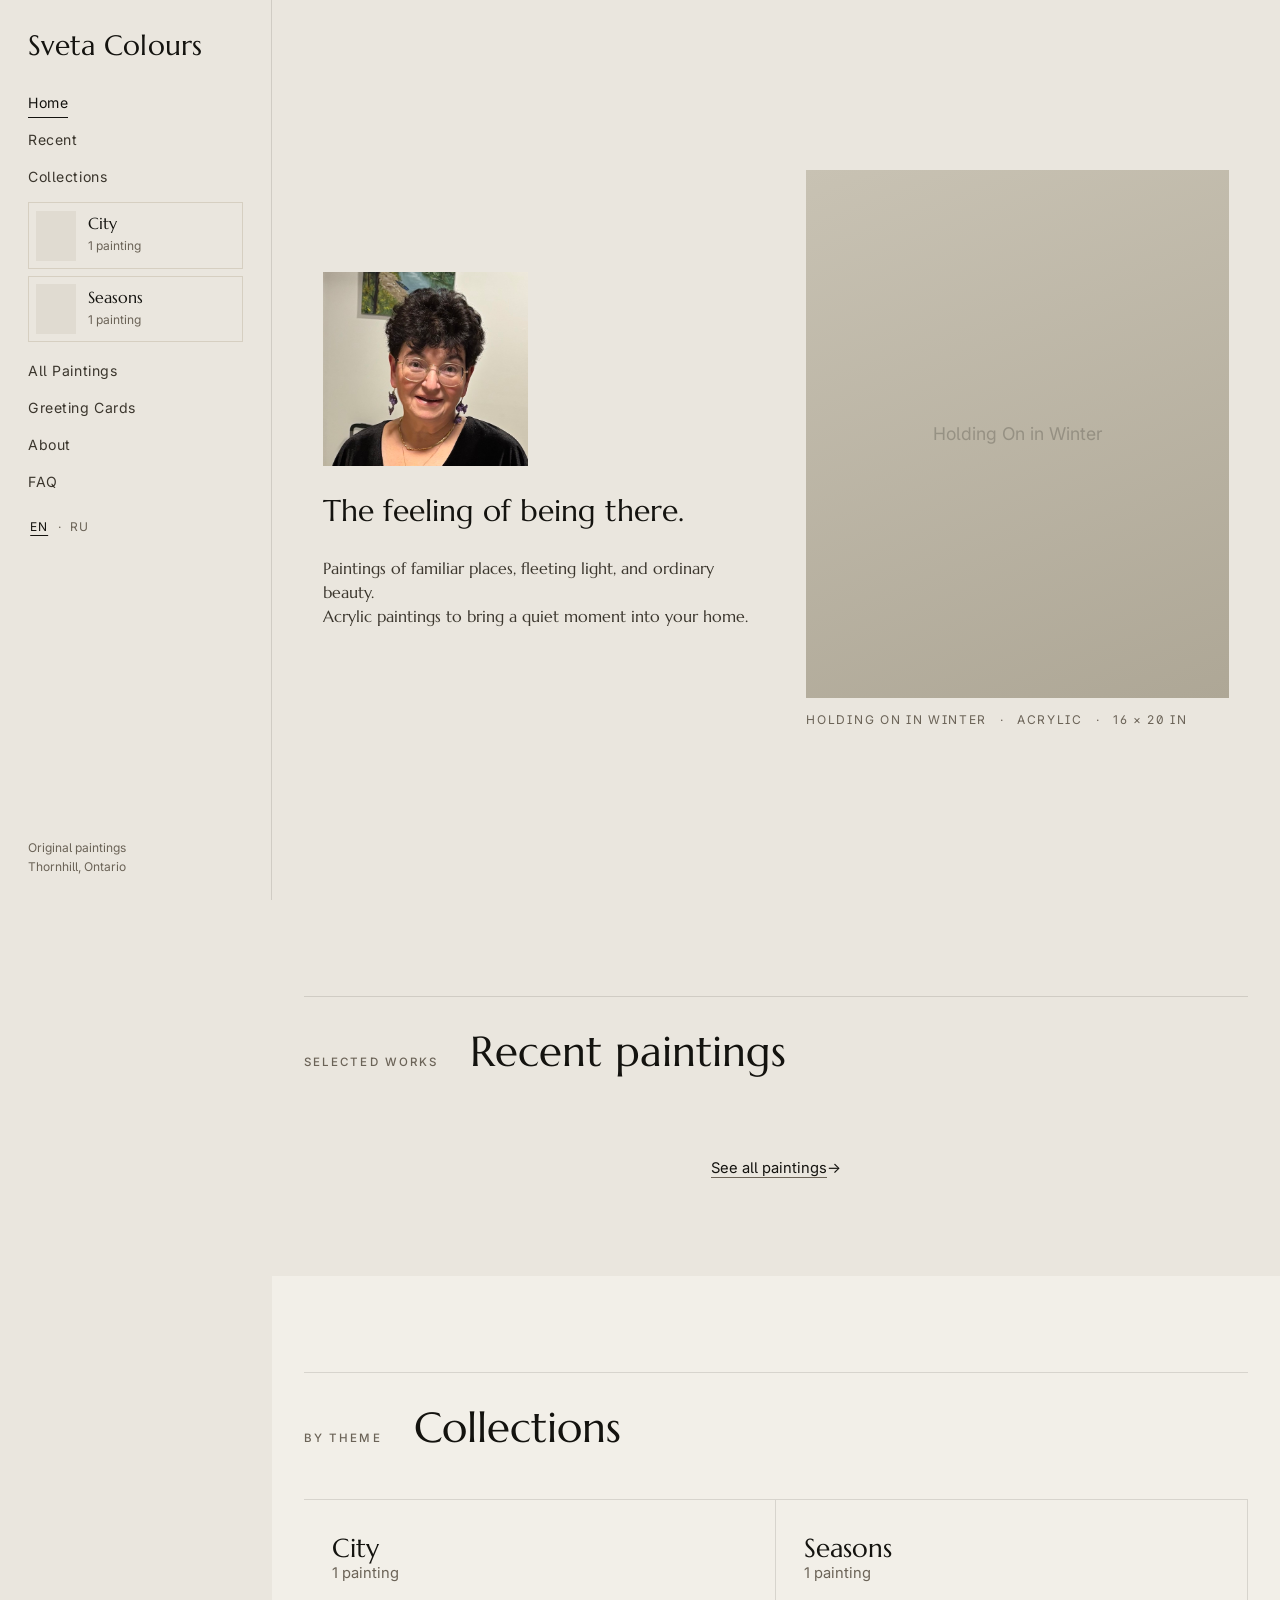
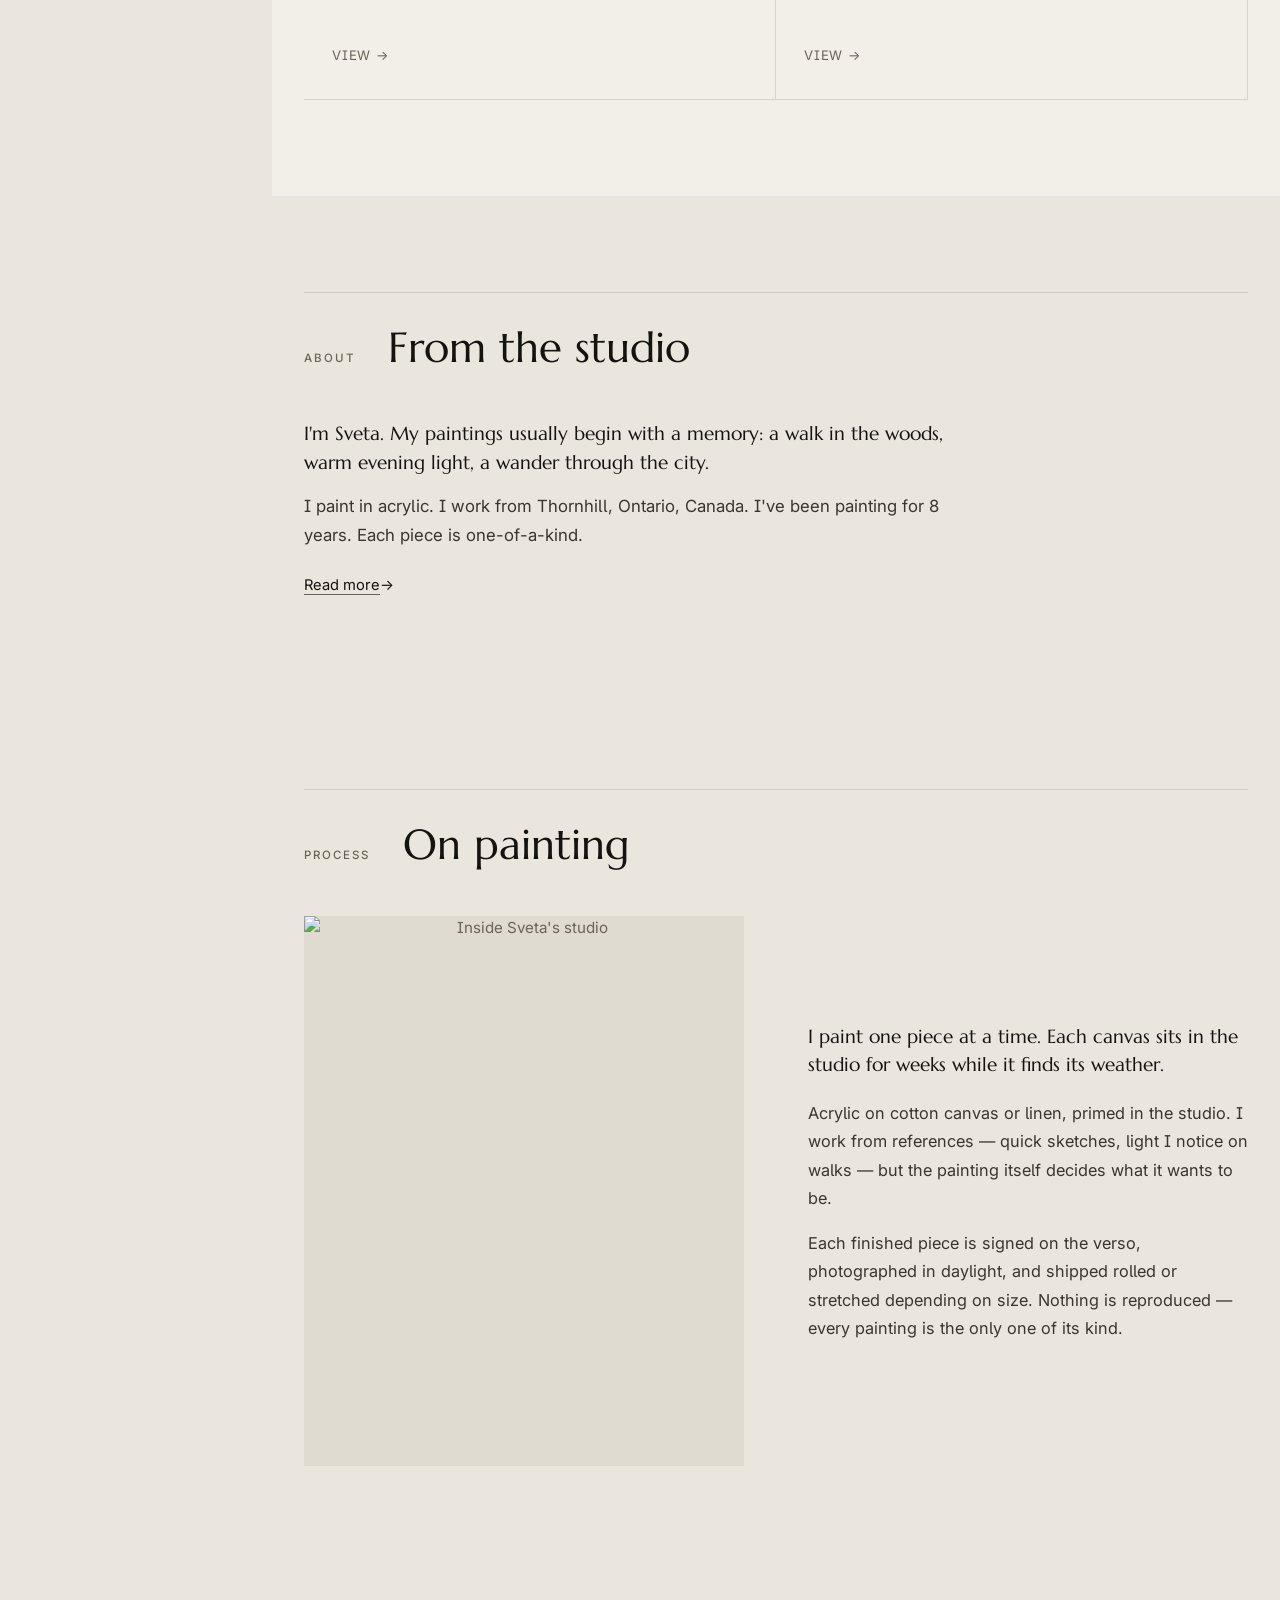
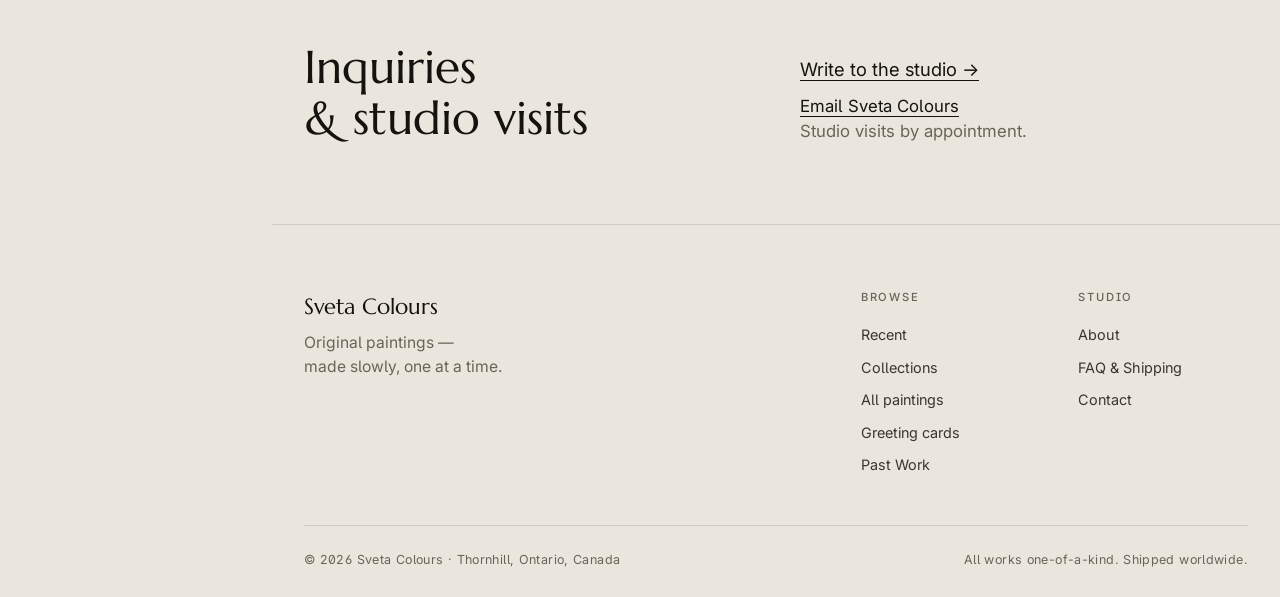
==== commit 731956bf: "site: hide the studio email from spam harvesters; show "Email <site name>" The Gmail address no long" ====
--- a/index.html
+++ b/index.html
@@ -126,7 +126,6 @@
   "shipping": {
     "fromCountry": "Canada"
   },
-  "contactEmail": "sveta.colours@gmail.com",
   "currency": "$",
   "currencyCode": "CAD",
   "formEndpoint": "https://script.google.com/macros/s/AKfycbwR1BEbGz6-hrPNqPA58dHhwz9IYgVO7UyKwoqh7YE6r8hxZHpM4MM7jpEkgNxgMZr_/exec",
@@ -270,7 +269,8 @@
     "Write to studio &rarr;": "Написать мне &rarr;",
     "Write to the studio": "Написать мне",
     "Write to the studio &rarr;": "Написать мне &rarr;"
-  }
+  },
+  "contactEmailB64": "c3ZldGEuY29sb3Vyc0BnbWFpbC5jb20="
 };
 </script>
 <!-- SITE:END -->
@@ -2190,7 +2190,7 @@
   // writing to the studio
   'Write to studio': 'Написать в студию', 'Write to studio &rarr;': 'Написать в студию &rarr;',
   'Write to the studio': 'Написать в студию', 'Write to the studio &rarr;': 'Написать в студию &rarr;',
-  'Copy': 'Скопировать', 'Copied': 'Скопировано', 'Leave empty': 'Оставьте пустым',
+  'Copy': 'Скопировать', 'Email {0}': 'Написать {0}', 'Copy email': 'Скопировать e-mail', 'Copied': 'Скопировано', 'Leave empty': 'Оставьте пустым',
   'Your name': 'Ваше имя', 'Email': 'Эл. почта', 'Message': 'Сообщение', 'Send': 'Отправить',
   'or write directly:': 'или напишите напрямую:', 'Sending…': 'Отправляем…',
   // home
@@ -2287,11 +2287,28 @@
    FALLBACK DATA (the artist's own fallback list is SITE.fallbackPaintings)
    ======================================================== */
 let PAINTINGS = SITE.fallbackPaintings;
+let CARDS = [];  // greeting cards: split out of PAINTINGS on load (isCard)
 
 /* ========================================================
    CONFIGURATION
    ======================================================== */
-const CONTACT_EMAIL = SITE.contactEmail;
+// The studio address is never shown and never sits in the page source as text
+// (spam harvesters read both). build_site.py stores it base64-encoded; links show
+// "Email <site name>" and build the mailto only when clicked.
+const CONTACT_EMAIL = SITE.contactEmail || (SITE.contactEmailB64 ? atob(SITE.contactEmailB64) : '');
+function mailUrl(subject) {
+  return 'mailto:' + CONTACT_EMAIL + (subject ? '?subject=' + encodeURIComponent(subject) : '');
+}
+function mailTo(e, subject) {
+  if (e) e.preventDefault();
+  window.location.href = mailUrl(subject);
+  return false;
+}
+// An <a> that shows the site name; data-subject is plain text, escaped for the attribute.
+function emailLink(subject, cls) {
+  const subj = subject ? String(subject).replace(/&/g, '&amp;').replace(/"/g, '&quot;') : '';
+  return `<a href="#contact" class="${cls || ''}" data-subject="${subj}" onclick="return mailTo(event, this.dataset.subject)">${t('Email {0}', SITE.name)}</a>`;
+}
 const CURRENCY = SITE.currency;
 // Prices in the sheet are Canadian dollars (playbook). Shown next to every
 // price so buyers don't guess CAD vs USD; JSON-LD uses it too.
@@ -2457,6 +2474,10 @@
   };
 
   const priceStr = get('price');
+  // Greeting cards are 5x7 in unless the row's `size` says otherwise.
+  const isCardRow = (get('collection') || '').split(',')
+    .some(c => CARD_TAGS.includes(c.replace(/:.*$/, '').trim().toLowerCase()));
+  const sizeCell = get('size') || (isCardRow ? CARD_DEFAULT_SIZE : '');
   // Sold determined ONLY by 'sold' column. Featured is a separate flag
   // (used for hero pickup / "recent" highlights), not for availability.
   const sold = yes(get('sold'));
@@ -2473,7 +2494,7 @@
   let widthIn = widthInStr ? parseFloat(widthInStr) : null;
   let heightIn = heightInStr ? parseFloat(heightInStr) : null;
   if ((!widthIn || isNaN(widthIn) || !heightIn || isNaN(heightIn))) {
-    const sizeStr = get('size');
+    const sizeStr = sizeCell;
     if (sizeStr) {
       const m = sizeStr.match(/(\d+(?:\.\d+)?)\s*[x×]\s*(\d+(?:\.\d+)?)/i);
       if (m) {
@@ -2521,7 +2542,7 @@
     mediumRu: get('mediumru'),
     price: priceStr ? parseFloat(priceStr.replace(/[^0-9.]/g, '')) : null,
     sold: sold,
-    size: get('size'),
+    size: sizeCell,
     image: driveImageURL(get('image')),
     description: (RU && get('descriptionru')) || get('description'),
     collections: collections,
@@ -2568,6 +2589,10 @@
   } catch (err) {
     console.warn('Could not load from Google Sheet:', err.message);
   }
+  // Greeting cards live on their own page only: out of All Paintings, Recent,
+  // the hero, collection counts and the sold count.
+  CARDS = PAINTINGS.filter(isCard);
+  PAINTINGS = PAINTINGS.filter(p => !isCard(p));
   // Assign stable global catalog numbers (used in cards + hero + cursor).
   assignCatalogNumbers();
   injectPaintingsLD();
@@ -2581,6 +2606,7 @@
 // (older tag "Postcards" counts too). The tag is a page of its own, never a
 // collection button, and the page shows a note until the first card is in.
 const CARD_TAGS = ['greeting cards', 'postcards'];
+const CARD_DEFAULT_SIZE = '5x7 in';
 function isCard(p) { return (p.collections || []).some(c => CARD_TAGS.includes(c.toLowerCase())); }
 
 /* ========================================================
@@ -2611,7 +2637,7 @@
   if (!m) return null;
   let key = m[1];
   try { key = decodeURIComponent(key); } catch (e) { /* keep raw */ }
-  return PAINTINGS.find(x => paintingSlug(x) === key.toLowerCase()) || null;
+  return PAINTINGS.concat(CARDS).find(x => paintingSlug(x) === key.toLowerCase()) || null;
 }
 
 function slugify(name) {
@@ -2923,7 +2949,7 @@
 
 function openModal(id, opts) {
   opts = opts || {};
-  const p = PAINTINGS.find(x => x.id === id);
+  const p = PAINTINGS.concat(CARDS).find(x => x.id === id);
   if (!p) return;
   lastFocusedElement = document.activeElement;
 
@@ -2992,7 +3018,9 @@
 
   const collectionsHTML = (p.collections || []).length
     ? `<div class="modal-collections">${(p.collections || []).map(c =>
-        `<button class="chip" type="button" onclick="closeModal(true);showPage('collection:${encodeURIComponent(c)}', { replace: true })">${collLabel(c)}</button>`
+        CARD_TAGS.includes(c.toLowerCase())
+          ? `<button class="chip" type="button" onclick="closeModal(true);showPage('cards', { replace: true })">${t('Greeting cards')}</button>`
+          : `<button class="chip" type="button" onclick="closeModal(true);showPage('collection:${encodeURIComponent(c)}', { replace: true })">${collLabel(c)}</button>`
       ).join('')}</div>`
     : '';
 
@@ -3045,11 +3073,11 @@
 function inquiryHTML(p, subjectText) {
   const subject = encodeURIComponent(subjectText);
   const copyRow = `<div class="inquiry-email">
-      <a href="mailto:${CONTACT_EMAIL}?subject=${subject}">${CONTACT_EMAIL}</a>
-      <button type="button" class="inquiry-copy" onclick="copyStudioEmail(this)">${t('Copy')}</button>
+      ${emailLink(subjectText)}
+      <button type="button" class="inquiry-copy" onclick="copyStudioEmail(this)">${t('Copy email')}</button>
     </div>`;
   if (!FORM_ENDPOINT) {
-    return `<a href="mailto:${CONTACT_EMAIL}?subject=${subject}" class="cta-link">${t('Write to studio &rarr;')}</a>${copyRow}`;
+    return `<a href="#contact" class="cta-link" data-subject="${subjectText.replace(/"/g, '&quot;')}" onclick="return mailTo(event, this.dataset.subject)">${t('Write to studio &rarr;')}</a>${copyRow}`;
   }
   const safeSubject = subjectText.replace(/"/g, '&quot;');
   const intent = /^Commission/.test(subjectText) ? 'commission' : 'question';
@@ -3109,8 +3137,8 @@
   } catch (err) {
     btn.disabled = false;
     status.textContent = RU
-      ? `Сейчас не получилось отправить. Напишите, пожалуйста, напрямую: ${CONTACT_EMAIL}.`
-      : `Couldn't send just now. Please write to ${CONTACT_EMAIL} directly.`;
+      ? `Сейчас не получилось отправить. Напишите, пожалуйста, напрямую: ${emailLink()}.`
+      : `Couldn't send just now. Please write directly: ${emailLink()}.`;
   }
   return false;
 }
@@ -3120,7 +3148,7 @@
    FORM_ENDPOINT it returns true, so the link's mailto still works. */
 let contactReturnFocus = null;
 function openContact(e) {
-  if (!FORM_ENDPOINT) return true;
+  if (!FORM_ENDPOINT) return mailTo(e, e && e.currentTarget && e.currentTarget.dataset ? e.currentTarget.dataset.subject : '');
   if (e) e.preventDefault();
   contactReturnFocus = document.activeElement;
   document.getElementById('contactBody').innerHTML = `
@@ -3138,8 +3166,8 @@
     </form>
     <div class="inquiry-alt">${t('or write directly:')}</div>
     <div class="inquiry-email">
-      <a href="mailto:${CONTACT_EMAIL}">${CONTACT_EMAIL}</a>
-      <button type="button" class="inquiry-copy" onclick="copyStudioEmail(this)">${t('Copy')}</button>
+      ${emailLink()}
+      <button type="button" class="inquiry-copy" onclick="copyStudioEmail(this)">${t('Copy email')}</button>
     </div>`;
   const form = document.querySelector('#contactBody form');
   form.dataset.openedAt = String(Date.now());
@@ -3162,17 +3190,18 @@
 document.getElementById('contactModal').addEventListener('click', function(e) { if (e.target === this) closeContact(); });
 
 function copyStudioEmail(btn) {
-  const done = () => { btn.textContent = t('Copied'); setTimeout(() => { btn.textContent = t('Copy'); }, 1800); };
+  const done = () => { btn.textContent = t('Copied'); setTimeout(() => { btn.textContent = t('Copy email'); }, 1800); };
   try {
     if (navigator.clipboard && navigator.clipboard.writeText) {
       navigator.clipboard.writeText(CONTACT_EMAIL).then(done, () => {});
       return;
     }
   } catch (e) { /* fall through */ }
-  const t = document.createElement('textarea');
-  t.value = CONTACT_EMAIL; document.body.appendChild(t); t.select();
+  // Not named t: that would shadow the t() translation helper used by done().
+  const ta = document.createElement('textarea');
+  ta.value = CONTACT_EMAIL; document.body.appendChild(ta); ta.select();
   try { document.execCommand('copy'); done(); } catch (e) { /* ignore */ }
-  t.remove();
+  ta.remove();
 }
 
 function applyAccentTint(p) {
@@ -3688,7 +3717,7 @@
         <h2>${SITE.strings.contactHeading}</h2>
         <div class="contact-meta">
           ${FORM_ENDPOINT ? '<button type="button" class="contact-write" onclick="openContact(event)">' + t('Write to the studio &rarr;') + '</button>' : ''}
-          <a href="mailto:${CONTACT_EMAIL}">${CONTACT_EMAIL}</a><br>
+          ${emailLink()}<br>
           ${SITE.strings.contactNote}
         </div>
       </div>
@@ -3786,7 +3815,7 @@
 }
 
 function renderCards() {
-  const cards = PAINTINGS.filter(isCard);
+  const cards = CARDS;
   const emptyMsg = `<p style="text-align:center;color:var(--text-muted);font-family:var(--font-body);font-size:1.05rem;padding:2rem;">${t('Greeting cards are coming soon.')}</p>`;
   return `
     <div class="collection-header">
@@ -4168,7 +4197,7 @@
           <ul>
             <li><a href="#about" onclick="event.preventDefault(); showPage('about');">${t('About')}</a></li>
             <li><a href="#faq" onclick="event.preventDefault(); showPage('faq');">${t('FAQ &amp; Shipping')}</a></li>
-            <li><a href="mailto:${CONTACT_EMAIL}" onclick="return openContact(event)">${t('Contact')}</a></li>
+            <li><a href="#contact" onclick="return openContact(event)">${t('Contact')}</a></li>
             ${instagramLink}
           </ul>
         </div>
@@ -4234,36 +4263,36 @@
   // covering the very text the buyer wanted to read) until the entire card
   // was exited.
   const cardImages = document.querySelectorAll('.painting-card .card-image-inner');
-  cardImages.forEach(t => {
-    if (t._cursorWired) return;
-    t._cursorWired = true;
-    t.addEventListener('mouseenter', () => {
+  cardImages.forEach(el => {
+    if (el._cursorWired) return;
+    el._cursorWired = true;
+    el.addEventListener('mouseenter', () => {
       let label = t('View →');
-      const card = t.closest('.painting-card');
+      const card = el.closest('.painting-card');
       if (card) {
         const id = parseInt(card.getAttribute('data-card-id'), 10);
-        const painting = !isNaN(id) ? PAINTINGS.find(p => p.id === id) : null;
+        const painting = !isNaN(id) ? PAINTINGS.concat(CARDS).find(p => p.id === id) : null;
         const title = resolveTitle(painting);
         if (title) label = `${title} →`;
       }
       cursorEl.textContent = label;
       showCursor();
     });
-    t.addEventListener('mouseleave', hideCursor);
+    el.addEventListener('mouseleave', hideCursor);
   });
 
   // Hero image gets the same treatment — cursor over the painting only.
-  document.querySelectorAll('.hero-image-wrap').forEach(t => {
-    if (t._cursorWired) return;
-    t._cursorWired = true;
-    t.addEventListener('mouseenter', () => {
+  document.querySelectorAll('.hero-image-wrap').forEach(el => {
+    if (el._cursorWired) return;
+    el._cursorWired = true;
+    el.addEventListener('mouseenter', () => {
       let label = t('View →');
       const title = resolveTitle(getHeroPiece());
       if (title) label = `${title} →`;
       cursorEl.textContent = label;
       showCursor();
     });
-    t.addEventListener('mouseleave', hideCursor);
+    el.addEventListener('mouseleave', hideCursor);
   });
 }
 
@@ -4274,8 +4303,10 @@
 function initMobileCTA() {
   const cta = document.getElementById('mobileCTA');
   if (!cta) return;
-  // mailto stays as the href (long-press, no JS); a tap opens the form.
-  cta.setAttribute('href', `mailto:${CONTACT_EMAIL}?subject=${encodeURIComponent(SITE.strings.mailSubject)}`);
+  // A tap opens the form (or the mail app when there is no form); the address
+  // itself is never put in the href.
+  cta.setAttribute('href', '#contact');
+  cta.dataset.subject = SITE.strings.mailSubject;
   cta.addEventListener('click', openContact);
   let ticking = false;
   const onScroll = () => {
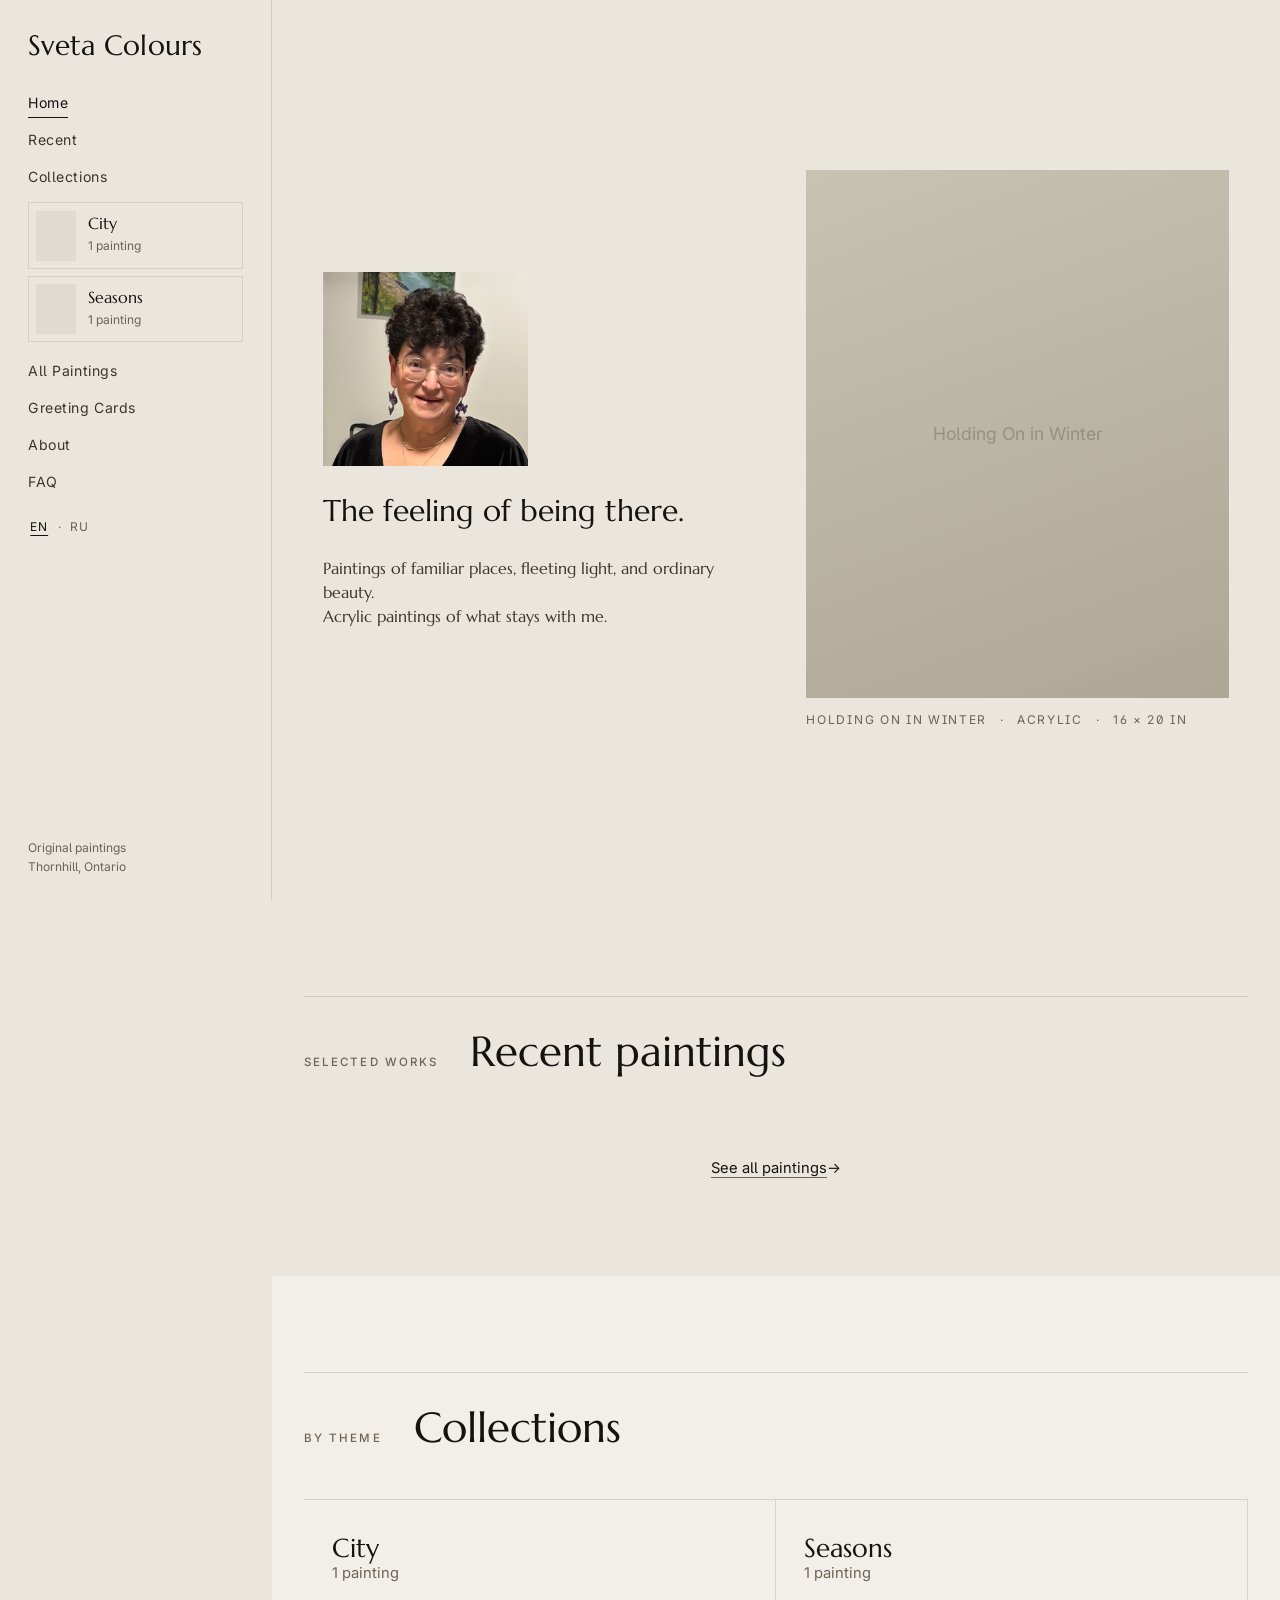
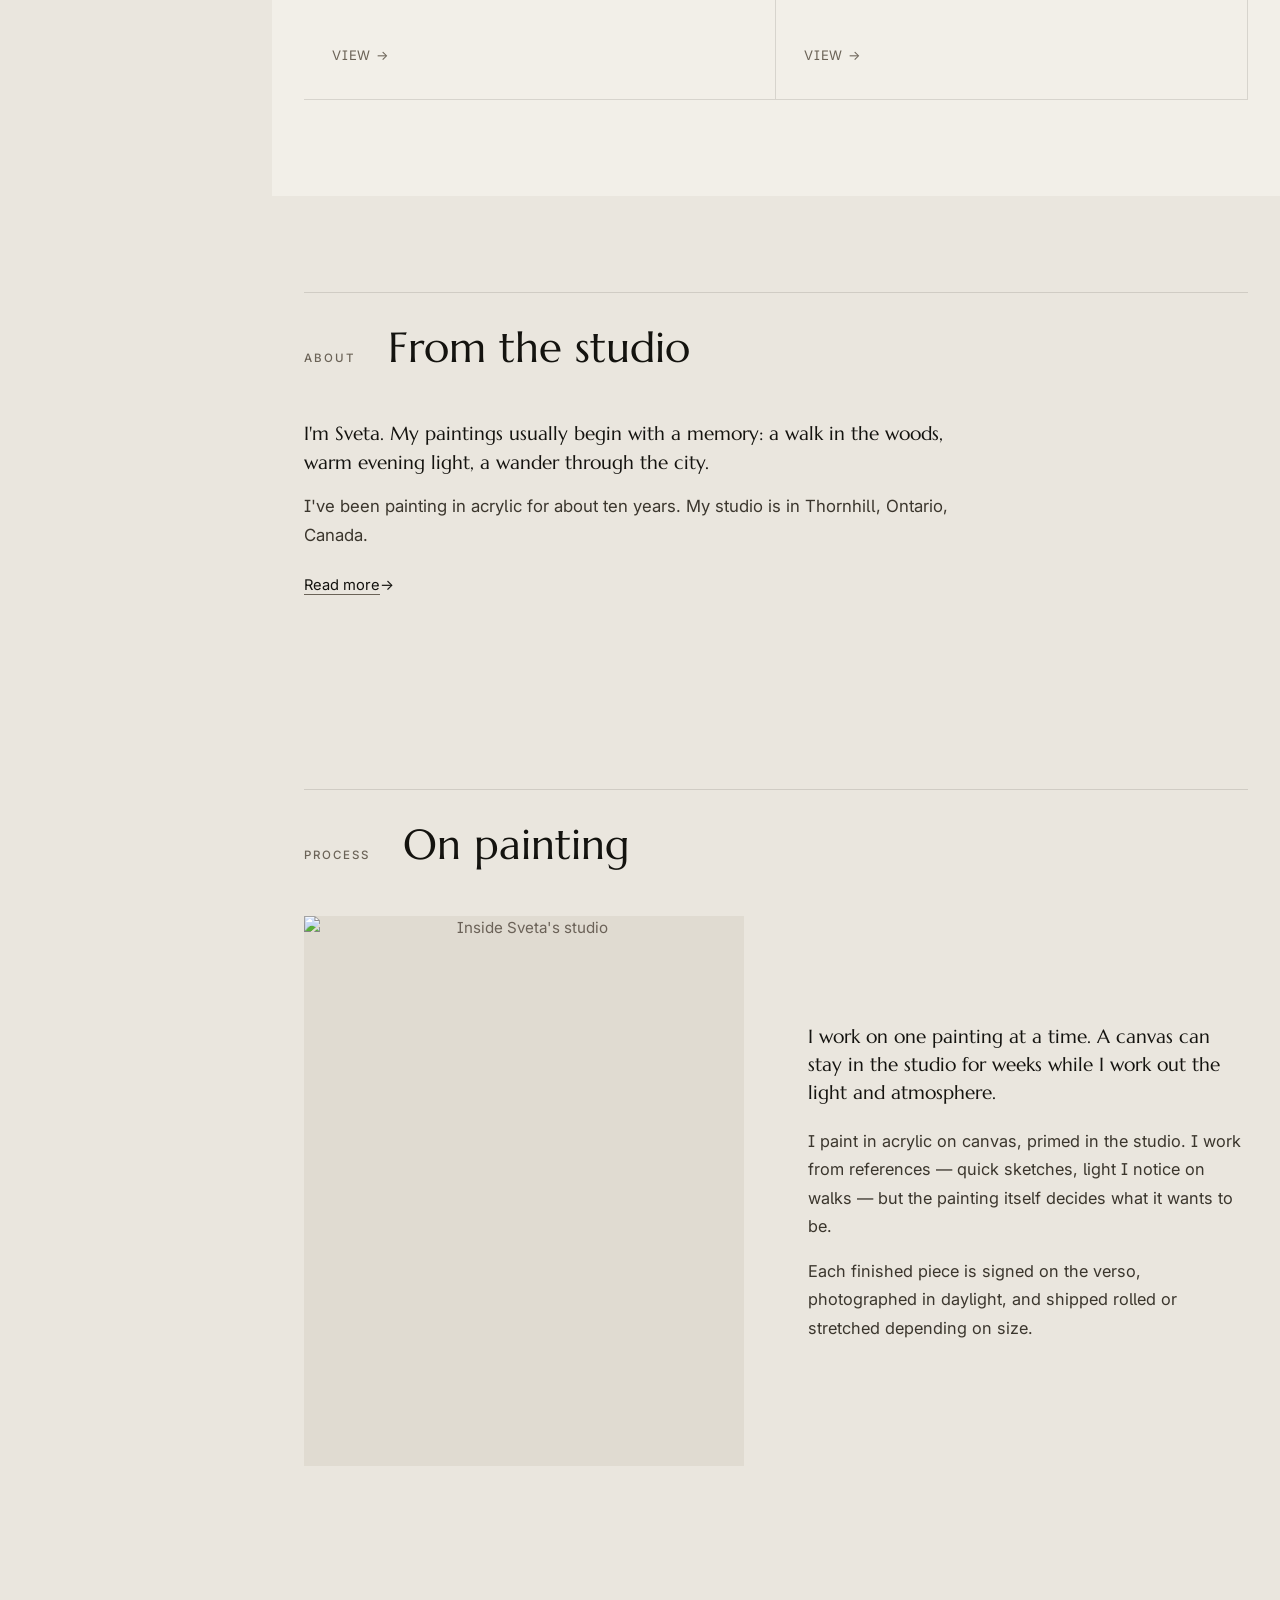
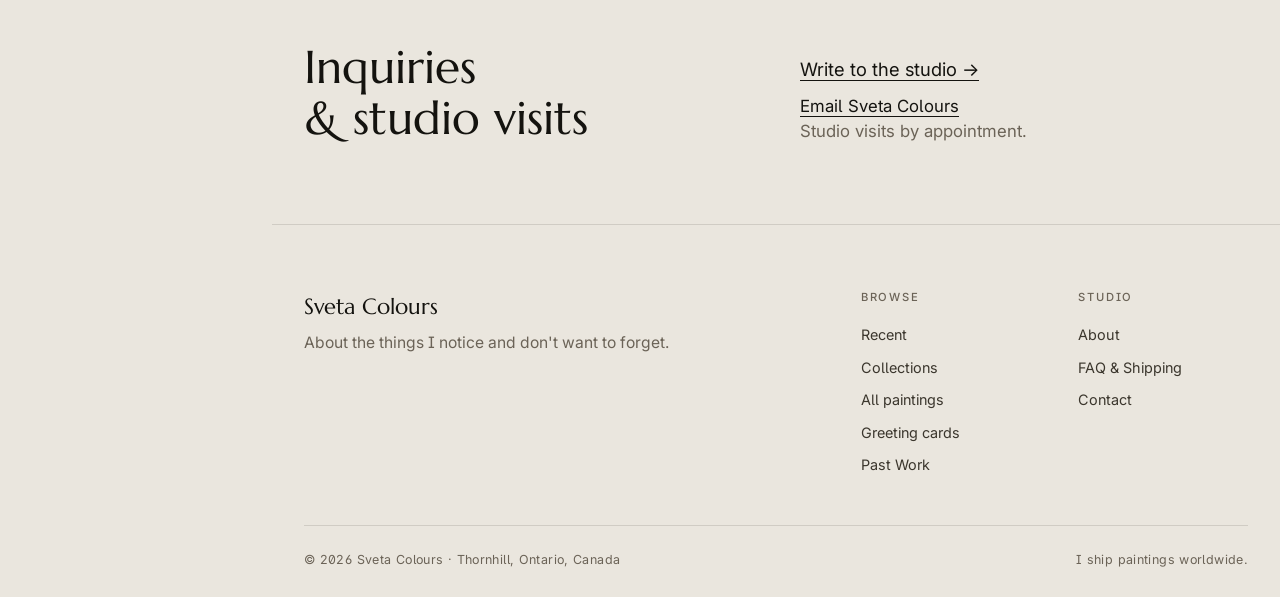
==== commit c86b3a07: "site: publish approved English homepage and footer copy Apply five approved home-document revisions " ====
--- a/index.html
+++ b/index.html
@@ -112,7 +112,7 @@
     "name": "Sveta",
     "location": "Thornhill, Ontario, Canada",
     "locationRu": "Торнхилл, Онтарио, Канада",
-    "yearsPracticing": 8,
+    "yearsPracticing": 10,
     "schooling": "self-taught",
     "influences": null,
     "exhibitions": [],
@@ -161,12 +161,12 @@
     "studioAlt": "Inside Sveta's studio",
     "chapterLarge": "Large works &mdash; 16 &times; 20 in",
     "chapterSmall": "Small works &mdash; 11 &times; 14 in",
-    "worksIntro": "Every painting one-of-a-kind. Available works and pieces already in private collections &mdash; commission requests welcome.",
-    "footerTagline": "Original paintings &mdash;<br>made slowly, one at a time.",
+    "worksIntro": "Available works and pieces already in private collections &mdash; commission requests welcome.",
+    "footerTagline": "About the things I notice and don't want to forget.",
     "mailSubject": "Hello from sveta-colours.com",
     "contactHeading": "<span class=\"italic\">Inquiries<\/span><br>&amp; studio visits",
     "contactNote": "Studio visits by appointment.",
-    "footerBottom": "All works one-of-a-kind. Shipped worldwide."
+    "footerBottom": "I ship paintings worldwide."
   },
   "languages": [
     "en",
